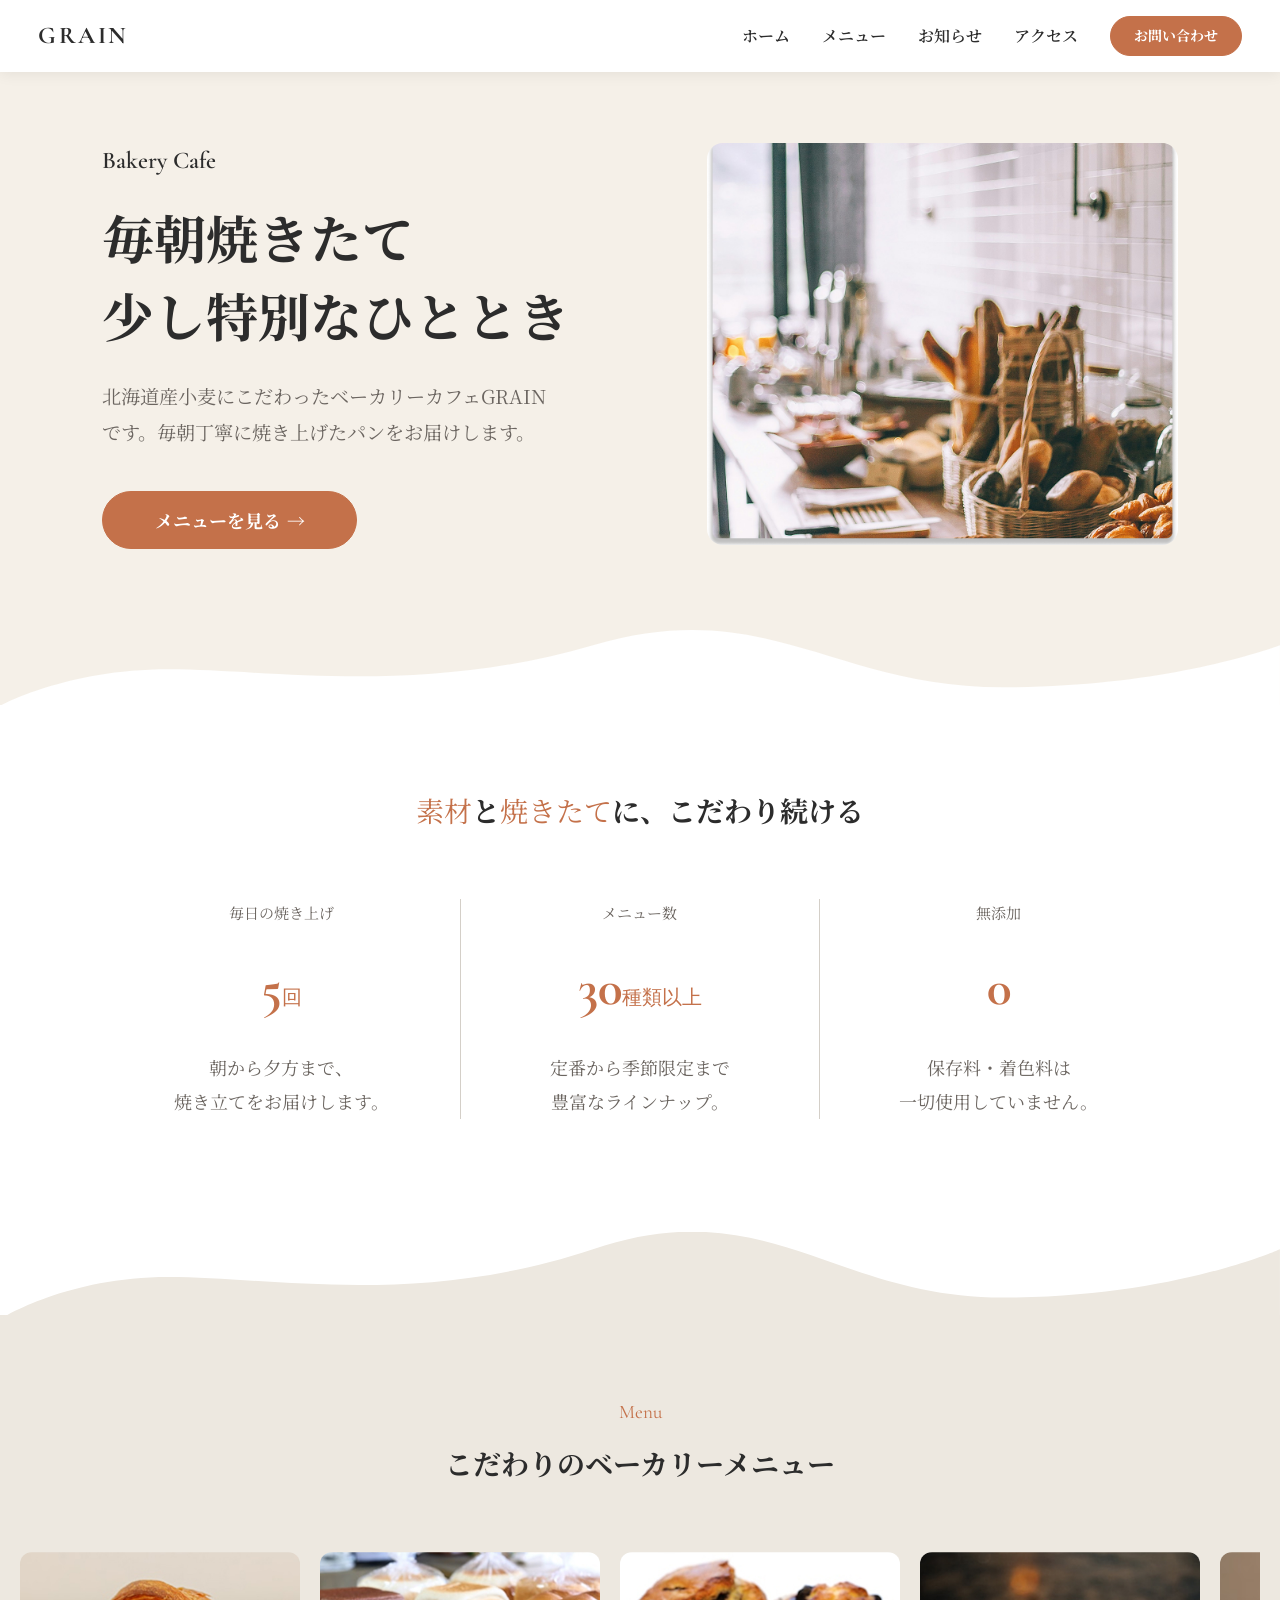
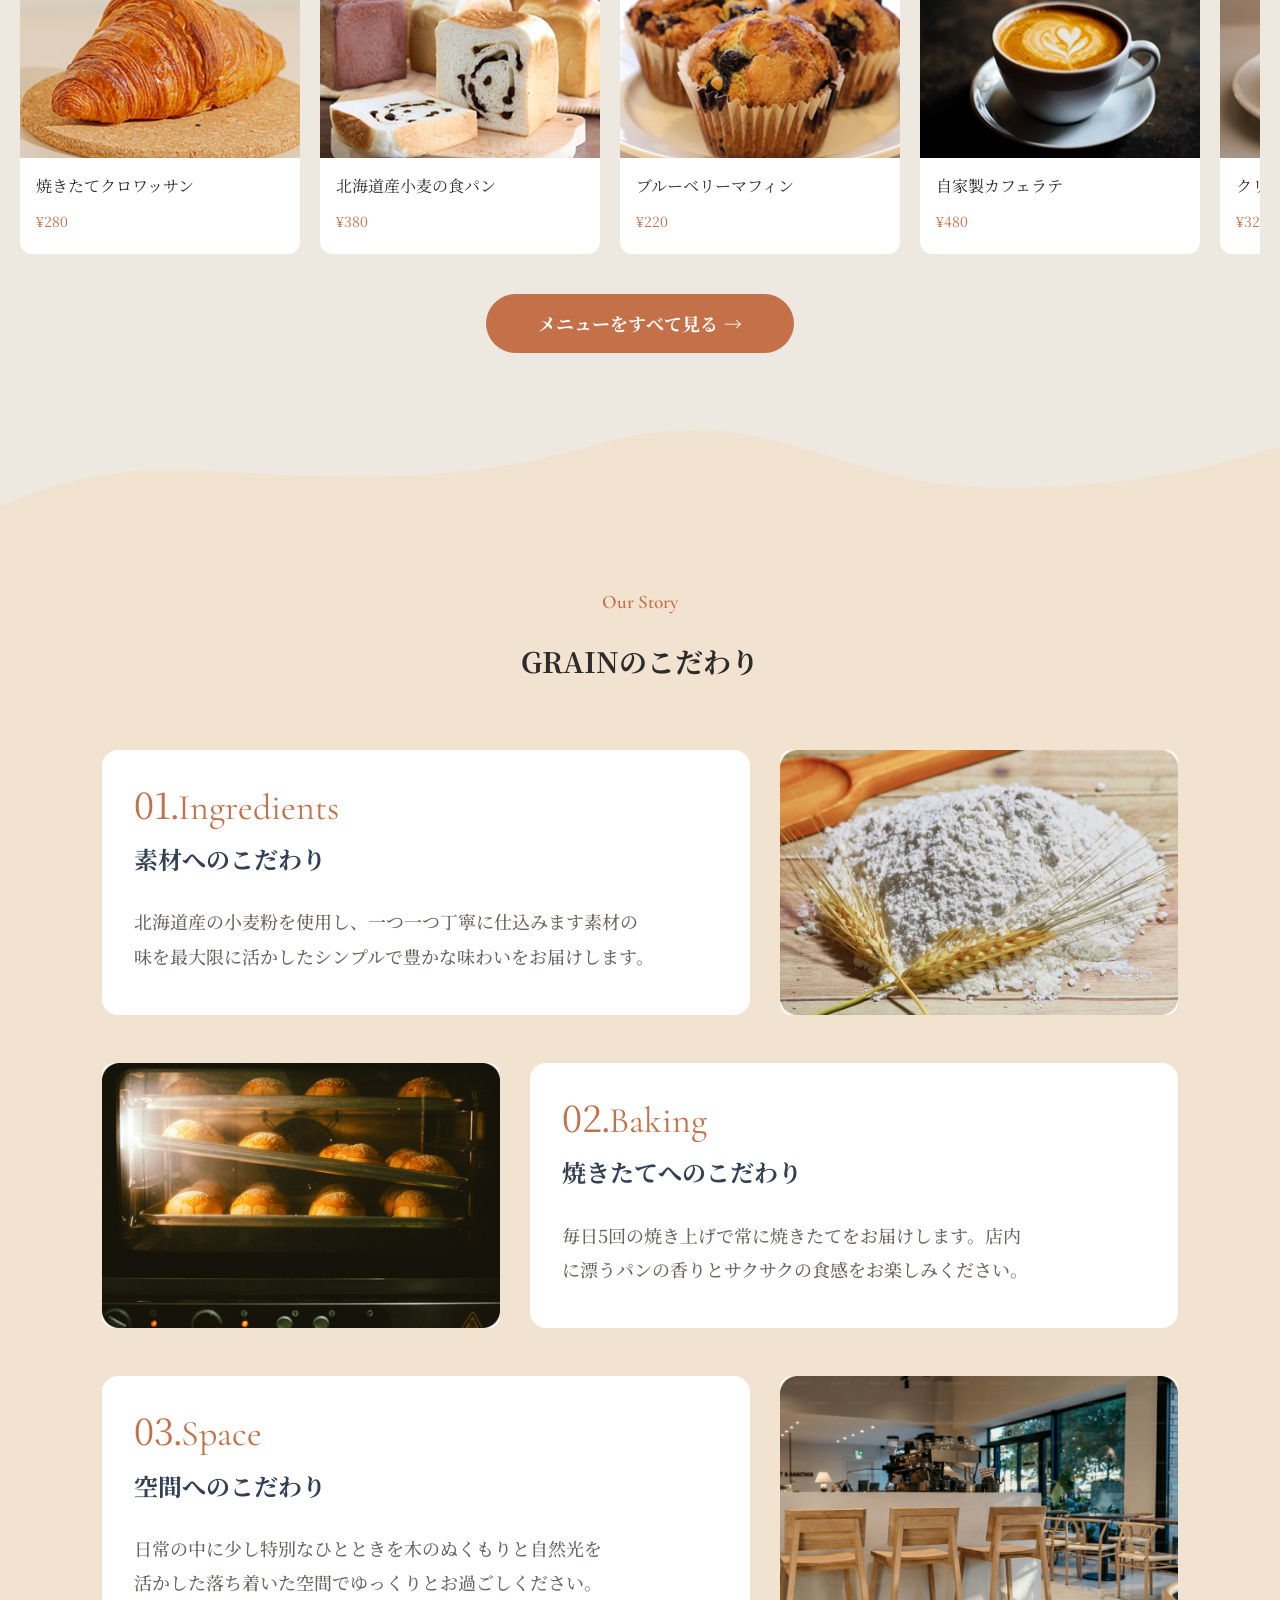
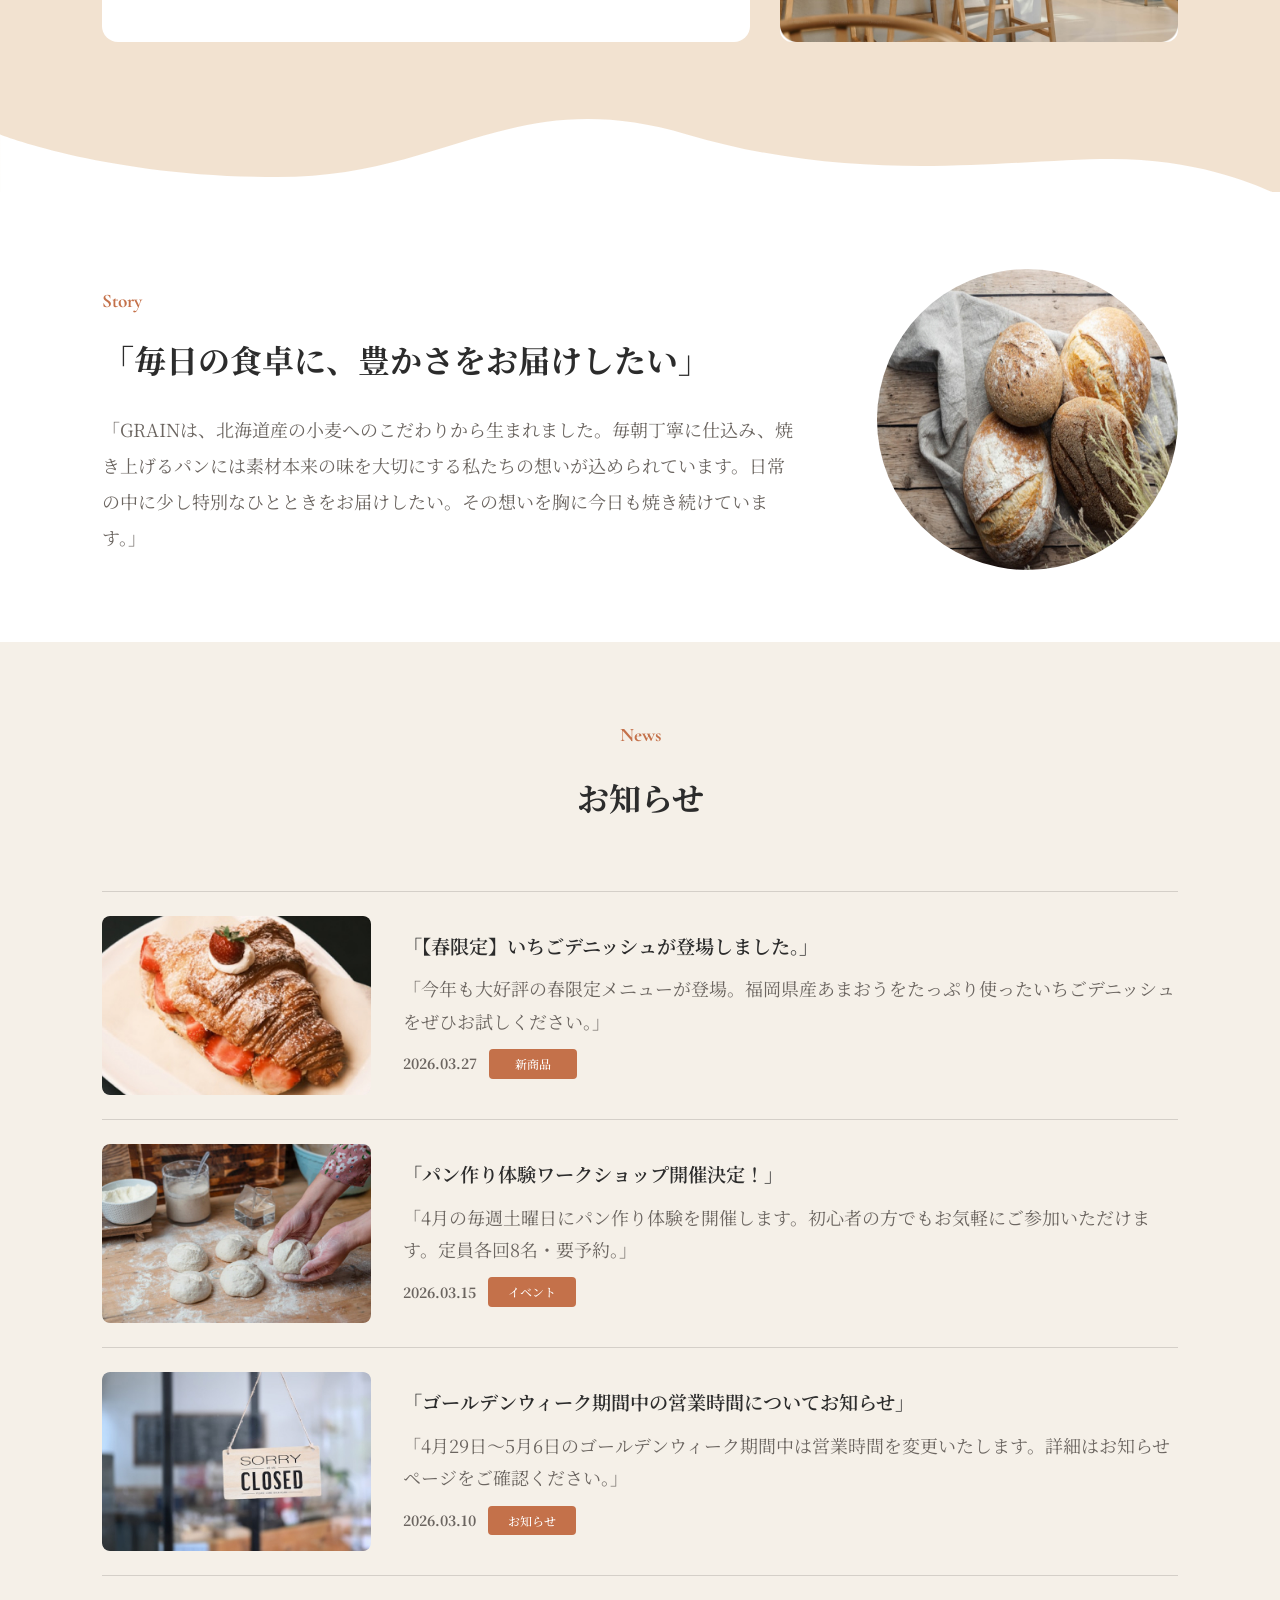
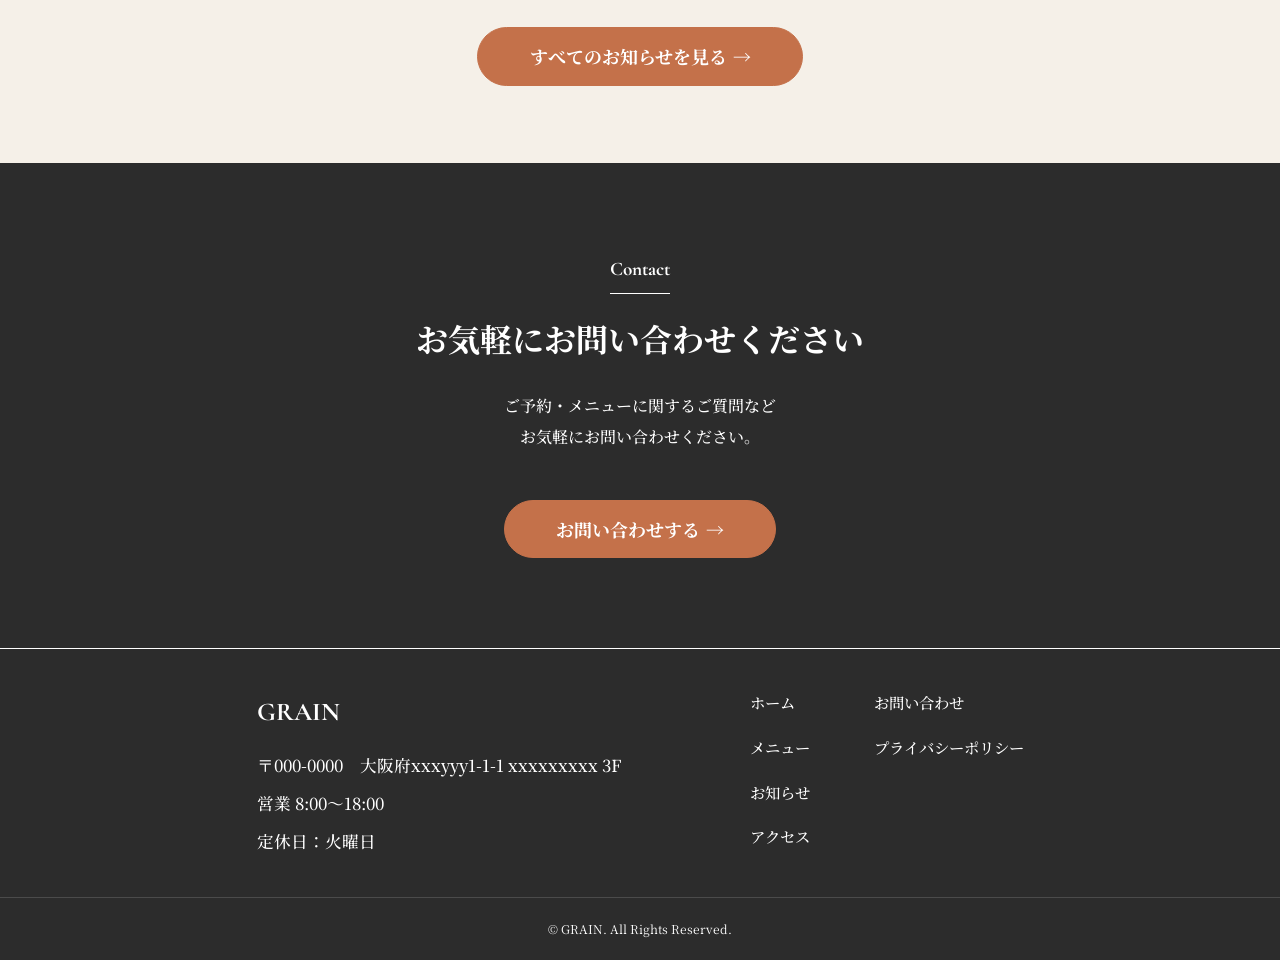
==== index.html @ 8650ebb6 "feat: SEO・パフォーマンス改善 - titleタグを「GRAIN | 北海道産小麦のベーカリーカフェ」に変更 - ファーストビュー以外の画像にloading=lazyを追加" ====
<!doctype html>
<html lang="ja">
  <head>
    <meta charset="UTF-8" />
    <meta name="viewport" content="width=device-width, initial-scale=1.0" />
    <link rel="preconnect" href="https://fonts.googleapis.com" />
    <link rel="preconnect" href="https://fonts.gstatic.com" crossorigin />
    <link href="https://fonts.googleapis.com/css2?family=Cormorant+Garamond:wght@400;600;700&family=Noto+Serif+JP:wght@400;500;700&display=swap" rel="stylesheet" />
    <link rel="stylesheet" href="reset.css" />
    <link rel="stylesheet" href="css/style.css" />
    <title>GRAIN | 北海道産小麦のベーカリーカフェ</title>
  </head>
  <body>
    <header class="header">
      <div class="header__inner">
        <h1 class="header__logo">GRAIN</h1>
        <!-- /.header__logo -->

        <nav class="header__nav">
          <ul class="header__nav-list">
            <li><a href="#">ホーム</a></li>
            <li><a href="#">メニュー</a></li>
            <li><a href="#">お知らせ</a></li>
            <li><a href="#">アクセス</a></li>
          </ul>
          <a href="#" class="btn btn--primary header__contact-btn">お問い合わせ</a>
        </nav>
        <!-- /.header__nav -->

        <!-- ハンバーガーボタン（SP用） -->
        <button class="header__hamburger" type="button" aria-label="メニューを開く" aria-expanded="false">
          <span class="header__hamburger-line"></span>
          <span class="header__hamburger-line"></span>
          <span class="header__hamburger-line"></span></button
        ><!-- /.header__hamburger -->
      </div>
      <!-- /.header__inner -->
    </header>

    <!-- ドロワーメニュー（SP用） -->
    <div class="drawer">
      <button class="drawer__close" type="button" aria-label="メニューを閉じる">×</button>
      <p class="drawer__logo">GRAIN</p>
      <nav class="drawer__nav">
        <ul class="drawer__nav-list">
          <li><a href="#" class="drawer__nav-item">ホーム</a></li>
          <li><a href="#" class="drawer__nav-item">メニュー</a></li>
          <li><a href="#" class="drawer__nav-item">お知らせ</a></li>
          <li><a href="#" class="drawer__nav-item">アクセス</a></li>
        </ul>
      </nav>
      <a href="#" class="drawer__contact-btn">お問い合わせ <span>→</span></a>
      <!-- /.drawer__nav -->
    </div>
    <!-- /.drawer -->

    <!-- オーバーレイ -->
    <div class="overlay"></div>

    <section class="hero">
      <div class="hero__inner">
        <div class="hero__content">
          <p class="hero__label">Bakery Cafe</p>
          <h2 class="hero__title">毎朝焼きたて<br />少し特別なひととき</h2>
          <!-- /.hero__title -->
          <p class="hero__desc">北海道産小麦にこだわったベーカリーカフェGRAINです。毎朝丁寧に焼き上げたパンをお届けします。</p>
          <!-- /.hero__desc -->
          <a href="#" class="btn btn--primary hero__btn">メニューを見る <span class="btn__arrow">→</span></a>
        </div>
        <!-- /.hero__content -->

        <div class="hero__image">
          <div class="hero__slide hero__slide--active">
            <img src="img/hero.jpg" alt="焼きたてのパンが並ぶベーカリーカフェの様子" />
          </div>
          <div class="hero__slide">
            <img src="img/hero2.jpg" alt="ベーカリーカフェの店内の様子" loading="lazy" />
          </div>
          <div class="hero__slide">
            <img src="img/hero3.jpg" alt="焼きたてのパン" loading="lazy" />
          </div>
        </div>
        <!-- /.hero__image -->
      </div>
      <!-- /.hero__inner -->
    </section>

    <div class="hero__wave">
      <img src="img/svg/Rectangle 2.svg" alt="" />
    </div>
    <!-- /.hero__wave -->

    <!-- こだわりセクション -->
    <section class="feature">
      <div class="feature__inner">
        <h2 class="feature__title"><span class="feature__title-accent">素材</span>と<span class="feature__title-accent">焼きたて</span>に、こだわり続ける</h2>
        <ul class="feature__list">
          <li class="feature__item">
            <p class="feature__item-label">毎日の焼き上げ</p>
            <p class="feature__item-num"><span class="feature__item-num-text">5</span>回</p>
            <p class="feature__item-desc">朝から夕方まで、<br />焼き立てをお届けします。</p>
          </li>
          <!-- /.feature__item -->
          <li class="feature__item">
            <p class="feature__item-label">メニュー数</p>
            <p class="feature__item-num"><span class="feature__item-num-text">30</span>種類以上</p>
            <p class="feature__item-desc">定番から季節限定まで<br />豊富なラインナップ。</p>
          </li>
          <!-- /.feature__item -->
          <li class="feature__item">
            <p class="feature__item-label">無添加</p>
            <p class="feature__item-num"><span class="feature__item-num-text">0</span></p>
            <p class="feature__item-desc">保存料・着色料は<br />一切使用していません。</p>
          </li>
          <!-- /.feature__item -->
        </ul>
        <!-- /.feature__list -->
      </div>
      <!-- /.feature__inner -->
    </section>

    <div class="menu__wave">
      <img src="img/svg/Rectangle 6.svg" alt="" />
    </div>

    <!-- メニューセクション -->
    <section class="menu">
      <div class="menu__inner">
        <p class="menu__label">Menu</p>
        <h2 class="menu__title">こだわりのベーカリーメニュー</h2>
        <div class="menu__slider">
          <ul class="menu__track">
            <li class="menu__item">
              <a href="#" class="menu__card">
                <div class="menu__card-img">
                  <img src="img/menu-croissant.jpg" alt="焼きたてクロワッサン" loading="lazy" />
                </div>
                <div class="menu__card-body">
                  <p class="menu__card-name">焼きたてクロワッサン</p>
                  <p class="menu__card-price">¥280</p>
                </div>
              </a>
            </li>
            <li class="menu__item">
              <a href="#" class="menu__card">
                <div class="menu__card-img">
                  <img src="img/menu-shokupan.jpg" alt="北海道産小麦の食パン" loading="lazy" />
                </div>
                <div class="menu__card-body">
                  <p class="menu__card-name">北海道産小麦の食パン</p>
                  <p class="menu__card-price">¥380</p>
                </div>
              </a>
            </li>
            <li class="menu__item">
              <a href="#" class="menu__card">
                <div class="menu__card-img">
                  <img src="img/menu-muffin.jpg" alt="ブルーベリーマフィン" loading="lazy" />
                </div>
                <div class="menu__card-body">
                  <p class="menu__card-name">ブルーベリーマフィン</p>
                  <p class="menu__card-price">¥220</p>
                </div>
              </a>
            </li>
            <li class="menu__item">
              <a href="#" class="menu__card">
                <div class="menu__card-img">
                  <img src="img/menu-latte.jpg" alt="自家製カフェラテ" loading="lazy" />
                </div>
                <div class="menu__card-body">
                  <p class="menu__card-name">自家製カフェラテ</p>
                  <p class="menu__card-price">¥480</p>
                </div>
              </a>
            </li>
            <li class="menu__item">
              <a href="#" class="menu__card">
                <div class="menu__card-img">
                  <img src="img/menu-creampan.jpg" alt="クリームパン" loading="lazy" />
                </div>
                <div class="menu__card-body">
                  <p class="menu__card-name">クリームパン</p>
                  <p class="menu__card-price">¥320</p>
                </div>
              </a>
            </li>
            <!-- 無限ループ用の複製 -->
            <li class="menu__item" aria-hidden="true">
              <a href="#" class="menu__card">
                <div class="menu__card-img">
                  <img src="img/menu-croissant.jpg" alt="" />
                </div>
                <div class="menu__card-body">
                  <p class="menu__card-name">焼きたてクロワッサン</p>
                  <p class="menu__card-price">¥280</p>
                </div>
              </a>
            </li>
            <li class="menu__item" aria-hidden="true">
              <a href="#" class="menu__card">
                <div class="menu__card-img">
                  <img src="img/menu-shokupan.jpg" alt="" />
                </div>
                <div class="menu__card-body">
                  <p class="menu__card-name">北海道産小麦の食パン</p>
                  <p class="menu__card-price">¥380</p>
                </div>
              </a>
            </li>
            <li class="menu__item" aria-hidden="true">
              <a href="#" class="menu__card">
                <div class="menu__card-img">
                  <img src="img/menu-muffin.jpg" alt="" />
                </div>
                <div class="menu__card-body">
                  <p class="menu__card-name">ブルーベリーマフィン</p>
                  <p class="menu__card-price">¥220</p>
                </div>
              </a>
            </li>
            <li class="menu__item" aria-hidden="true">
              <a href="#" class="menu__card">
                <div class="menu__card-img">
                  <img src="img/menu-latte.jpg" alt="" />
                </div>
                <div class="menu__card-body">
                  <p class="menu__card-name">自家製カフェラテ</p>
                  <p class="menu__card-price">¥480</p>
                </div>
              </a>
            </li>
            <li class="menu__item" aria-hidden="true">
              <a href="#" class="menu__card">
                <div class="menu__card-img">
                  <img src="img/menu-creampan.jpg" alt="" />
                </div>
                <div class="menu__card-body">
                  <p class="menu__card-name">クリームパン</p>
                  <p class="menu__card-price">¥320</p>
                </div>
              </a>
            </li>
          </ul>
        </div>
        <!-- /.menu__slider -->
        <div class="menu__btn-wrap">
          <a href="#" class="btn btn--primary">メニューをすべて見る <span class="btn__arrow">→</span></a>
        </div>
        <!-- /.menu__btn-wrap -->
      </div>
      <!-- /.menu__inner -->
    </section>

    <div class="story__wave">
      <img src="img/svg/wave-story.svg" alt="" />
    </div>

    <!-- ストーリーセクション -->
    <section class="story">
      <div class="story__inner">
        <p class="story__label">Our Story</p>
        <h2 class="story__title">GRAINのこだわり</h2>

        <ul class="story__list">

          <!-- 01 -->
          <li class="story__item">
            <div class="story__card">
              <p class="story__card-num"><span class="story__card-num-digit">01</span>.<span class="story__card-num-en">Ingredients</span></p>
              <h3 class="story__card-title">素材へのこだわり</h3>
              <p class="story__card-desc">北海道産の小麦粉を使用し、一つ一つ丁寧に仕込みます素材の味を最大限に活かしたシンプルで豊かな味わいをお届けします。</p>
            </div>
            <div class="story__img">
              <img src="img/story-1-ingredients.jpg" alt="小麦粉と麦の穂" loading="lazy" />
            </div>
          </li>
          <!-- /.story__item -->

          <!-- 02 -->
          <li class="story__item story__item--reverse">
            <div class="story__img">
              <img src="img/story-2-baking.jpg" alt="オーブンで焼かれるパン" loading="lazy" />
            </div>
            <div class="story__card">
              <p class="story__card-num"><span class="story__card-num-digit">02</span>.<span class="story__card-num-en">Baking</span></p>
              <h3 class="story__card-title">焼きたてへのこだわり</h3>
              <p class="story__card-desc">毎日5回の焼き上げで常に焼きたてをお届けします。店内に漂うパンの香りとサクサクの食感をお楽しみください。</p>
            </div>
          </li>
          <!-- /.story__item -->

          <!-- 03 -->
          <li class="story__item">
            <div class="story__card">
              <p class="story__card-num"><span class="story__card-num-digit">03</span>.<span class="story__card-num-en">Space</span></p>
              <h3 class="story__card-title">空間へのこだわり</h3>
              <p class="story__card-desc">日常の中に少し特別なひとときを木のぬくもりと自然光を活かした落ち着いた空間でゆっくりとお過ごしください。</p>
            </div>
            <div class="story__img">
              <img src="img/story-3-space.jpg" alt="カフェの内観" loading="lazy" />
            </div>
          </li>
          <!-- /.story__item -->

        </ul>
        <!-- /.story__list -->
      </div>
      <!-- /.story__inner -->
    </section>

    <div class="about__wave">
      <img src="img/svg/wave-about.svg" alt="" />
    </div>

    <!-- aboutセクション -->
    <section class="about">
      <div class="about__inner">
        <div class="about__content">
          <div class="about__heading">
            <p class="about__label">Story</p>
            <h2 class="about__title">「毎日の食卓に、豊かさをお届けしたい」</h2>
          </div>
          <p class="about__desc">「GRAINは、北海道産の小麦へのこだわりから生まれました。毎朝丁寧に仕込み、焼き上げるパンには素材本来の味を大切にする私たちの想いが込められています。日常の中に少し特別なひとときをお届けしたい。その想いを胸に今日も焼き続けています。」</p>
        </div>
        <div class="about__img">
          <img src="img/about.jpg" alt="GRAINのパン職人" loading="lazy" />
        </div>
      </div>
    </section>

    <div class="news__wave">
      <img src="img/svg/wave-news.svg" alt="" />
    </div>

    <!-- newsセクション -->
    <section class="news">
      <div class="news__inner">
        <div class="news__heading">
          <p class="news__label">News</p>
          <h2 class="news__title">お知らせ</h2>
        </div>

        <ul class="news__list">
          <li class="news__item">
            <a href="#" class="news__card">
              <div class="news__card-img">
                <img src="img/news-1.jpg" alt="春限定いちごデニッシュ" loading="lazy" />
              </div>
              <div class="news__card-body">
                <p class="news__card-title">「【春限定】いちごデニッシュが登場しました。」</p>
                <p class="news__card-desc">「今年も大好評の春限定メニューが登場。福岡県産あまおうをたっぷり使ったいちごデニッシュをぜひお試しください。」</p>
                <div class="news__card-meta">
                  <time class="news__card-date" datetime="2026-03-27">2026.03.27</time>
                  <ul class="news__card-tags">
                    <li class="news__card-tag news__card-tag--primary">新商品</li>
                  </ul>
                </div>
              </div>
            </a>
          </li>
          <li class="news__item">
            <a href="#" class="news__card">
              <div class="news__card-img">
                <img src="img/news-2.jpg" alt="パン作り体験ワークショップ" loading="lazy" />
              </div>
              <div class="news__card-body">
                <p class="news__card-title">「パン作り体験ワークショップ開催決定！」</p>
                <p class="news__card-desc">「4月の毎週土曜日にパン作り体験を開催します。初心者の方でもお気軽にご参加いただけます。定員各回8名・要予約。」</p>
                <div class="news__card-meta">
                  <time class="news__card-date" datetime="2026-03-15">2026.03.15</time>
                  <ul class="news__card-tags">
                    <li class="news__card-tag news__card-tag--primary">イベント</li>
                  </ul>
                </div>
              </div>
            </a>
          </li>
          <li class="news__item">
            <a href="#" class="news__card">
              <div class="news__card-img">
                <img src="img/news-3.jpg" alt="ゴールデンウィーク営業時間のお知らせ" loading="lazy" />
              </div>
              <div class="news__card-body">
                <p class="news__card-title">「ゴールデンウィーク期間中の営業時間についてお知らせ」</p>
                <p class="news__card-desc">「4月29日〜5月6日のゴールデンウィーク期間中は営業時間を変更いたします。詳細はお知らせページをご確認ください。」</p>
                <div class="news__card-meta">
                  <time class="news__card-date" datetime="2026-03-10">2026.03.10</time>
                  <ul class="news__card-tags">
                    <li class="news__card-tag news__card-tag--primary">お知らせ</li>
                  </ul>
                </div>
              </div>
            </a>
          </li>
        </ul>

        <div class="news__btn-wrap">
          <a href="#" class="btn btn--primary">すべてのお知らせを見る <span class="btn__arrow">→</span></a>
        </div>
      </div>
    </section>

    <!-- contactセクション -->
    <section class="contact">
      <div class="contact__inner">
        <p class="contact__label">Contact</p>
        <h2 class="contact__title">お気軽にお問い合わせください</h2>
        <p class="contact__desc">ご予約・メニューに関するご質問など<br />お気軽にお問い合わせください。</p>
        <a href="#" class="btn btn--primary">お問い合わせする <span class="btn__arrow">→</span></a>
      </div>
    </section>

    <!-- フッター -->
    <footer class="footer">
      <div class="footer__inner">
        <div class="footer__info">
          <p class="footer__logo">GRAIN</p>
          <p class="footer__address">〒000-0000　大阪府xxxyyy1-1-1 xxxxxxxxx 3F</p>
          <p class="footer__hours">営業 8:00〜18:00</p>
          <p class="footer__holiday">定休日：火曜日</p>
        </div>
        <nav class="footer__nav-wrap">
          <ul class="footer__nav-col">
            <li><a href="#" class="footer__nav-item">ホーム</a></li>
            <li><a href="#" class="footer__nav-item">メニュー</a></li>
            <li><a href="#" class="footer__nav-item">お知らせ</a></li>
            <li><a href="#" class="footer__nav-item">アクセス</a></li>
          </ul>
          <ul class="footer__nav-col">
            <li><a href="#" class="footer__nav-item">お問い合わせ</a></li>
            <li><a href="#" class="footer__nav-item">プライバシーポリシー</a></li>
          </ul>
        </nav>
      </div>
      <p class="footer__copyright">© GRAIN. All Rights Reserved.</p>
    </footer>

    <script src="https://cdnjs.cloudflare.com/ajax/libs/gsap/3.12.5/gsap.min.js"></script>
    <script src="https://cdnjs.cloudflare.com/ajax/libs/gsap/3.12.5/ScrollTrigger.min.js"></script>
    <script src="animation.js" defer></script>
    <script src="script.js" defer></script>
  </body>
</html>
---- css/style.css ----
html {
  background-color: #2C2C2C;
  overflow-x: hidden;
}

body {
  max-width: 1920px;
  margin: 0 auto;
  padding-top: 72px;
  font-family: "Noto Serif JP", serif;
  font-optical-sizing: auto;
  font-size: 16px;
  color: #2C2C2C;
  line-height: 1.8;
  overflow-x: hidden;
}

img {
  max-width: 100%;
  height: auto;
  display: block;
}

a {
  text-decoration: none;
  color: inherit;
}

.btn {
  display: inline-flex;
  align-items: center;
  justify-content: center;
  border-radius: 48px;
  white-space: nowrap;
  cursor: pointer;
  transition: background-color 0.3s ease, color 0.3s ease;
}
.btn__arrow {
  margin-left: 6px;
  font-weight: 700;
}
.btn--primary {
  padding: clamp(8px, 1vw, 12px) clamp(24px, 4vw, 56px);
  font-size: clamp(14px, 1.5vw, 18px);
  font-weight: 700;
  background-color: #C4714A;
  color: #ffffff;
  border: 1.5px solid #C4714A;
}
.btn--primary:hover {
  background-color: #ffffff;
  color: #C4714A;
}

.header {
  position: fixed;
  top: 0;
  left: 50%;
  transform: translateX(-50%);
  width: 100%;
  max-width: 1920px;
  z-index: 100;
  background-color: #ffffff;
  padding: 0 clamp(16px, 3vw, 40px);
  height: 72px;
  box-shadow: 0 2px 14px rgba(0, 0, 0, 0.07);
}
.header__inner {
  max-width: 1440px;
  height: 100%;
  margin: 0 auto;
  display: flex;
  align-items: center;
  justify-content: space-between;
}
.header__logo {
  font-family: "Cormorant Garamond", serif;
  font-size: 24px;
  font-weight: bold;
  letter-spacing: 0.1em;
}
.header__nav {
  display: flex;
  align-items: center;
  gap: clamp(16px, 2.5vw, 40px);
}
@media (max-width: 767px) {
  .header__nav {
    display: none;
  }
}
.header__nav-list {
  display: flex;
  align-items: center;
  gap: clamp(16px, 2.5vw, 40px);
  list-style: none;
}
.header__nav-list a {
  font-size: clamp(13px, 1.5vw, 16px);
  font-weight: 600;
  white-space: nowrap;
  transition: opacity 0.2s;
}
.header__nav-list a:hover {
  opacity: 0.6;
}
.header__contact-btn {
  white-space: nowrap;
  padding: 6px clamp(12px, 1.8vw, 24px);
  font-size: clamp(12px, 1.2vw, 14px);
}
.header__hamburger {
  display: none;
}
@media (max-width: 767px) {
  .header__hamburger {
    display: flex;
    flex-direction: column;
    justify-content: center;
    gap: 5px;
    width: 32px;
    height: 32px;
    background: none;
    border: none;
    cursor: pointer;
    padding: 0;
  }
}
@media (max-width: 767px) {
  .header__hamburger-line {
    display: block;
    width: 100%;
    height: 2px;
    background-color: #2C2C2C;
    border-radius: 2px;
    transition: transform 0.3s ease, opacity 0.3s ease;
  }
}

.hero {
  background-color: #F5F0E8;
  height: 680px;
}
@media (max-width: 767px) {
  .hero {
    height: 910px;
  }
}
.hero__inner {
  max-width: 1440px;
  min-height: 600px;
  margin: 0 auto;
  padding: 24px clamp(16px, 4vw, 40px) 80px;
  display: flex;
  align-items: center;
  justify-content: space-between;
  gap: clamp(23px, 2vw, 26px);
}
@media (min-width: 768px) {
  .hero__inner {
    padding: 24px 80px 80px;
  }
}
@media (min-width: 1024px) {
  .hero__inner {
    padding: 24px clamp(40px, 8vw, 120px) 80px;
    gap: 40px;
  }
}
@media (max-width: 767px) {
  .hero__inner {
    flex-direction: column-reverse;
    padding: 36px 25px 32px;
    height: auto;
  }
}
.hero__content {
  flex: 1.2;
}
@media (max-width: 767px) {
  .hero__content {
    width: 100%;
    text-align: center;
  }
}
.hero__label {
  font-family: "Cormorant Garamond", serif;
  font-size: clamp(14px, 2.5vw, 20px);
  font-weight: 600;
  color: #2C2C2C;
  margin-bottom: 16px;
}
@media (min-width: 1024px) {
  .hero__label {
    font-size: clamp(20px, 2vw, 24px);
  }
}
.hero__title {
  font-size: clamp(24px, 3vw, 36px);
  font-weight: 700;
  line-height: 1.5;
  margin-bottom: 24px;
}
@media (min-width: 1024px) {
  .hero__title {
    font-size: clamp(36px, 4.5vw, 52px);
  }
}
@media (max-width: 767px) {
  .hero__title {
    font-size: 32px;
  }
}
.hero__desc {
  font-size: clamp(14px, 1.5vw, 18px);
  color: #6B6560;
  line-height: 1.9;
  margin-bottom: 40px;
  text-wrap: balance;
}
@media (min-width: 1024px) {
  .hero__desc {
    font-size: clamp(16px, 1.5vw, 20px);
  }
}
@media (max-width: 767px) {
  .hero__desc {
    max-width: 360px;
    margin-left: auto;
    margin-right: auto;
  }
}
@media (max-width: 767px) {
  .hero__btn {
    display: inline-flex;
    justify-content: center;
  }
}
@media (max-width: 480px) {
  .hero__btn {
    justify-content: center;
  }
}
.hero__wave {
  width: 100%;
  margin-top: -122px;
  margin-bottom: -1px;
  line-height: 0;
}
@media (max-width: 767px) {
  .hero__wave {
    margin-top: -46px;
  }
}
.hero__wave img {
  width: 100%;
  display: block;
}
.hero__image {
  flex: 1;
  aspect-ratio: 680/580;
  border-radius: 16px;
  overflow: hidden;
  position: relative;
}
@media (max-width: 767px) {
  .hero__image {
    order: 1;
    width: 100%;
    max-width: 400px;
    aspect-ratio: 1/1;
    padding-top: 20px;
    border-radius: 12px;
    margin-bottom: 24px;
  }
}
@media (max-width: 480px) {
  .hero__image {
    order: 1;
    width: 100%;
    max-width: 316px;
    aspect-ratio: 1/1;
    padding-top: 20px;
    border-radius: 12px;
    margin-bottom: 24px;
  }
}
.hero__image img {
  width: 100%;
  height: 100%;
  object-fit: cover;
}
.hero__slide {
  position: absolute;
  inset: 0;
  opacity: 0;
}
.hero__slide--active {
  opacity: 1;
}
.hero__slide img {
  width: 100%;
  height: 100%;
  object-fit: cover;
}

.feature {
  padding: 80px 0;
  background-color: #ffffff;
  height: 660px;
}
@media (max-width: 767px) {
  .feature {
    height: 980px;
  }
}
.feature__inner {
  max-width: 1440px;
  margin: 0 auto;
  padding: 0 clamp(40px, 8vw, 120px);
}
.feature__title {
  text-align: center;
  font-size: clamp(20px, 2.5vw, 28px);
  font-weight: 700;
  margin-bottom: clamp(40px, 5vw, 70px);
}
@media (max-width: 767px) {
  .feature__title {
    margin-bottom: 35px;
  }
}
.feature__title-accent {
  color: #C4714A;
}
.feature__list {
  display: flex;
  list-style: none;
}
@media (max-width: 767px) {
  .feature__list {
    flex-direction: column;
    gap: 0;
  }
}
.feature__item {
  flex: 1;
  text-align: center;
  padding: 0 40px;
}
.feature__item + .feature__item {
  border-left: 1px solid #D4CFC8;
}
@media (max-width: 767px) {
  .feature__item {
    padding: 40px 0;
  }
  .feature__item + .feature__item {
    border-left: none;
    border-top: 1px solid #D4CFC8;
  }
}
.feature__item-label {
  font-size: clamp(13px, 1.2vw, 15px);
  color: #6B6560;
  margin-bottom: 16px;
}
.feature__item-num {
  font-family: "Cormorant Garamond", serif;
  font-size: clamp(14px, 1.6vw, 20px);
  color: #C4714A;
  margin-bottom: 16px;
}
.feature__item-num-text {
  font-size: clamp(32px, 4vw, 52px);
  font-weight: 700;
}
.feature__item-desc {
  font-size: clamp(14px, 1.5vw, 18px);
  color: #6B6560;
  line-height: 1.9;
  text-align: center;
  text-wrap: balance;
}

.menu {
  padding: 80px 0;
  background-color: #EDE8E0;
}
.menu__wave {
  width: 100%;
  margin-top: -65px;
  margin-bottom: -3px;
  line-height: 0;
}
@media (min-width: 1024px) {
  .menu__wave {
    margin-top: -122px;
  }
}
.menu__wave img {
  width: 100%;
  display: block;
  transform: scaleY(1.15);
  transform-origin: bottom;
}
.menu__inner {
  max-width: 1440px;
  margin: 0 auto;
  padding: 0 20px;
}
.menu__label {
  text-align: center;
  font-family: "Cormorant Garamond", serif;
  font-size: clamp(16px, 1.5vw, 20px);
  color: #C4714A;
  margin-bottom: 8px;
}
.menu__title {
  text-align: center;
  font-size: clamp(20px, 2.5vw, 28px);
  font-weight: 700;
  margin-bottom: clamp(40px, 5vw, 70px);
}
.menu__slider {
  clip-path: inset(0);
  margin-bottom: 40px;
}
.menu__track {
  display: flex;
  align-items: stretch;
  list-style: none;
  width: max-content;
}
.menu__item {
  width: 155px;
  flex-shrink: 0;
  display: flex;
  margin-right: 20px;
}
@media (min-width: 768px) {
  .menu__item {
    width: 200px;
  }
}
@media (min-width: 1024px) {
  .menu__item {
    width: 280px;
  }
}
.menu__card {
  display: flex;
  flex-direction: column;
  text-decoration: none;
  color: inherit;
  border-radius: 12px;
  overflow: hidden;
  height: 100%;
}
.menu__card-img {
  width: 100%;
  aspect-ratio: 4/3;
  overflow: hidden;
  margin-bottom: 20px;
}
.menu__card-img img {
  width: 100%;
  height: 100%;
  object-fit: cover;
  display: block;
}
.menu__card-body {
  background-color: #ffffff;
  box-shadow: 0 5px 15px -3px rgba(96, 90, 85, 0.2);
  padding: 14px 16px 20px;
  margin-top: -24px;
  flex: 1;
}
.menu__card-name {
  font-size: 16px;
  margin-bottom: 8px;
}
.menu__card-price {
  font-size: 14px;
  color: #C4714A;
}
.menu__btn-wrap {
  text-align: center;
}

.story {
  background-color: #F2E2D0;
}
.story__wave {
  width: 100%;
  margin-top: -3px;
  margin-bottom: -2px;
  line-height: 0;
  background-color: #EDE8E0;
}
.story__wave img {
  width: 100%;
  display: block;
}
@media (max-width: 767px) {
  .story__wave {
    overflow: visible;
  }
  .story__wave img {
    transform: scaleY(1.8);
    transform-origin: bottom;
  }
}
.story {
  padding: 80px 0;
}
@media (max-width: 767px) {
  .story {
    padding: 40px 0;
  }
}
.story__inner {
  max-width: 1440px;
  margin: 0 auto;
  padding: 0 clamp(40px, 8vw, 120px);
}
@media (max-width: 767px) {
  .story__inner {
    padding: 0;
  }
}
.story__label {
  text-align: center;
  font-family: "Cormorant Garamond", serif;
  font-size: clamp(16px, 1.5vw, 20px);
  font-weight: 600;
  color: #C4714A;
  margin-bottom: 16px;
}
@media (max-width: 767px) {
  .story__label {
    padding: 0 20px;
  }
}
.story__title {
  text-align: center;
  font-size: clamp(20px, 2.5vw, 28px);
  font-weight: 700;
  margin-bottom: clamp(40px, 5vw, 70px);
}
@media (max-width: 767px) {
  .story__title {
    padding: 0 20px;
    margin-bottom: 32px;
  }
}
.story__list {
  list-style: none;
  display: flex;
  flex-direction: column;
  gap: clamp(32px, 3.9vw, 48px);
}
@media (max-width: 767px) {
  .story__list {
    gap: 40px;
  }
}
.story__item {
  display: flex;
  align-items: stretch;
  gap: 30px;
}
@media (max-width: 767px) {
  .story__item {
    flex-direction: column;
    gap: 16px;
  }
  .story__item--reverse {
    flex-direction: column-reverse;
  }
}
.story__card {
  background-color: #ffffff;
  border-radius: 16px;
  padding: clamp(24px, 3.3vw, 32px);
  flex: 1;
  display: flex;
  flex-direction: column;
  position: relative;
  z-index: 1;
}
@media (max-width: 767px) {
  .story__card {
    width: 85%;
    margin: 0 auto;
    border-radius: 16px;
  }
}
.story__card-num {
  font-family: "Cormorant Garamond", serif;
  font-size: clamp(22px, 2.9vw, 36px);
  font-weight: 700;
  color: #C4714A;
  line-height: 1.2;
  margin-bottom: 8px;
}
@media (max-width: 767px) {
  .story__card-num {
    font-size: clamp(18px, 7.2vw, 30px);
  }
}
.story__card-num-digit {
  font-family: "Noto Serif JP", serif;
}
.story__card-num-en {
  font-size: inherit;
}
.story__card-title {
  font-size: clamp(18px, 2vw, 24px);
  font-weight: 700;
  color: #334155;
  margin-bottom: 24px;
}
@media (max-width: 767px) {
  .story__card-title {
    font-size: clamp(14px, 5.1vw, 22px);
    color: #334155;
  }
}
.story__card-desc {
  font-size: clamp(14px, 1.5vw, 18px);
  font-weight: 500;
  color: #6B6560;
  line-height: 1.9;
  text-wrap: balance;
}
@media (max-width: 767px) {
  .story__card-desc {
    font-size: clamp(13px, 4vw, 16px);
    color: #6B6560;
  }
}
.story__img {
  width: clamp(200px, 37%, 456px);
  flex-shrink: 0;
  border-radius: 12px;
  overflow: hidden;
}
.story__img img {
  width: 100%;
  height: 100%;
  object-fit: cover;
  display: block;
}
@media (max-width: 767px) {
  .story__img {
    width: 85%;
    margin: 0 auto;
    border-radius: 16px;
    aspect-ratio: 3/2;
  }
}

.about__wave {
  width: 100%;
  margin-top: -3px;
  margin-bottom: -4px;
  line-height: 0;
  background-color: #F2E2D0;
}
.about__wave img {
  width: 100%;
  display: block;
}
@media (max-width: 767px) {
  .about__wave {
    overflow: visible;
  }
  .about__wave img {
    transform: scaleY(1.8);
    transform-origin: bottom;
  }
}
.about {
  background-color: #ffffff;
  padding: clamp(40px, 6vw, 80px) 0;
}
.about__inner {
  max-width: 1440px;
  margin: 0 auto;
  padding: 0 clamp(40px, 8vw, 140px);
  display: flex;
  align-items: center;
  gap: clamp(40px, 6vw, 80px);
}
@media (max-width: 767px) {
  .about__inner {
    flex-direction: column;
    padding: 0 24px;
    gap: 28px;
  }
}
.about__content {
  flex: 1;
  display: flex;
  flex-direction: column;
  gap: 28px;
}
.about__heading {
  display: flex;
  flex-direction: column;
  gap: 16px;
}
.about__label {
  font-family: "Cormorant Garamond", serif;
  font-size: clamp(16px, 1.5vw, 20px);
  font-weight: 700;
  color: #C4714A;
}
.about__title {
  font-size: clamp(20px, 2.5vw, 32px);
  font-weight: 700;
  color: #2C2C2C;
  line-height: 1.5;
}
.about__desc {
  font-size: clamp(14px, 1.5vw, 18px);
  color: #6B6560;
  line-height: 2;
}
@media (max-width: 767px) {
  .about__desc {
    font-size: clamp(13px, 4vw, 16px);
  }
}
.about__img {
  width: clamp(200px, 28%, 388px);
  flex-shrink: 0;
  aspect-ratio: 1/1;
  border-radius: 50%;
  overflow: hidden;
}
.about__img img {
  width: 100%;
  height: 100%;
  object-fit: cover;
  display: block;
}
@media (max-width: 767px) {
  .about__img {
    width: 65%;
    margin: 0 auto;
  }
}

.news__wave {
  width: 100%;
  margin-top: -3px;
  margin-bottom: -2px;
  line-height: 0;
  background-color: #ffffff;
}
.news__wave img {
  width: 100%;
  display: block;
}
@media (max-width: 767px) {
  .news__wave {
    overflow: visible;
  }
  .news__wave img {
    transform: scaleY(1.8);
    transform-origin: bottom;
  }
}
.news {
  background-color: #F5F0E8;
  padding: clamp(40px, 6vw, 80px) 0;
}
.news__inner {
  max-width: 1440px;
  margin: 0 auto;
  padding: 0 clamp(40px, 8vw, 140px);
}
.news__heading {
  display: flex;
  flex-direction: column;
  align-items: center;
  gap: 16px;
  margin-bottom: clamp(40px, 5vw, 70px);
}
.news__label {
  font-family: "Cormorant Garamond", serif;
  font-size: clamp(16px, 1.5vw, 24px);
  font-weight: 700;
  color: #C4714A;
}
.news__title {
  font-size: clamp(20px, 2.5vw, 32px);
  font-weight: 700;
  color: #2C2C2C;
}
.news__list {
  list-style: none;
  display: flex;
  flex-direction: column;
  border-top: 1px solid #D4CFC8;
  margin-bottom: clamp(32px, 4vw, 56px);
}
.news__item {
  border-bottom: 1px solid #D4CFC8;
}
.news__card {
  display: flex;
  align-items: center;
  gap: 32px;
  padding: 24px 0;
  text-decoration: none;
  color: inherit;
  transition: opacity 0.2s ease;
}
.news__card:hover {
  opacity: 0.75;
}
@media (max-width: 767px) {
  .news__card {
    flex-direction: column;
    gap: 16px;
  }
}
.news__card-img {
  width: clamp(160px, 25%, 330px);
  flex-shrink: 0;
  aspect-ratio: 3/2;
  border-radius: 8px;
  overflow: hidden;
}
.news__card-img img {
  width: 100%;
  height: 100%;
  object-fit: cover;
  display: block;
}
@media (max-width: 767px) {
  .news__card-img {
    width: 100%;
    aspect-ratio: 16/9;
  }
}
.news__card-body {
  flex: 1;
  display: flex;
  flex-direction: column;
  gap: 12px;
}
.news__card-title {
  font-size: clamp(16px, 1.5vw, 20px);
  font-weight: 600;
  color: #2C2C2C;
  line-height: 1.5;
}
.news__card-desc {
  font-size: clamp(14px, 1.5vw, 18px);
  color: #6B6560;
  line-height: 1.8;
  display: -webkit-box;
  -webkit-line-clamp: 2;
  -webkit-box-orient: vertical;
  overflow: hidden;
}
.news__card-meta {
  display: flex;
  align-items: center;
  gap: 12px;
}
.news__card-date {
  font-size: 14px;
  font-weight: 700;
  color: #6B6560;
}
.news__card-tags {
  display: flex;
  flex-wrap: wrap;
  gap: 8px;
  list-style: none;
}
.news__card-tag {
  font-size: 12px;
  font-weight: 500;
  padding: 4px 0;
  min-width: 88px;
  text-align: center;
  border-radius: 4px;
}
.news__card-tag--primary {
  background-color: #C4714A;
  color: #ffffff;
}
.news__btn-wrap {
  text-align: center;
}

.contact {
  background-color: #2C2C2C;
  padding: clamp(48px, 7vw, 96px) 0;
  text-align: center;
}
.contact__inner {
  max-width: 1440px;
  margin: 0 auto;
  padding: 0 clamp(40px, 8vw, 140px);
}
.contact__label {
  font-family: "Cormorant Garamond", serif;
  font-size: clamp(16px, 1.5vw, 24px);
  font-weight: 700;
  color: #ffffff;
  margin-bottom: 16px;
  display: inline-flex;
  flex-direction: column;
  align-items: center;
  gap: 6px;
}
.contact__label::after {
  content: "";
  display: block;
  width: 100%;
  height: 1px;
  background-color: #ffffff;
}
.contact__title {
  font-size: clamp(20px, 2.5vw, 32px);
  font-weight: 700;
  color: #ffffff;
  margin-bottom: 24px;
}
.contact__desc {
  font-size: clamp(14px, 1.5vw, 16px);
  font-weight: 500;
  color: #ffffff;
  line-height: 1.9;
  margin-bottom: clamp(32px, 4vw, 48px);
  display: flex;
  justify-content: center;
}

.footer {
  background-color: #2C2C2C;
  padding: clamp(32px, 4vw, 40px) 0 clamp(16px, 2vw, 20px);
  border-top: solid 1px #ffffff;
}
.footer__inner {
  max-width: 1440px;
  margin: 0 auto;
  padding: 0 clamp(40px, 5vw, 72px);
  display: flex;
  justify-content: center;
  align-items: flex-start;
  gap: clamp(40px, 10vw, 200px);
  margin-bottom: clamp(24px, 4vw, 40px);
}
@media (max-width: 767px) {
  .footer__inner {
    flex-direction: column;
    align-items: center;
    text-align: center;
    gap: 32px;
  }
}
.footer__info {
  display: flex;
  flex-direction: column;
  gap: 8px;
}
.footer__logo {
  font-family: "Cormorant Garamond", serif;
  font-size: clamp(20px, 2vw, 28px);
  font-weight: 700;
  color: #ffffff;
  margin-bottom: 8px;
}
.footer__address, .footer__hours, .footer__holiday {
  font-size: clamp(14px, 1.3vw, 18px);
  font-weight: 500;
  color: #ffffff;
  line-height: 1.8;
}
.footer__nav-wrap {
  display: flex;
  gap: clamp(32px, 5vw, 76px);
  flex-shrink: 0;
}
@media (max-width: 767px) {
  .footer__nav-wrap {
    gap: 32px;
    text-align: left;
  }
}
.footer__nav-col {
  display: flex;
  flex-direction: column;
  gap: 16px;
  list-style: none;
}
.footer__nav-item {
  font-size: clamp(13px, 1.2vw, 16px);
  font-weight: 500;
  color: #ffffff;
  text-decoration: none;
  transition: opacity 0.2s ease;
  white-space: nowrap;
}
.footer__nav-item:hover {
  opacity: 0.7;
}
@media (max-width: 767px) {
  .footer__nav-item {
    font-size: clamp(12px, 3.5vw, 15px);
  }
}
.footer__copyright {
  max-width: 1440px;
  margin: 0 auto;
  padding: clamp(16px, 2vw, 20px) clamp(40px, 5vw, 72px) 0;
  border-top: 1px solid rgba(255, 255, 255, 0.15);
  text-align: center;
  font-size: 12px;
  font-weight: 400;
  color: #ffffff;
}

.drawer {
  position: fixed;
  inset: 0;
  background-color: #F5F0E8;
  z-index: 200;
  display: flex;
  flex-direction: column;
  align-items: center;
  justify-content: center;
  visibility: hidden;
  opacity: 0;
  transition: opacity 0.3s ease, visibility 0.3s ease;
}
.drawer.is-open {
  visibility: visible;
  opacity: 1;
}
.drawer__close {
  position: absolute;
  top: 24px;
  right: 24px;
  width: 40px;
  height: 40px;
  background: none;
  border: none;
  font-size: 54px;
  font-weight: 400;
  color: #2C2C2C;
  cursor: pointer;
  display: flex;
  align-items: center;
  justify-content: center;
  line-height: 1;
}
.drawer__logo {
  font-family: "Cormorant Garamond", serif;
  font-size: 24px;
  font-weight: bold;
  letter-spacing: 0.1em;
  margin-bottom: 80px;
}
.drawer__nav-list {
  list-style: none;
  text-align: center;
  margin-bottom: 40px;
}
.drawer__nav-item {
  display: block;
  font-size: 18px;
  font-weight: 600;
  padding: 24px 80px;
  border-bottom: 1px solid #D4CFC8;
  transition: opacity 0.2s;
}
.drawer__nav-item:first-child {
  border-top: 1px solid #D4CFC8;
}
.drawer__nav-item:hover {
  opacity: 0.6;
}
.drawer__contact-btn {
  display: inline-flex;
  align-items: center;
  gap: 8px;
  margin-bottom: 80px;
  padding: 12px 32px;
  background-color: #C4714A;
  color: #ffffff;
  border-radius: 28px;
  font-size: 16px;
  font-weight: 600;
  border: 1.5px solid #C4714A;
  transition: background-color 0.3s ease, color 0.3s ease;
}
.drawer__contact-btn:hover {
  background-color: transparent;
  color: #C4714A;
}

.overlay {
  position: fixed;
  inset: 0;
  background-color: rgba(0, 0, 0, 0.4);
  z-index: 199;
  visibility: hidden;
  opacity: 0;
  transition: opacity 0.3s ease, visibility 0.3s ease;
}
.overlay.is-active {
  visibility: visible;
  opacity: 1;
}

/*# sourceMappingURL=style.css.map */
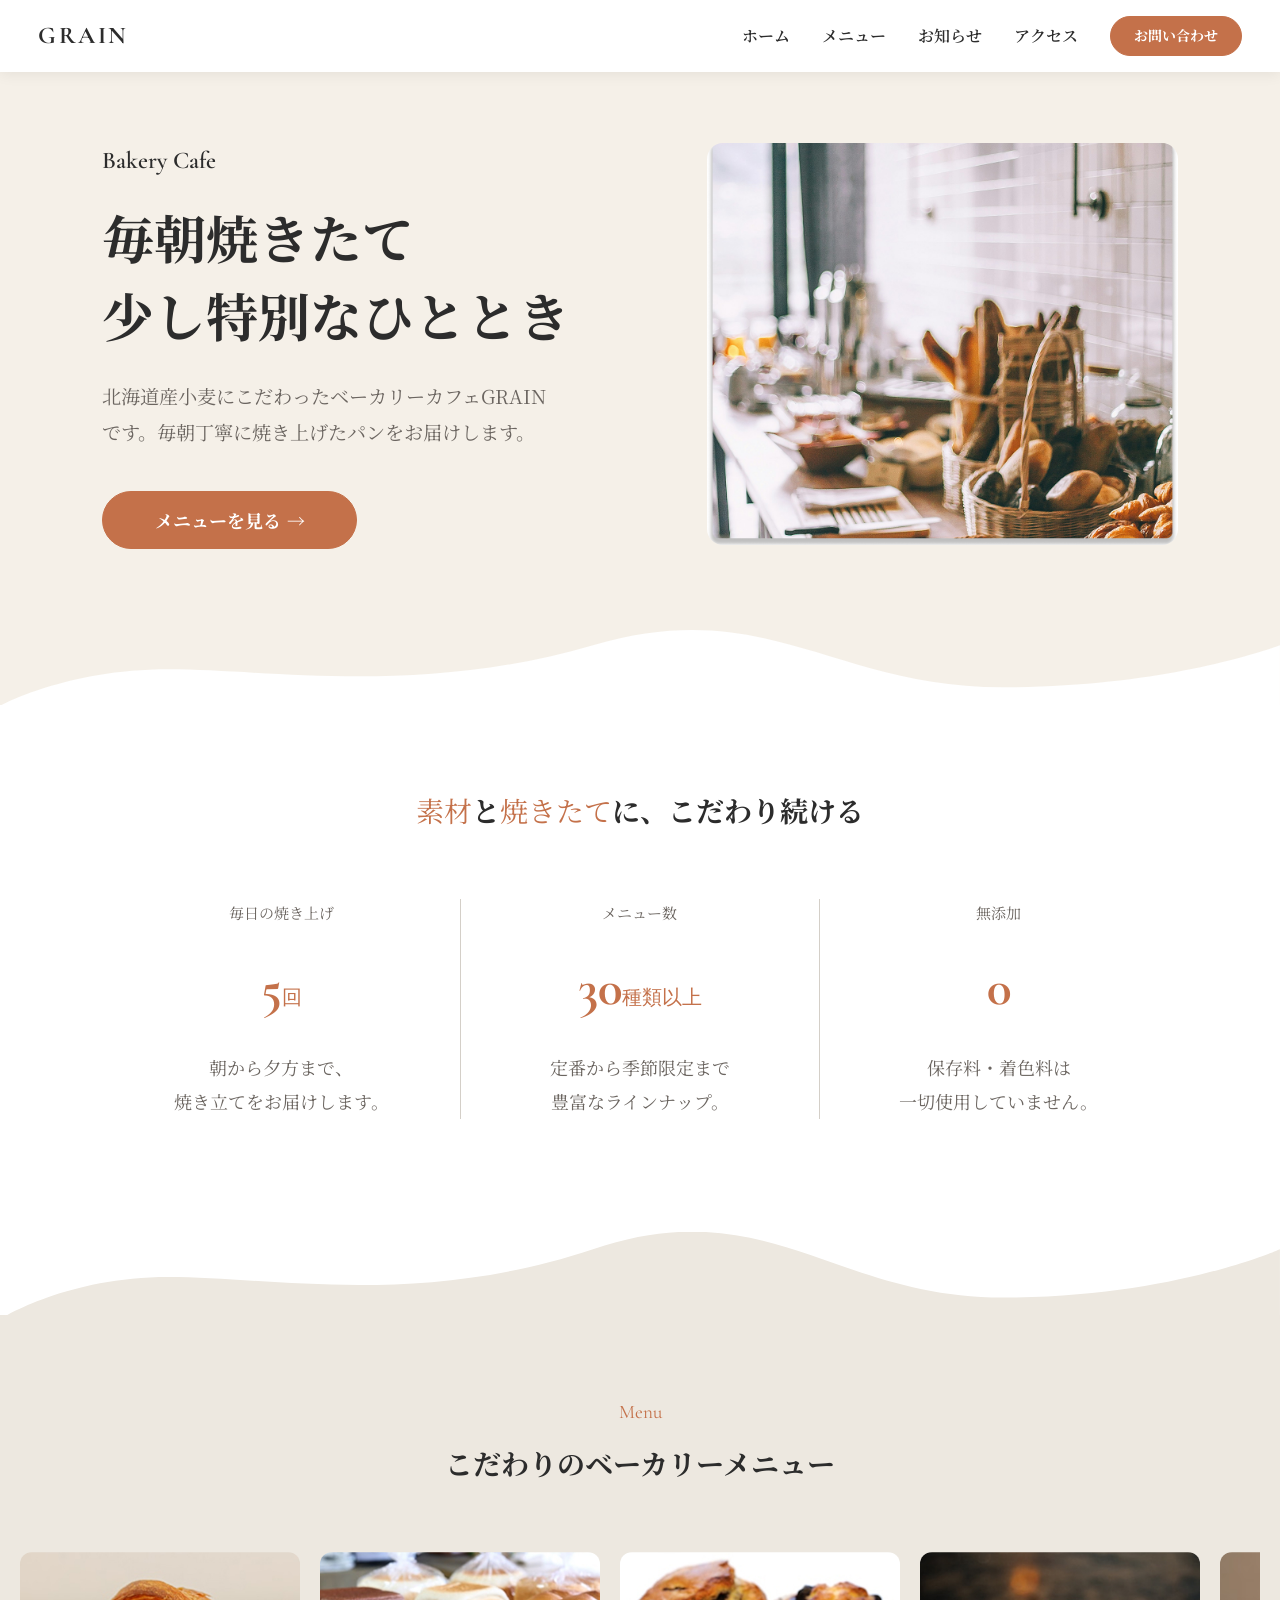
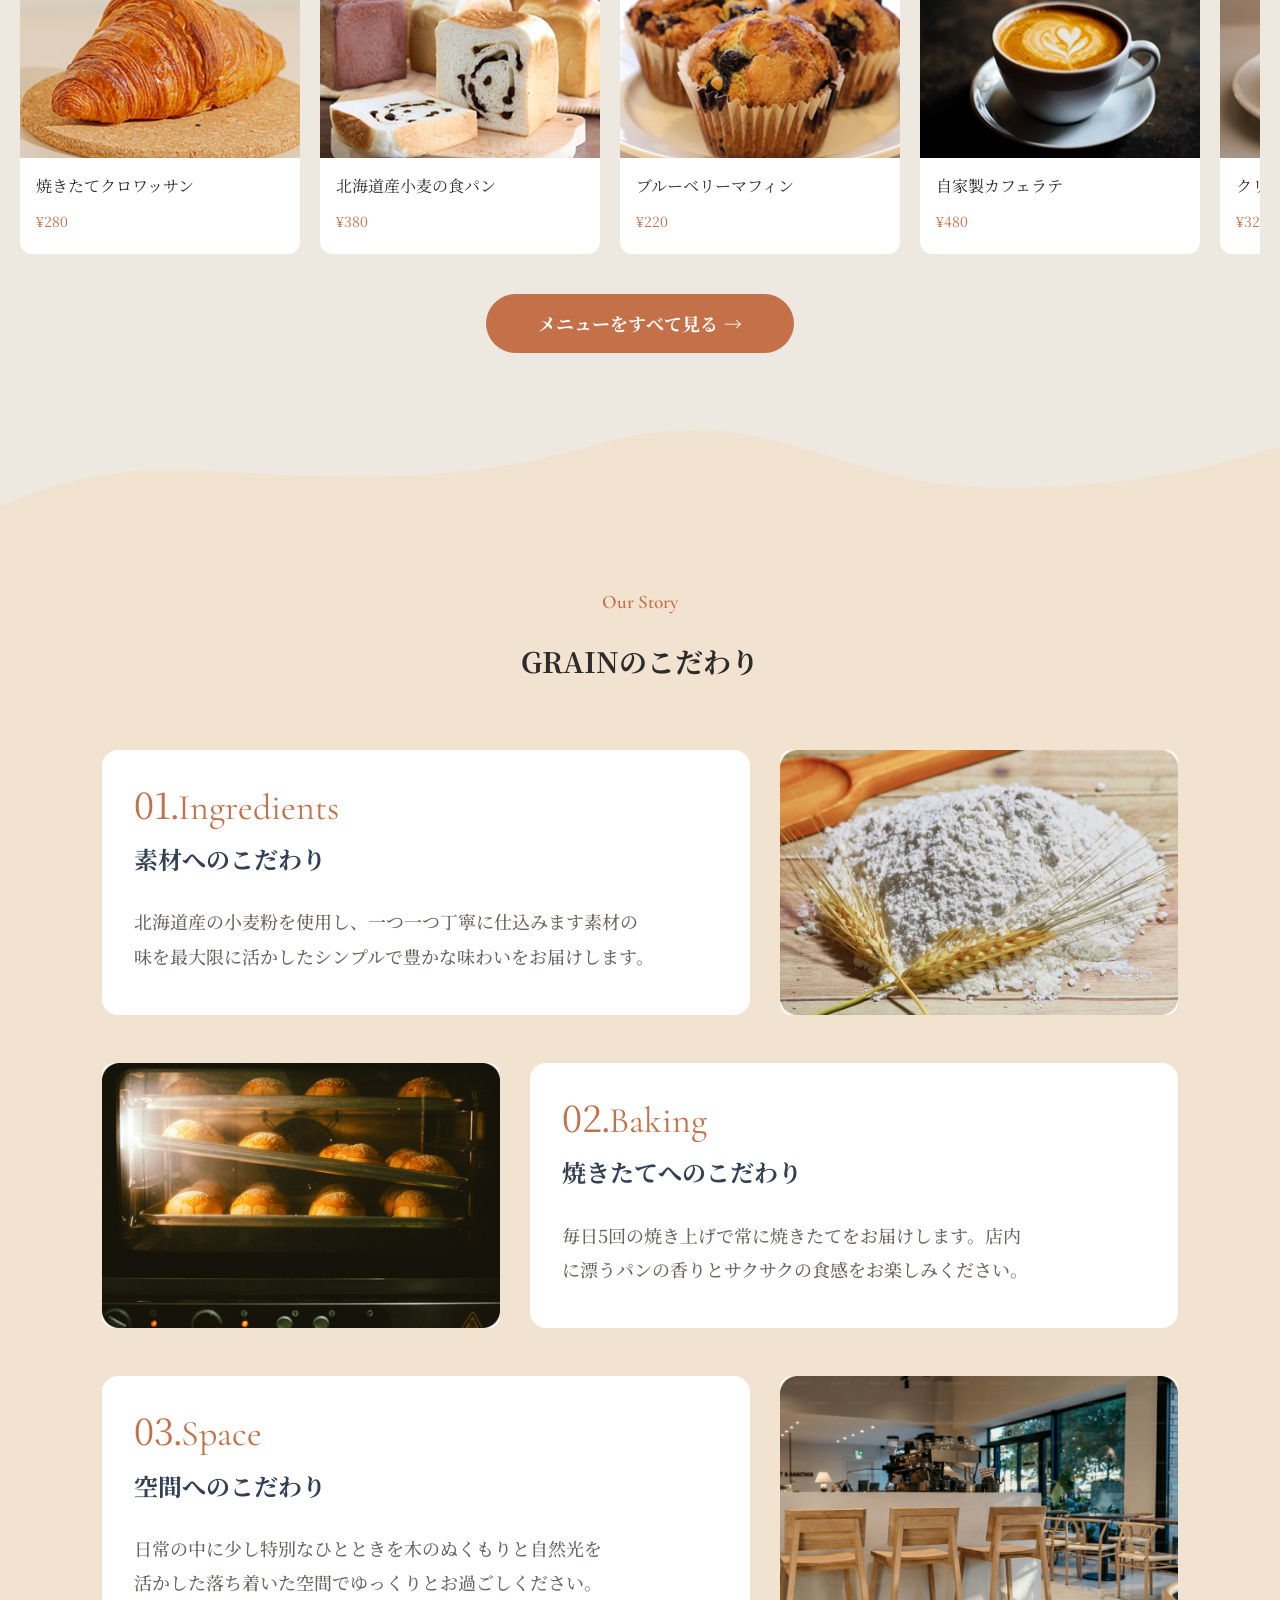
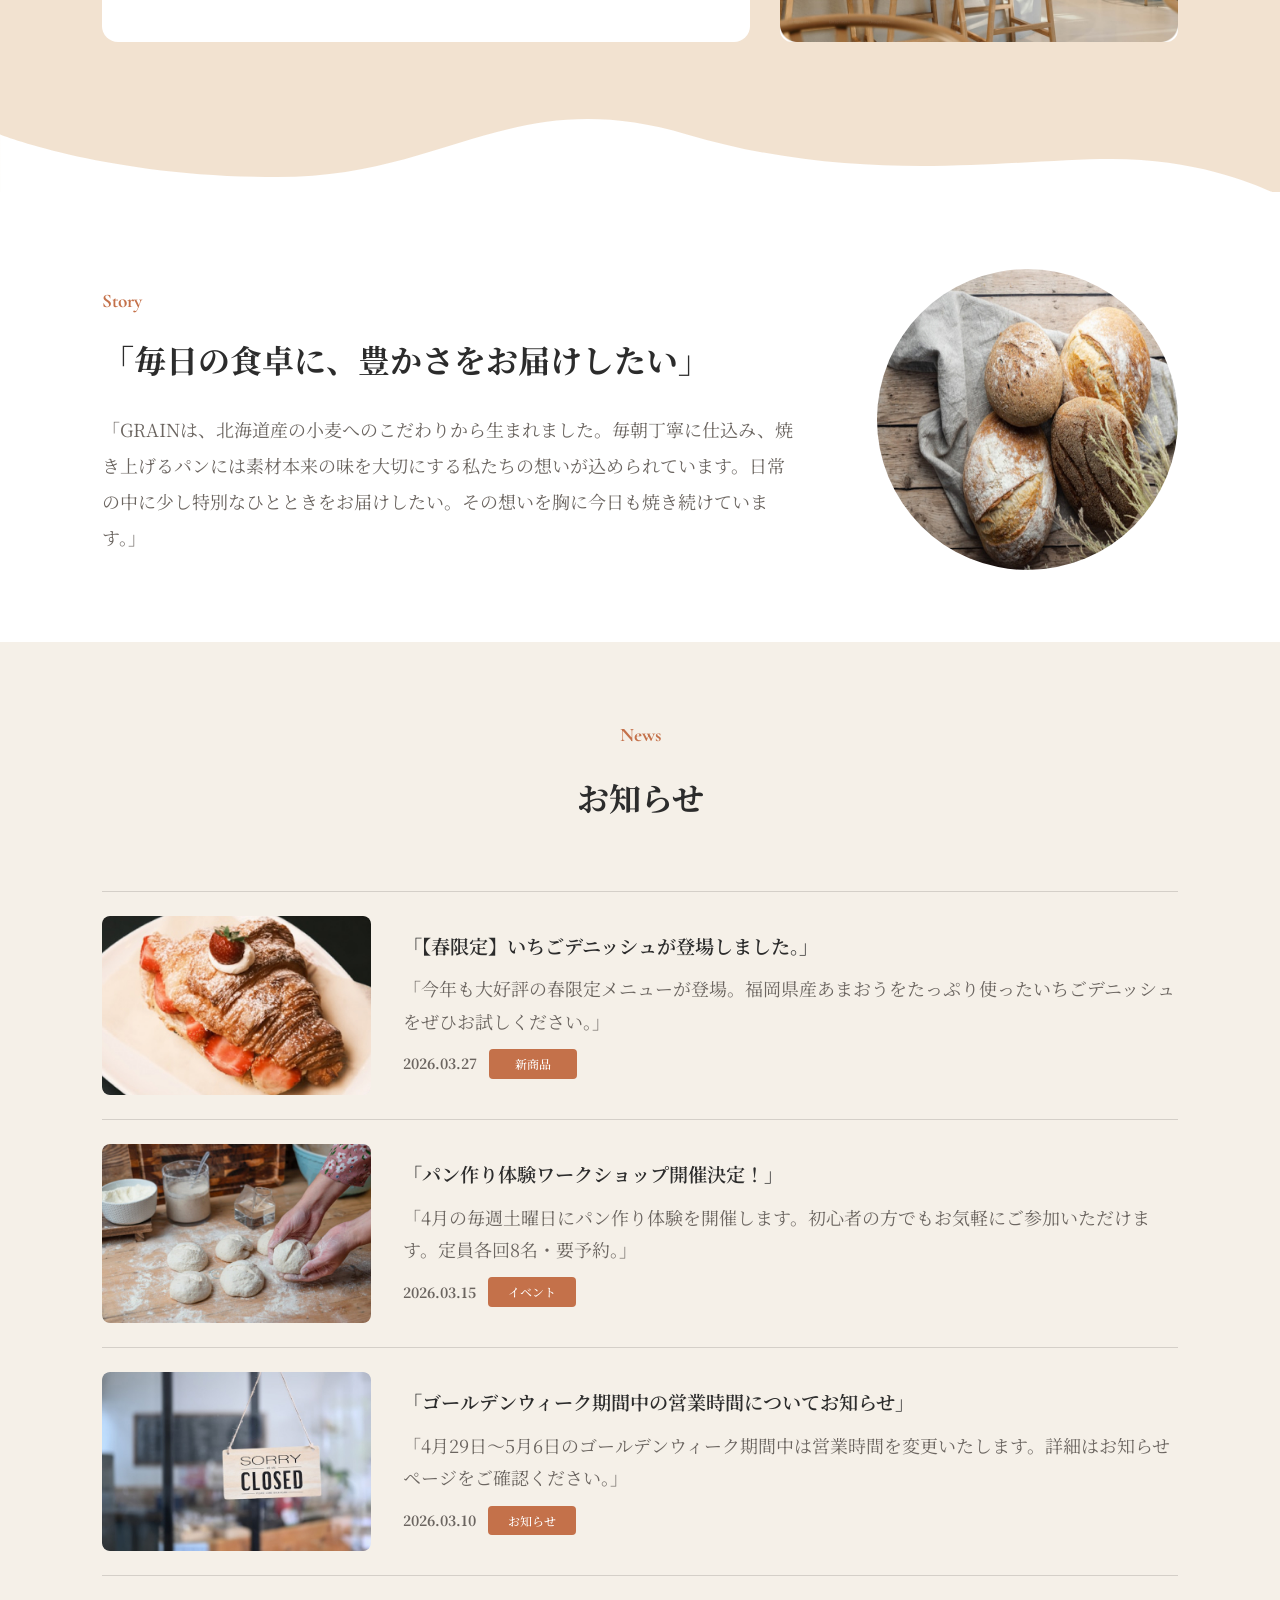
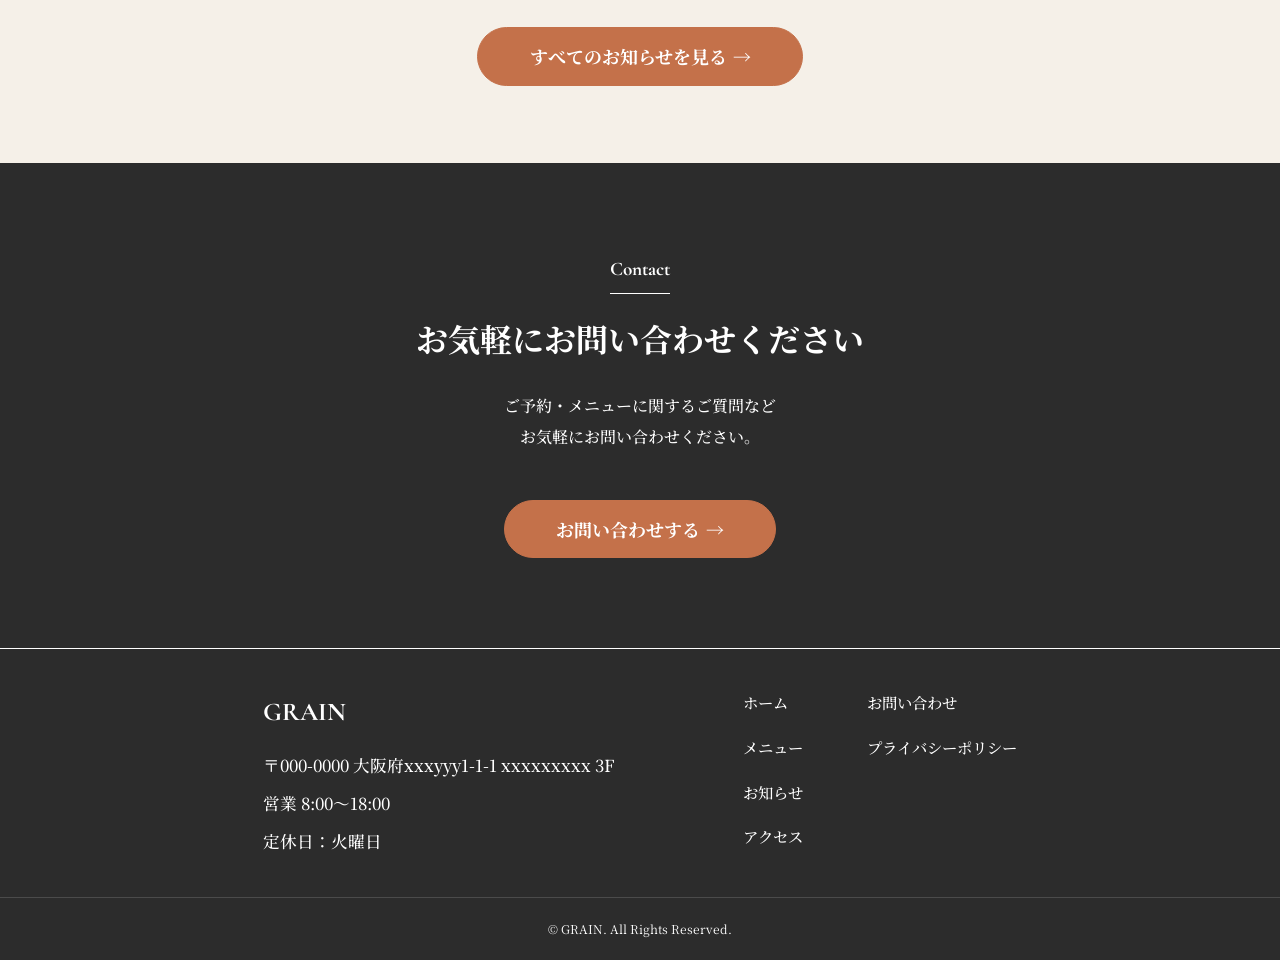
==== commit 5ab37760: "class=footer__address追加" ====
--- a/index.html
+++ b/index.html
@@ -8,6 +8,7 @@
     <link href="https://fonts.googleapis.com/css2?family=Cormorant+Garamond:wght@400;600;700&family=Noto+Serif+JP:wght@400;500;700&display=swap" rel="stylesheet" />
     <link rel="stylesheet" href="reset.css" />
     <link rel="stylesheet" href="css/style.css" />
+    <meta name="description" content="北海道産小麦にこだわったベーカリーカフェGRAIN。毎朝5回焼き上げる焼きたてのパンと、木のぬくもりある落ち着いた空間でゆっくりとした時間をお過ごしください。大阪府内で営業中。" />
     <title>GRAIN | 北海道産小麦のベーカリーカフェ</title>
   </head>
   <body>
@@ -416,7 +417,7 @@
       <div class="footer__inner">
         <div class="footer__info">
           <p class="footer__logo">GRAIN</p>
-          <p class="footer__address">〒000-0000　大阪府xxxyyy1-1-1 xxxxxxxxx 3F</p>
+          <p class="footer__address">〒000-0000 大阪府xxxyyy1-1-1 xxxxxxxxx 3F</p>
           <p class="footer__hours">営業 8:00〜18:00</p>
           <p class="footer__holiday">定休日：火曜日</p>
         </div>
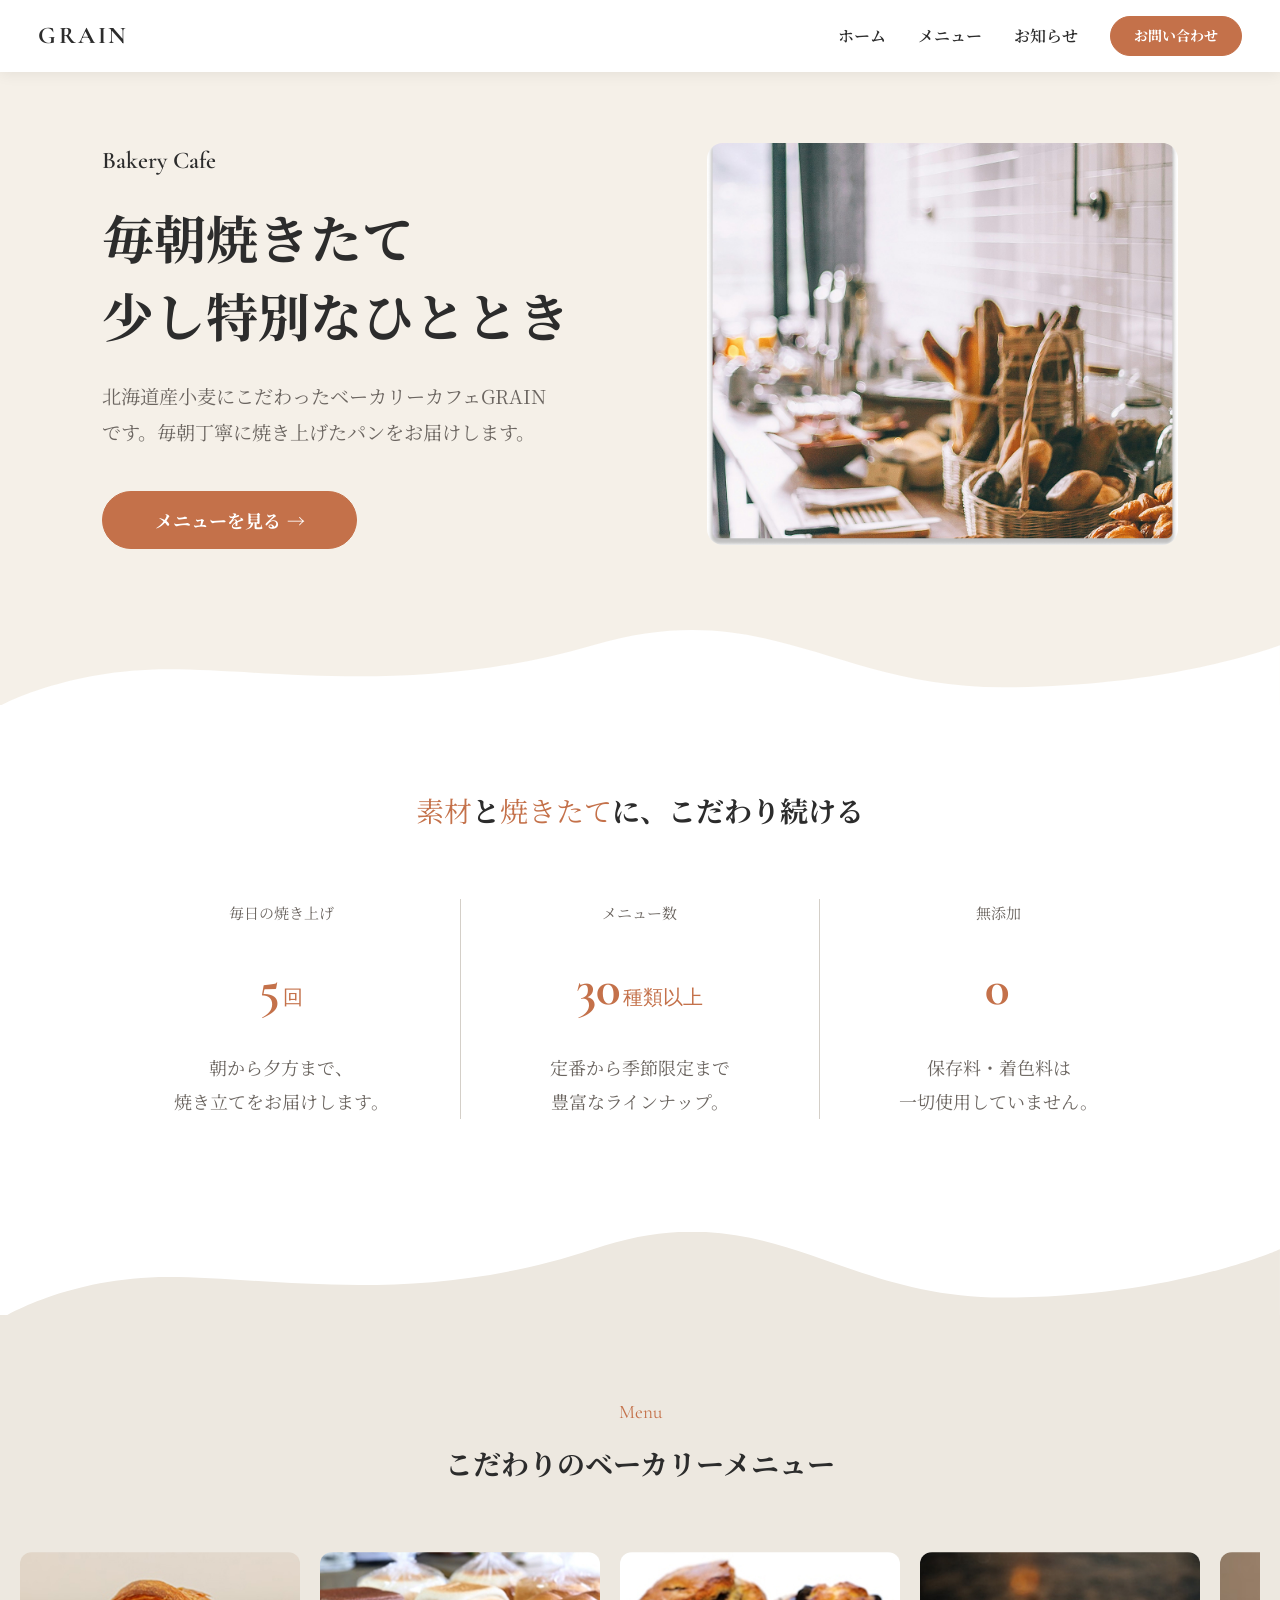
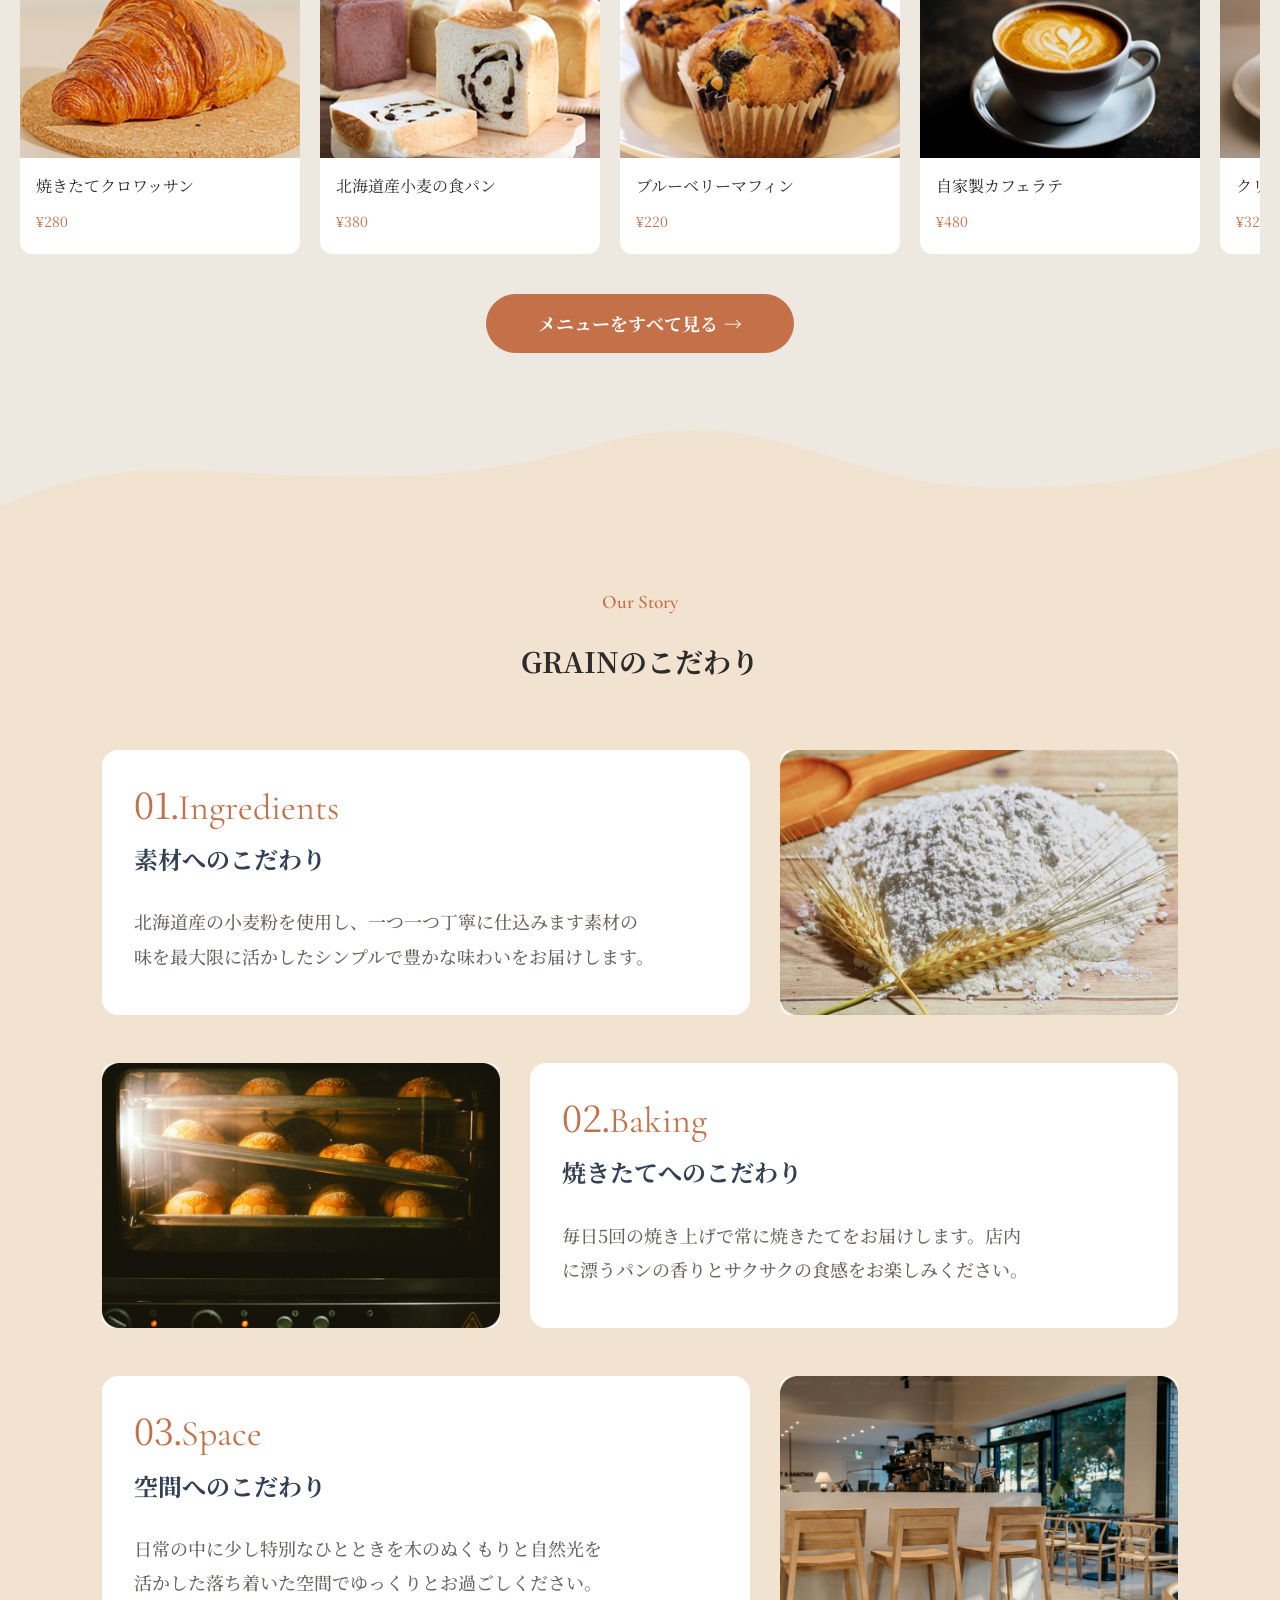
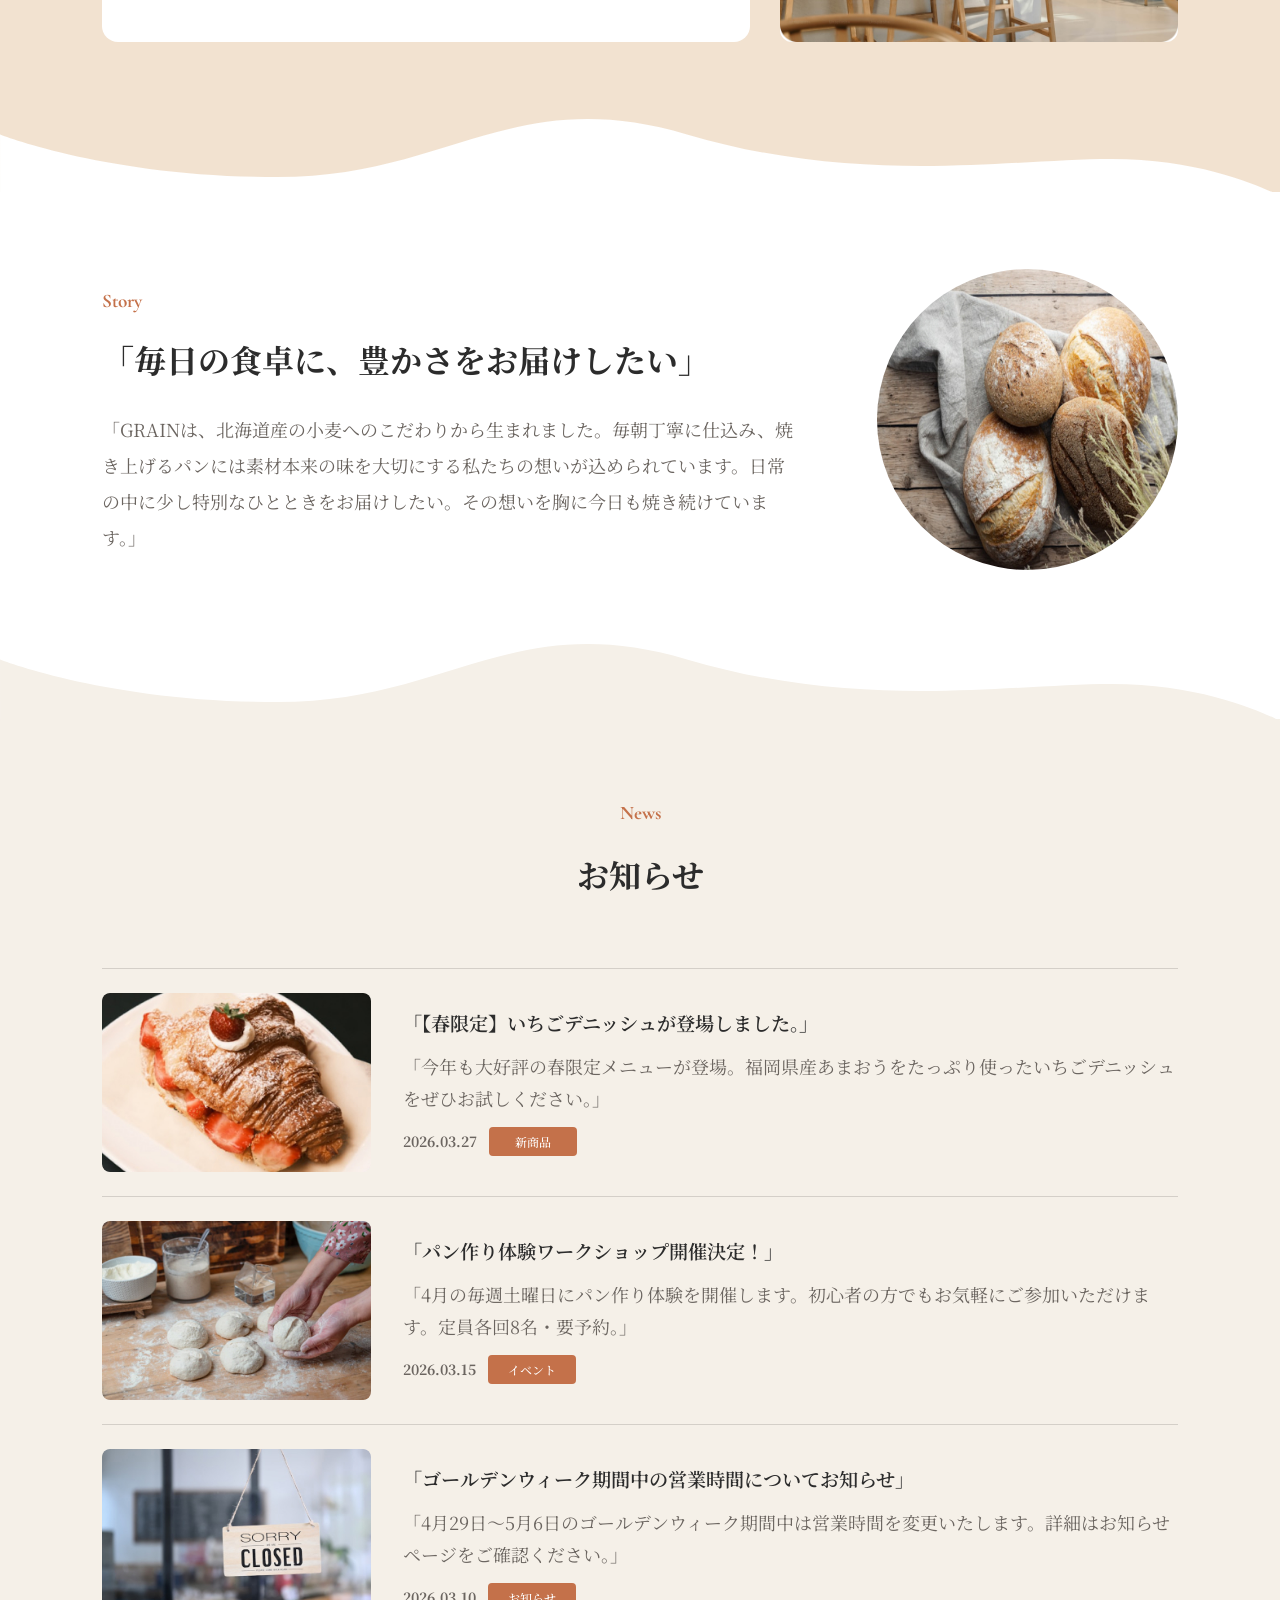
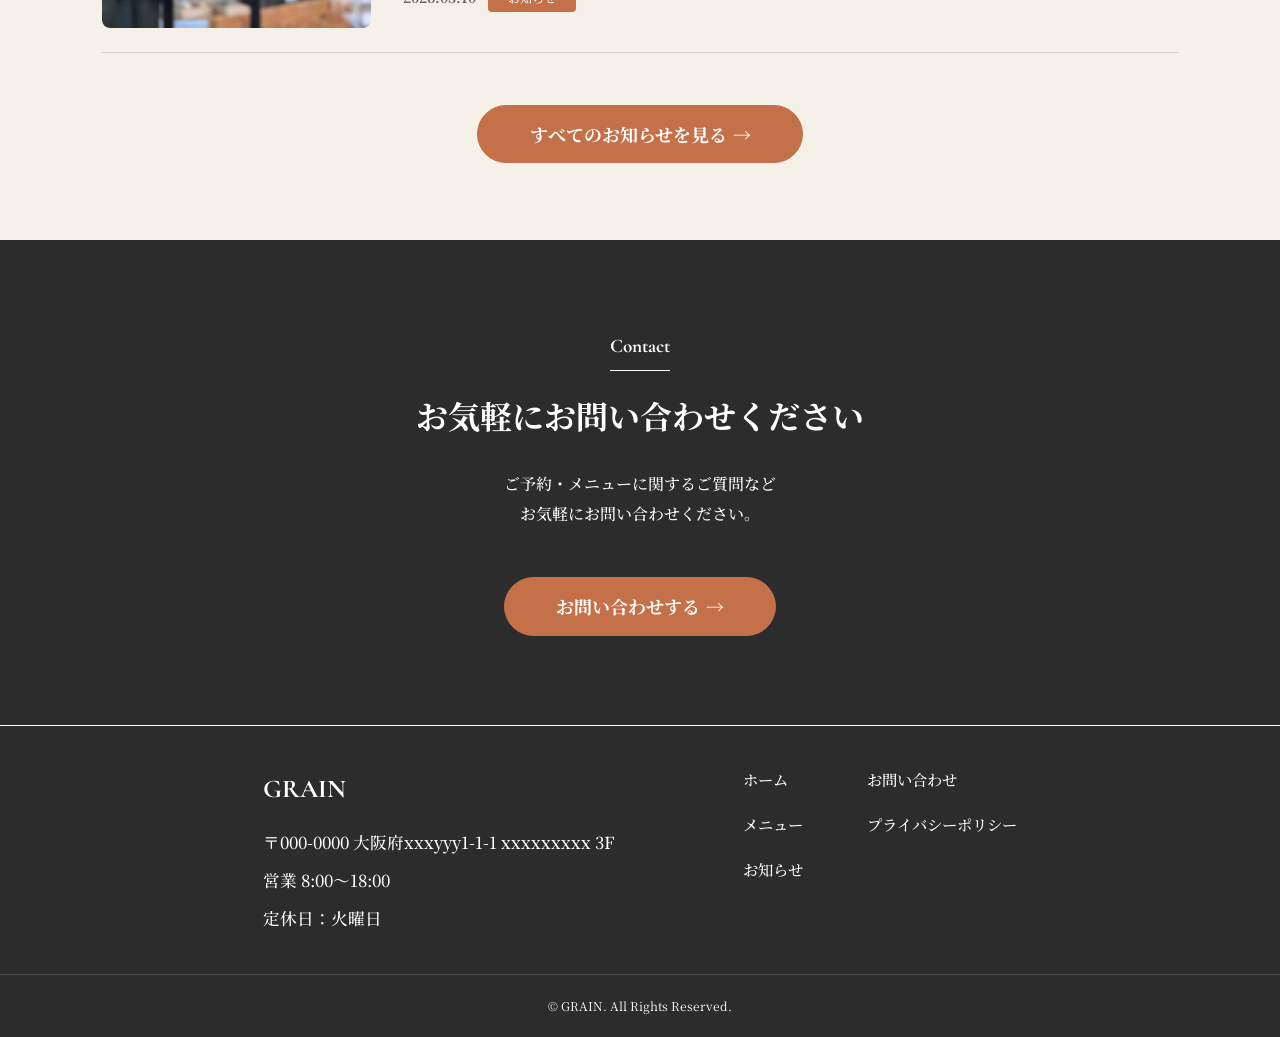
==== commit 7f7104ea: "news・menu・contact・thanks・privacyページを追加 - news.html / news-post.html を新規作成 - menu.html にカテゴリーフィルター・スラ" ====
--- a/index.html
+++ b/index.html
@@ -19,12 +19,11 @@
 
         <nav class="header__nav">
           <ul class="header__nav-list">
-            <li><a href="#">ホーム</a></li>
-            <li><a href="#">メニュー</a></li>
-            <li><a href="#">お知らせ</a></li>
-            <li><a href="#">アクセス</a></li>
+            <li><a href="index.html">ホーム</a></li>
+            <li><a href="menu.html">メニュー</a></li>
+            <li><a href="news.html">お知らせ</a></li>
           </ul>
-          <a href="#" class="btn btn--primary header__contact-btn">お問い合わせ</a>
+          <a href="contact.html" class="btn btn--primary header__contact-btn">お問い合わせ</a>
         </nav>
         <!-- /.header__nav -->
 
@@ -44,13 +43,12 @@
       <p class="drawer__logo">GRAIN</p>
       <nav class="drawer__nav">
         <ul class="drawer__nav-list">
-          <li><a href="#" class="drawer__nav-item">ホーム</a></li>
-          <li><a href="#" class="drawer__nav-item">メニュー</a></li>
-          <li><a href="#" class="drawer__nav-item">お知らせ</a></li>
-          <li><a href="#" class="drawer__nav-item">アクセス</a></li>
+          <li><a href="index.html" class="drawer__nav-item">ホーム</a></li>
+          <li><a href="menu.html" class="drawer__nav-item">メニュー</a></li>
+          <li><a href="news.html" class="drawer__nav-item">お知らせ</a></li>
         </ul>
       </nav>
-      <a href="#" class="drawer__contact-btn">お問い合わせ <span>→</span></a>
+      <a href="contact.html" class="drawer__contact-btn">お問い合わせ <span>→</span></a>
       <!-- /.drawer__nav -->
     </div>
     <!-- /.drawer -->
@@ -66,7 +64,7 @@
           <!-- /.hero__title -->
           <p class="hero__desc">北海道産小麦にこだわったベーカリーカフェGRAINです。毎朝丁寧に焼き上げたパンをお届けします。</p>
           <!-- /.hero__desc -->
-          <a href="#" class="btn btn--primary hero__btn">メニューを見る <span class="btn__arrow">→</span></a>
+          <a href="menu.html" class="btn btn--primary hero__btn">メニューを見る <span class="btn__arrow">→</span></a>
         </div>
         <!-- /.hero__content -->
 
@@ -132,7 +130,7 @@
         <div class="menu__slider">
           <ul class="menu__track">
             <li class="menu__item">
-              <a href="#" class="menu__card">
+              <a href="menu.html" class="menu__card">
                 <div class="menu__card-img">
                   <img src="img/menu-croissant.jpg" alt="焼きたてクロワッサン" loading="lazy" />
                 </div>
@@ -143,7 +141,7 @@
               </a>
             </li>
             <li class="menu__item">
-              <a href="#" class="menu__card">
+              <a href="menu.html" class="menu__card">
                 <div class="menu__card-img">
                   <img src="img/menu-shokupan.jpg" alt="北海道産小麦の食パン" loading="lazy" />
                 </div>
@@ -154,7 +152,7 @@
               </a>
             </li>
             <li class="menu__item">
-              <a href="#" class="menu__card">
+              <a href="menu.html" class="menu__card">
                 <div class="menu__card-img">
                   <img src="img/menu-muffin.jpg" alt="ブルーベリーマフィン" loading="lazy" />
                 </div>
@@ -165,7 +163,7 @@
               </a>
             </li>
             <li class="menu__item">
-              <a href="#" class="menu__card">
+              <a href="menu.html" class="menu__card">
                 <div class="menu__card-img">
                   <img src="img/menu-latte.jpg" alt="自家製カフェラテ" loading="lazy" />
                 </div>
@@ -176,7 +174,7 @@
               </a>
             </li>
             <li class="menu__item">
-              <a href="#" class="menu__card">
+              <a href="menu.html" class="menu__card">
                 <div class="menu__card-img">
                   <img src="img/menu-creampan.jpg" alt="クリームパン" loading="lazy" />
                 </div>
@@ -188,7 +186,7 @@
             </li>
             <!-- 無限ループ用の複製 -->
             <li class="menu__item" aria-hidden="true">
-              <a href="#" class="menu__card">
+              <a href="menu.html" class="menu__card">
                 <div class="menu__card-img">
                   <img src="img/menu-croissant.jpg" alt="" />
                 </div>
@@ -199,7 +197,7 @@
               </a>
             </li>
             <li class="menu__item" aria-hidden="true">
-              <a href="#" class="menu__card">
+              <a href="menu.html" class="menu__card">
                 <div class="menu__card-img">
                   <img src="img/menu-shokupan.jpg" alt="" />
                 </div>
@@ -210,7 +208,7 @@
               </a>
             </li>
             <li class="menu__item" aria-hidden="true">
-              <a href="#" class="menu__card">
+              <a href="menu.html" class="menu__card">
                 <div class="menu__card-img">
                   <img src="img/menu-muffin.jpg" alt="" />
                 </div>
@@ -221,7 +219,7 @@
               </a>
             </li>
             <li class="menu__item" aria-hidden="true">
-              <a href="#" class="menu__card">
+              <a href="menu.html" class="menu__card">
                 <div class="menu__card-img">
                   <img src="img/menu-latte.jpg" alt="" />
                 </div>
@@ -232,7 +230,7 @@
               </a>
             </li>
             <li class="menu__item" aria-hidden="true">
-              <a href="#" class="menu__card">
+              <a href="menu.html" class="menu__card">
                 <div class="menu__card-img">
                   <img src="img/menu-creampan.jpg" alt="" />
                 </div>
@@ -246,7 +244,7 @@
         </div>
         <!-- /.menu__slider -->
         <div class="menu__btn-wrap">
-          <a href="#" class="btn btn--primary">メニューをすべて見る <span class="btn__arrow">→</span></a>
+          <a href="menu.html" class="btn btn--primary">メニューをすべて見る <span class="btn__arrow">→</span></a>
         </div>
         <!-- /.menu__btn-wrap -->
       </div>
@@ -344,9 +342,9 @@
 
         <ul class="news__list">
           <li class="news__item">
-            <a href="#" class="news__card">
+            <a href="news-post.html" class="news__card">
               <div class="news__card-img">
-                <img src="img/news-1.jpg" alt="春限定いちごデニッシュ" loading="lazy" />
+                <img src="img/news-strawberry-croissant.jpg" alt="春限定いちごデニッシュ" loading="lazy" />
               </div>
               <div class="news__card-body">
                 <p class="news__card-title">「【春限定】いちごデニッシュが登場しました。」</p>
@@ -361,9 +359,9 @@
             </a>
           </li>
           <li class="news__item">
-            <a href="#" class="news__card">
+            <a href="news-post.html" class="news__card">
               <div class="news__card-img">
-                <img src="img/news-2.jpg" alt="パン作り体験ワークショップ" loading="lazy" />
+                <img src="img/news-bread-making.jpg" alt="パン作り体験ワークショップ" loading="lazy" />
               </div>
               <div class="news__card-body">
                 <p class="news__card-title">「パン作り体験ワークショップ開催決定！」</p>
@@ -378,9 +376,9 @@
             </a>
           </li>
           <li class="news__item">
-            <a href="#" class="news__card">
+            <a href="news-post.html" class="news__card">
               <div class="news__card-img">
-                <img src="img/news-3.jpg" alt="ゴールデンウィーク営業時間のお知らせ" loading="lazy" />
+                <img src="img/news-store-closed.jpg" alt="ゴールデンウィーク営業時間のお知らせ" loading="lazy" />
               </div>
               <div class="news__card-body">
                 <p class="news__card-title">「ゴールデンウィーク期間中の営業時間についてお知らせ」</p>
@@ -397,7 +395,7 @@
         </ul>
 
         <div class="news__btn-wrap">
-          <a href="#" class="btn btn--primary">すべてのお知らせを見る <span class="btn__arrow">→</span></a>
+          <a href="news.html" class="btn btn--primary">すべてのお知らせを見る <span class="btn__arrow">→</span></a>
         </div>
       </div>
     </section>
@@ -408,7 +406,7 @@
         <p class="contact__label">Contact</p>
         <h2 class="contact__title">お気軽にお問い合わせください</h2>
         <p class="contact__desc">ご予約・メニューに関するご質問など<br />お気軽にお問い合わせください。</p>
-        <a href="#" class="btn btn--primary">お問い合わせする <span class="btn__arrow">→</span></a>
+        <a href="contact.html" class="btn btn--primary">お問い合わせする <span class="btn__arrow">→</span></a>
       </div>
     </section>
 
@@ -423,14 +421,13 @@
         </div>
         <nav class="footer__nav-wrap">
           <ul class="footer__nav-col">
-            <li><a href="#" class="footer__nav-item">ホーム</a></li>
-            <li><a href="#" class="footer__nav-item">メニュー</a></li>
-            <li><a href="#" class="footer__nav-item">お知らせ</a></li>
-            <li><a href="#" class="footer__nav-item">アクセス</a></li>
+            <li><a href="index.html" class="footer__nav-item">ホーム</a></li>
+            <li><a href="menu.html" class="footer__nav-item">メニュー</a></li>
+            <li><a href="news.html" class="footer__nav-item">お知らせ</a></li>
           </ul>
           <ul class="footer__nav-col">
-            <li><a href="#" class="footer__nav-item">お問い合わせ</a></li>
-            <li><a href="#" class="footer__nav-item">プライバシーポリシー</a></li>
+            <li><a href="contact.html" class="footer__nav-item">お問い合わせ</a></li>
+            <li><a href="privacy.html" class="footer__nav-item">プライバシーポリシー</a></li>
           </ul>
         </nav>
       </div>
--- a/css/style.css
+++ b/css/style.css
@@ -27,12 +27,19 @@
 }
 
 .btn {
+  display: -webkit-inline-box;
+  display: -ms-inline-flexbox;
   display: inline-flex;
-  align-items: center;
-  justify-content: center;
+  -webkit-box-align: center;
+      -ms-flex-align: center;
+          align-items: center;
+  -webkit-box-pack: center;
+      -ms-flex-pack: center;
+          justify-content: center;
   border-radius: 48px;
   white-space: nowrap;
   cursor: pointer;
+  -webkit-transition: background-color 0.3s ease, color 0.3s ease;
   transition: background-color 0.3s ease, color 0.3s ease;
 }
 .btn__arrow {
@@ -56,22 +63,30 @@
   position: fixed;
   top: 0;
   left: 50%;
-  transform: translateX(-50%);
+  -webkit-transform: translateX(-50%);
+          transform: translateX(-50%);
   width: 100%;
   max-width: 1920px;
   z-index: 100;
   background-color: #ffffff;
   padding: 0 clamp(16px, 3vw, 40px);
   height: 72px;
-  box-shadow: 0 2px 14px rgba(0, 0, 0, 0.07);
+  -webkit-box-shadow: 0 2px 14px rgba(0, 0, 0, 0.07);
+          box-shadow: 0 2px 14px rgba(0, 0, 0, 0.07);
 }
 .header__inner {
   max-width: 1440px;
   height: 100%;
   margin: 0 auto;
-  display: flex;
-  align-items: center;
-  justify-content: space-between;
+  display: -webkit-box;
+  display: -ms-flexbox;
+  display: flex;
+  -webkit-box-align: center;
+      -ms-flex-align: center;
+          align-items: center;
+  -webkit-box-pack: justify;
+      -ms-flex-pack: justify;
+          justify-content: space-between;
 }
 .header__logo {
   font-family: "Cormorant Garamond", serif;
@@ -80,8 +95,12 @@
   letter-spacing: 0.1em;
 }
 .header__nav {
-  display: flex;
-  align-items: center;
+  display: -webkit-box;
+  display: -ms-flexbox;
+  display: flex;
+  -webkit-box-align: center;
+      -ms-flex-align: center;
+          align-items: center;
   gap: clamp(16px, 2.5vw, 40px);
 }
 @media (max-width: 767px) {
@@ -90,8 +109,12 @@
   }
 }
 .header__nav-list {
-  display: flex;
-  align-items: center;
+  display: -webkit-box;
+  display: -ms-flexbox;
+  display: flex;
+  -webkit-box-align: center;
+      -ms-flex-align: center;
+          align-items: center;
   gap: clamp(16px, 2.5vw, 40px);
   list-style: none;
 }
@@ -99,6 +122,7 @@
   font-size: clamp(13px, 1.5vw, 16px);
   font-weight: 600;
   white-space: nowrap;
+  -webkit-transition: opacity 0.2s;
   transition: opacity 0.2s;
 }
 .header__nav-list a:hover {
@@ -114,9 +138,16 @@
 }
 @media (max-width: 767px) {
   .header__hamburger {
+    display: -webkit-box;
+    display: -ms-flexbox;
     display: flex;
-    flex-direction: column;
-    justify-content: center;
+    -webkit-box-orient: vertical;
+    -webkit-box-direction: normal;
+        -ms-flex-direction: column;
+            flex-direction: column;
+    -webkit-box-pack: center;
+        -ms-flex-pack: center;
+            justify-content: center;
     gap: 5px;
     width: 32px;
     height: 32px;
@@ -133,7 +164,10 @@
     height: 2px;
     background-color: #2C2C2C;
     border-radius: 2px;
+    -webkit-transition: opacity 0.3s ease, -webkit-transform 0.3s ease;
+    transition: opacity 0.3s ease, -webkit-transform 0.3s ease;
     transition: transform 0.3s ease, opacity 0.3s ease;
+    transition: transform 0.3s ease, opacity 0.3s ease, -webkit-transform 0.3s ease;
   }
 }
 
@@ -151,9 +185,15 @@
   min-height: 600px;
   margin: 0 auto;
   padding: 24px clamp(16px, 4vw, 40px) 80px;
-  display: flex;
-  align-items: center;
-  justify-content: space-between;
+  display: -webkit-box;
+  display: -ms-flexbox;
+  display: flex;
+  -webkit-box-align: center;
+      -ms-flex-align: center;
+          align-items: center;
+  -webkit-box-pack: justify;
+      -ms-flex-pack: justify;
+          justify-content: space-between;
   gap: clamp(23px, 2vw, 26px);
 }
 @media (min-width: 768px) {
@@ -169,13 +209,18 @@
 }
 @media (max-width: 767px) {
   .hero__inner {
-    flex-direction: column-reverse;
+    -webkit-box-orient: vertical;
+    -webkit-box-direction: reverse;
+        -ms-flex-direction: column-reverse;
+            flex-direction: column-reverse;
     padding: 36px 25px 32px;
     height: auto;
   }
 }
 .hero__content {
-  flex: 1.2;
+  -webkit-box-flex: 1.2;
+      -ms-flex: 1.2;
+          flex: 1.2;
 }
 @media (max-width: 767px) {
   .hero__content {
@@ -232,13 +277,19 @@
 }
 @media (max-width: 767px) {
   .hero__btn {
+    display: -webkit-inline-box;
+    display: -ms-inline-flexbox;
     display: inline-flex;
-    justify-content: center;
+    -webkit-box-pack: center;
+        -ms-flex-pack: center;
+            justify-content: center;
   }
 }
 @media (max-width: 480px) {
   .hero__btn {
-    justify-content: center;
+    -webkit-box-pack: center;
+        -ms-flex-pack: center;
+            justify-content: center;
   }
 }
 .hero__wave {
@@ -257,7 +308,9 @@
   display: block;
 }
 .hero__image {
-  flex: 1;
+  -webkit-box-flex: 1;
+      -ms-flex: 1;
+          flex: 1;
   aspect-ratio: 680/580;
   border-radius: 16px;
   overflow: hidden;
@@ -265,7 +318,9 @@
 }
 @media (max-width: 767px) {
   .hero__image {
-    order: 1;
+    -webkit-box-ordinal-group: 2;
+        -ms-flex-order: 1;
+            order: 1;
     width: 100%;
     max-width: 400px;
     aspect-ratio: 1/1;
@@ -276,7 +331,9 @@
 }
 @media (max-width: 480px) {
   .hero__image {
-    order: 1;
+    -webkit-box-ordinal-group: 2;
+        -ms-flex-order: 1;
+            order: 1;
     width: 100%;
     max-width: 316px;
     aspect-ratio: 1/1;
@@ -288,7 +345,8 @@
 .hero__image img {
   width: 100%;
   height: 100%;
-  object-fit: cover;
+  -o-object-fit: cover;
+     object-fit: cover;
 }
 .hero__slide {
   position: absolute;
@@ -301,7 +359,8 @@
 .hero__slide img {
   width: 100%;
   height: 100%;
-  object-fit: cover;
+  -o-object-fit: cover;
+     object-fit: cover;
 }
 
 .feature {
@@ -334,17 +393,24 @@
   color: #C4714A;
 }
 .feature__list {
+  display: -webkit-box;
+  display: -ms-flexbox;
   display: flex;
   list-style: none;
 }
 @media (max-width: 767px) {
   .feature__list {
-    flex-direction: column;
+    -webkit-box-orient: vertical;
+    -webkit-box-direction: normal;
+        -ms-flex-direction: column;
+            flex-direction: column;
     gap: 0;
   }
 }
 .feature__item {
-  flex: 1;
+  -webkit-box-flex: 1;
+      -ms-flex: 1;
+          flex: 1;
   text-align: center;
   padding: 0 40px;
 }
@@ -374,6 +440,7 @@
 .feature__item-num-text {
   font-size: clamp(32px, 4vw, 52px);
   font-weight: 700;
+  padding-right: 3px;
 }
 .feature__item-desc {
   font-size: clamp(14px, 1.5vw, 18px);
@@ -401,8 +468,10 @@
 .menu__wave img {
   width: 100%;
   display: block;
-  transform: scaleY(1.15);
-  transform-origin: bottom;
+  -webkit-transform: scaleY(1.15);
+          transform: scaleY(1.15);
+  -webkit-transform-origin: bottom;
+          transform-origin: bottom;
 }
 .menu__inner {
   max-width: 1440px;
@@ -427,14 +496,23 @@
   margin-bottom: 40px;
 }
 .menu__track {
-  display: flex;
-  align-items: stretch;
+  display: -webkit-box;
+  display: -ms-flexbox;
+  display: flex;
+  -webkit-box-align: stretch;
+      -ms-flex-align: stretch;
+          align-items: stretch;
   list-style: none;
+  width: -webkit-max-content;
+  width: -moz-max-content;
   width: max-content;
 }
 .menu__item {
   width: 155px;
-  flex-shrink: 0;
+  -ms-flex-negative: 0;
+      flex-shrink: 0;
+  display: -webkit-box;
+  display: -ms-flexbox;
   display: flex;
   margin-right: 20px;
 }
@@ -449,8 +527,13 @@
   }
 }
 .menu__card {
-  display: flex;
-  flex-direction: column;
+  display: -webkit-box;
+  display: -ms-flexbox;
+  display: flex;
+  -webkit-box-orient: vertical;
+  -webkit-box-direction: normal;
+      -ms-flex-direction: column;
+          flex-direction: column;
   text-decoration: none;
   color: inherit;
   border-radius: 12px;
@@ -466,15 +549,19 @@
 .menu__card-img img {
   width: 100%;
   height: 100%;
-  object-fit: cover;
+  -o-object-fit: cover;
+     object-fit: cover;
   display: block;
 }
 .menu__card-body {
   background-color: #ffffff;
-  box-shadow: 0 5px 15px -3px rgba(96, 90, 85, 0.2);
+  -webkit-box-shadow: 0 5px 15px -3px rgba(96, 90, 85, 0.2);
+          box-shadow: 0 5px 15px -3px rgba(96, 90, 85, 0.2);
   padding: 14px 16px 20px;
   margin-top: -24px;
-  flex: 1;
+  -webkit-box-flex: 1;
+      -ms-flex: 1;
+          flex: 1;
 }
 .menu__card-name {
   font-size: 16px;
@@ -507,8 +594,10 @@
     overflow: visible;
   }
   .story__wave img {
-    transform: scaleY(1.8);
-    transform-origin: bottom;
+    -webkit-transform: scaleY(1.8);
+            transform: scaleY(1.8);
+    -webkit-transform-origin: bottom;
+            transform-origin: bottom;
   }
 }
 .story {
@@ -556,8 +645,13 @@
 }
 .story__list {
   list-style: none;
-  display: flex;
-  flex-direction: column;
+  display: -webkit-box;
+  display: -ms-flexbox;
+  display: flex;
+  -webkit-box-orient: vertical;
+  -webkit-box-direction: normal;
+      -ms-flex-direction: column;
+          flex-direction: column;
   gap: clamp(32px, 3.9vw, 48px);
 }
 @media (max-width: 767px) {
@@ -566,26 +660,43 @@
   }
 }
 .story__item {
-  display: flex;
-  align-items: stretch;
+  display: -webkit-box;
+  display: -ms-flexbox;
+  display: flex;
+  -webkit-box-align: stretch;
+      -ms-flex-align: stretch;
+          align-items: stretch;
   gap: 30px;
 }
 @media (max-width: 767px) {
   .story__item {
-    flex-direction: column;
+    -webkit-box-orient: vertical;
+    -webkit-box-direction: normal;
+        -ms-flex-direction: column;
+            flex-direction: column;
     gap: 16px;
   }
   .story__item--reverse {
-    flex-direction: column-reverse;
+    -webkit-box-orient: vertical;
+    -webkit-box-direction: reverse;
+        -ms-flex-direction: column-reverse;
+            flex-direction: column-reverse;
   }
 }
 .story__card {
   background-color: #ffffff;
   border-radius: 16px;
   padding: clamp(24px, 3.3vw, 32px);
-  flex: 1;
-  display: flex;
-  flex-direction: column;
+  -webkit-box-flex: 1;
+      -ms-flex: 1;
+          flex: 1;
+  display: -webkit-box;
+  display: -ms-flexbox;
+  display: flex;
+  -webkit-box-orient: vertical;
+  -webkit-box-direction: normal;
+      -ms-flex-direction: column;
+          flex-direction: column;
   position: relative;
   z-index: 1;
 }
@@ -642,14 +753,16 @@
 }
 .story__img {
   width: clamp(200px, 37%, 456px);
-  flex-shrink: 0;
+  -ms-flex-negative: 0;
+      flex-shrink: 0;
   border-radius: 12px;
   overflow: hidden;
 }
 .story__img img {
   width: 100%;
   height: 100%;
-  object-fit: cover;
+  -o-object-fit: cover;
+     object-fit: cover;
   display: block;
 }
 @media (max-width: 767px) {
@@ -677,8 +790,10 @@
     overflow: visible;
   }
   .about__wave img {
-    transform: scaleY(1.8);
-    transform-origin: bottom;
+    -webkit-transform: scaleY(1.8);
+            transform: scaleY(1.8);
+    -webkit-transform-origin: bottom;
+            transform-origin: bottom;
   }
 }
 .about {
@@ -689,26 +804,45 @@
   max-width: 1440px;
   margin: 0 auto;
   padding: 0 clamp(40px, 8vw, 140px);
-  display: flex;
-  align-items: center;
+  display: -webkit-box;
+  display: -ms-flexbox;
+  display: flex;
+  -webkit-box-align: center;
+      -ms-flex-align: center;
+          align-items: center;
   gap: clamp(40px, 6vw, 80px);
 }
 @media (max-width: 767px) {
   .about__inner {
-    flex-direction: column;
+    -webkit-box-orient: vertical;
+    -webkit-box-direction: normal;
+        -ms-flex-direction: column;
+            flex-direction: column;
     padding: 0 24px;
     gap: 28px;
   }
 }
 .about__content {
-  flex: 1;
-  display: flex;
-  flex-direction: column;
+  -webkit-box-flex: 1;
+      -ms-flex: 1;
+          flex: 1;
+  display: -webkit-box;
+  display: -ms-flexbox;
+  display: flex;
+  -webkit-box-orient: vertical;
+  -webkit-box-direction: normal;
+      -ms-flex-direction: column;
+          flex-direction: column;
   gap: 28px;
 }
 .about__heading {
-  display: flex;
-  flex-direction: column;
+  display: -webkit-box;
+  display: -ms-flexbox;
+  display: flex;
+  -webkit-box-orient: vertical;
+  -webkit-box-direction: normal;
+      -ms-flex-direction: column;
+          flex-direction: column;
   gap: 16px;
 }
 .about__label {
@@ -735,7 +869,8 @@
 }
 .about__img {
   width: clamp(200px, 28%, 388px);
-  flex-shrink: 0;
+  -ms-flex-negative: 0;
+      flex-shrink: 0;
   aspect-ratio: 1/1;
   border-radius: 50%;
   overflow: hidden;
@@ -743,7 +878,8 @@
 .about__img img {
   width: 100%;
   height: 100%;
-  object-fit: cover;
+  -o-object-fit: cover;
+     object-fit: cover;
   display: block;
 }
 @media (max-width: 767px) {
@@ -769,8 +905,10 @@
     overflow: visible;
   }
   .news__wave img {
-    transform: scaleY(1.8);
-    transform-origin: bottom;
+    -webkit-transform: scaleY(1.8);
+            transform: scaleY(1.8);
+    -webkit-transform-origin: bottom;
+            transform-origin: bottom;
   }
 }
 .news {
@@ -783,9 +921,16 @@
   padding: 0 clamp(40px, 8vw, 140px);
 }
 .news__heading {
-  display: flex;
-  flex-direction: column;
-  align-items: center;
+  display: -webkit-box;
+  display: -ms-flexbox;
+  display: flex;
+  -webkit-box-orient: vertical;
+  -webkit-box-direction: normal;
+      -ms-flex-direction: column;
+          flex-direction: column;
+  -webkit-box-align: center;
+      -ms-flex-align: center;
+          align-items: center;
   gap: 16px;
   margin-bottom: clamp(40px, 5vw, 70px);
 }
@@ -802,8 +947,13 @@
 }
 .news__list {
   list-style: none;
-  display: flex;
-  flex-direction: column;
+  display: -webkit-box;
+  display: -ms-flexbox;
+  display: flex;
+  -webkit-box-orient: vertical;
+  -webkit-box-direction: normal;
+      -ms-flex-direction: column;
+          flex-direction: column;
   border-top: 1px solid #D4CFC8;
   margin-bottom: clamp(32px, 4vw, 56px);
 }
@@ -811,12 +961,17 @@
   border-bottom: 1px solid #D4CFC8;
 }
 .news__card {
-  display: flex;
-  align-items: center;
+  display: -webkit-box;
+  display: -ms-flexbox;
+  display: flex;
+  -webkit-box-align: center;
+      -ms-flex-align: center;
+          align-items: center;
   gap: 32px;
   padding: 24px 0;
   text-decoration: none;
   color: inherit;
+  -webkit-transition: opacity 0.2s ease;
   transition: opacity 0.2s ease;
 }
 .news__card:hover {
@@ -824,13 +979,17 @@
 }
 @media (max-width: 767px) {
   .news__card {
-    flex-direction: column;
+    -webkit-box-orient: vertical;
+    -webkit-box-direction: normal;
+        -ms-flex-direction: column;
+            flex-direction: column;
     gap: 16px;
   }
 }
 .news__card-img {
   width: clamp(160px, 25%, 330px);
-  flex-shrink: 0;
+  -ms-flex-negative: 0;
+      flex-shrink: 0;
   aspect-ratio: 3/2;
   border-radius: 8px;
   overflow: hidden;
@@ -838,7 +997,8 @@
 .news__card-img img {
   width: 100%;
   height: 100%;
-  object-fit: cover;
+  -o-object-fit: cover;
+     object-fit: cover;
   display: block;
 }
 @media (max-width: 767px) {
@@ -848,9 +1008,16 @@
   }
 }
 .news__card-body {
-  flex: 1;
-  display: flex;
-  flex-direction: column;
+  -webkit-box-flex: 1;
+      -ms-flex: 1;
+          flex: 1;
+  display: -webkit-box;
+  display: -ms-flexbox;
+  display: flex;
+  -webkit-box-orient: vertical;
+  -webkit-box-direction: normal;
+      -ms-flex-direction: column;
+          flex-direction: column;
   gap: 12px;
 }
 .news__card-title {
@@ -865,12 +1032,17 @@
   line-height: 1.8;
   display: -webkit-box;
   -webkit-line-clamp: 2;
+  line-clamp: 2;
   -webkit-box-orient: vertical;
   overflow: hidden;
 }
 .news__card-meta {
-  display: flex;
-  align-items: center;
+  display: -webkit-box;
+  display: -ms-flexbox;
+  display: flex;
+  -webkit-box-align: center;
+      -ms-flex-align: center;
+          align-items: center;
   gap: 12px;
 }
 .news__card-date {
@@ -879,8 +1051,11 @@
   color: #6B6560;
 }
 .news__card-tags {
-  display: flex;
-  flex-wrap: wrap;
+  display: -webkit-box;
+  display: -ms-flexbox;
+  display: flex;
+  -ms-flex-wrap: wrap;
+      flex-wrap: wrap;
   gap: 8px;
   list-style: none;
 }
@@ -916,9 +1091,16 @@
   font-weight: 700;
   color: #ffffff;
   margin-bottom: 16px;
+  display: -webkit-inline-box;
+  display: -ms-inline-flexbox;
   display: inline-flex;
-  flex-direction: column;
-  align-items: center;
+  -webkit-box-orient: vertical;
+  -webkit-box-direction: normal;
+      -ms-flex-direction: column;
+          flex-direction: column;
+  -webkit-box-align: center;
+      -ms-flex-align: center;
+          align-items: center;
   gap: 6px;
 }
 .contact__label::after {
@@ -940,8 +1122,12 @@
   color: #ffffff;
   line-height: 1.9;
   margin-bottom: clamp(32px, 4vw, 48px);
-  display: flex;
-  justify-content: center;
+  display: -webkit-box;
+  display: -ms-flexbox;
+  display: flex;
+  -webkit-box-pack: center;
+      -ms-flex-pack: center;
+          justify-content: center;
 }
 
 .footer {
@@ -953,23 +1139,39 @@
   max-width: 1440px;
   margin: 0 auto;
   padding: 0 clamp(40px, 5vw, 72px);
-  display: flex;
-  justify-content: center;
-  align-items: flex-start;
+  display: -webkit-box;
+  display: -ms-flexbox;
+  display: flex;
+  -webkit-box-pack: center;
+      -ms-flex-pack: center;
+          justify-content: center;
+  -webkit-box-align: start;
+      -ms-flex-align: start;
+          align-items: flex-start;
   gap: clamp(40px, 10vw, 200px);
   margin-bottom: clamp(24px, 4vw, 40px);
 }
 @media (max-width: 767px) {
   .footer__inner {
-    flex-direction: column;
-    align-items: center;
+    -webkit-box-orient: vertical;
+    -webkit-box-direction: normal;
+        -ms-flex-direction: column;
+            flex-direction: column;
+    -webkit-box-align: center;
+        -ms-flex-align: center;
+            align-items: center;
     text-align: center;
     gap: 32px;
   }
 }
 .footer__info {
-  display: flex;
-  flex-direction: column;
+  display: -webkit-box;
+  display: -ms-flexbox;
+  display: flex;
+  -webkit-box-orient: vertical;
+  -webkit-box-direction: normal;
+      -ms-flex-direction: column;
+          flex-direction: column;
   gap: 8px;
 }
 .footer__logo {
@@ -986,9 +1188,12 @@
   line-height: 1.8;
 }
 .footer__nav-wrap {
+  display: -webkit-box;
+  display: -ms-flexbox;
   display: flex;
   gap: clamp(32px, 5vw, 76px);
-  flex-shrink: 0;
+  -ms-flex-negative: 0;
+      flex-shrink: 0;
 }
 @media (max-width: 767px) {
   .footer__nav-wrap {
@@ -997,8 +1202,13 @@
   }
 }
 .footer__nav-col {
-  display: flex;
-  flex-direction: column;
+  display: -webkit-box;
+  display: -ms-flexbox;
+  display: flex;
+  -webkit-box-orient: vertical;
+  -webkit-box-direction: normal;
+      -ms-flex-direction: column;
+          flex-direction: column;
   gap: 16px;
   list-style: none;
 }
@@ -1007,6 +1217,7 @@
   font-weight: 500;
   color: #ffffff;
   text-decoration: none;
+  -webkit-transition: opacity 0.2s ease;
   transition: opacity 0.2s ease;
   white-space: nowrap;
 }
@@ -1034,12 +1245,22 @@
   inset: 0;
   background-color: #F5F0E8;
   z-index: 200;
-  display: flex;
-  flex-direction: column;
-  align-items: center;
-  justify-content: center;
+  display: -webkit-box;
+  display: -ms-flexbox;
+  display: flex;
+  -webkit-box-orient: vertical;
+  -webkit-box-direction: normal;
+      -ms-flex-direction: column;
+          flex-direction: column;
+  -webkit-box-align: center;
+      -ms-flex-align: center;
+          align-items: center;
+  -webkit-box-pack: center;
+      -ms-flex-pack: center;
+          justify-content: center;
   visibility: hidden;
   opacity: 0;
+  -webkit-transition: opacity 0.3s ease, visibility 0.3s ease;
   transition: opacity 0.3s ease, visibility 0.3s ease;
 }
 .drawer.is-open {
@@ -1058,9 +1279,15 @@
   font-weight: 400;
   color: #2C2C2C;
   cursor: pointer;
-  display: flex;
-  align-items: center;
-  justify-content: center;
+  display: -webkit-box;
+  display: -ms-flexbox;
+  display: flex;
+  -webkit-box-align: center;
+      -ms-flex-align: center;
+          align-items: center;
+  -webkit-box-pack: center;
+      -ms-flex-pack: center;
+          justify-content: center;
   line-height: 1;
 }
 .drawer__logo {
@@ -1068,30 +1295,38 @@
   font-size: 24px;
   font-weight: bold;
   letter-spacing: 0.1em;
-  margin-bottom: 80px;
+  margin-bottom: 56px;
 }
 .drawer__nav-list {
   list-style: none;
   text-align: center;
-  margin-bottom: 40px;
+  margin-bottom: 56px;
+  width: 200px;
 }
 .drawer__nav-item {
   display: block;
   font-size: 18px;
   font-weight: 600;
-  padding: 24px 80px;
+  padding: 20px 0;
   border-bottom: 1px solid #D4CFC8;
+  -webkit-transition: opacity 0.2s;
   transition: opacity 0.2s;
+  text-decoration: none;
+  color: #2C2C2C;
 }
 .drawer__nav-item:first-child {
-  border-top: 1px solid #D4CFC8;
+  border-top: none;
 }
 .drawer__nav-item:hover {
   opacity: 0.6;
 }
 .drawer__contact-btn {
+  display: -webkit-inline-box;
+  display: -ms-inline-flexbox;
   display: inline-flex;
-  align-items: center;
+  -webkit-box-align: center;
+      -ms-flex-align: center;
+          align-items: center;
   gap: 8px;
   margin-bottom: 80px;
   padding: 12px 32px;
@@ -1101,6 +1336,7 @@
   font-size: 16px;
   font-weight: 600;
   border: 1.5px solid #C4714A;
+  -webkit-transition: background-color 0.3s ease, color 0.3s ease;
   transition: background-color 0.3s ease, color 0.3s ease;
 }
 .drawer__contact-btn:hover {
@@ -1115,6 +1351,7 @@
   z-index: 199;
   visibility: hidden;
   opacity: 0;
+  -webkit-transition: opacity 0.3s ease, visibility 0.3s ease;
   transition: opacity 0.3s ease, visibility 0.3s ease;
 }
 .overlay.is-active {
@@ -1122,4 +1359,1586 @@
   opacity: 1;
 }
 
-/*# sourceMappingURL=style.css.map */
+.menu-fv {
+  position: relative;
+  overflow: hidden;
+  background-color: #3d2b1f;
+  padding: clamp(120px, 18vw, 240px) 0 clamp(80px, 14vw, 180px);
+  text-align: center;
+}
+.menu-fv__slides {
+  position: absolute;
+  inset: 0;
+  z-index: 0;
+}
+.menu-fv__slide {
+  position: absolute;
+  inset: 0;
+  opacity: 0;
+}
+.menu-fv__slide img {
+  width: 100%;
+  height: 100%;
+  -o-object-fit: cover;
+     object-fit: cover;
+  display: block;
+}
+.menu-fv__slide--active {
+  opacity: 1;
+}
+.menu-fv__overlay {
+  position: absolute;
+  inset: 0;
+  background-color: rgba(61, 43, 31, 0.55);
+  z-index: 1;
+}
+.menu-fv__inner {
+  max-width: 1440px;
+  margin: 0 auto;
+  padding: 0 clamp(40px, 5vw, 72px);
+  display: -webkit-box;
+  display: -ms-flexbox;
+  display: flex;
+  -webkit-box-orient: vertical;
+  -webkit-box-direction: normal;
+      -ms-flex-direction: column;
+          flex-direction: column;
+  -webkit-box-align: center;
+      -ms-flex-align: center;
+          align-items: center;
+  gap: 16px;
+  position: relative;
+  z-index: 2;
+}
+.menu-fv__label {
+  font-family: "Cormorant Garamond", serif;
+  font-size: clamp(16px, 1.5vw, 24px);
+  font-weight: 700;
+  color: #C4714A;
+  display: -webkit-inline-box;
+  display: -ms-inline-flexbox;
+  display: inline-flex;
+  -webkit-box-orient: vertical;
+  -webkit-box-direction: normal;
+      -ms-flex-direction: column;
+          flex-direction: column;
+  -webkit-box-align: center;
+      -ms-flex-align: center;
+          align-items: center;
+  gap: 6px;
+}
+.menu-fv__label::after {
+  content: "";
+  display: block;
+  width: 100%;
+  height: 1px;
+  background-color: #C4714A;
+}
+.menu-fv__title {
+  font-size: clamp(24px, 3vw, 40px);
+  font-weight: 700;
+  color: #ffffff;
+}
+
+.menu-catalog__inner {
+  max-width: 1440px;
+  margin: 0 auto;
+  padding: 0 clamp(40px, 8vw, 140px);
+}
+.menu-catalog__top {
+  background-color: #F5F0E8;
+  padding: clamp(24px, 3vw, 40px) 0 clamp(32px, 4vw, 48px);
+}
+.menu-catalog__wave {
+  width: 100%;
+  margin-top: -3px;
+  margin-bottom: -2px;
+  line-height: 0;
+  background-color: #F5F0E8;
+}
+.menu-catalog__wave img {
+  width: 100%;
+  display: block;
+}
+@media (max-width: 767px) {
+  .menu-catalog__wave img {
+    -webkit-transform: scaleY(1.8);
+            transform: scaleY(1.8);
+    -webkit-transform-origin: bottom;
+            transform-origin: bottom;
+  }
+}
+.menu-catalog__bottom {
+  background-color: #F2E2D0;
+  padding: clamp(40px, 5vw, 64px) 0 clamp(48px, 7vw, 96px);
+}
+.menu-catalog__breadcrumb {
+  margin-bottom: clamp(24px, 3vw, 40px);
+}
+.menu-catalog__breadcrumb-list {
+  display: -webkit-box;
+  display: -ms-flexbox;
+  display: flex;
+  -webkit-box-align: center;
+      -ms-flex-align: center;
+          align-items: center;
+  gap: 8px;
+  list-style: none;
+  font-size: 13px;
+  color: #6B6560;
+}
+.menu-catalog__breadcrumb-item {
+  display: -webkit-box;
+  display: -ms-flexbox;
+  display: flex;
+  -webkit-box-align: center;
+      -ms-flex-align: center;
+          align-items: center;
+  gap: 8px;
+}
+.menu-catalog__breadcrumb-item::before {
+  content: ">";
+  display: none;
+}
+.menu-catalog__breadcrumb-item + .menu-catalog__breadcrumb-item::before {
+  display: inline;
+}
+.menu-catalog__breadcrumb-item--current {
+  color: #2C2C2C;
+  font-weight: 500;
+}
+.menu-catalog__breadcrumb-link {
+  color: #6B6560;
+  text-decoration: none;
+  -webkit-transition: color 0.2s ease;
+  transition: color 0.2s ease;
+}
+.menu-catalog__breadcrumb-link:hover {
+  color: #C4714A;
+}
+.menu-catalog__tabs {
+  display: -webkit-box;
+  display: -ms-flexbox;
+  display: flex;
+  -ms-flex-wrap: wrap;
+      flex-wrap: wrap;
+  gap: 12px;
+  margin-bottom: clamp(32px, 5vw, 56px);
+}
+@media (max-width: 767px) {
+  .menu-catalog__tabs {
+    -ms-flex-wrap: nowrap;
+        flex-wrap: nowrap;
+    overflow-x: auto;
+    gap: 8px;
+    padding-bottom: 4px;
+    scrollbar-width: none;
+  }
+  .menu-catalog__tabs::-webkit-scrollbar {
+    display: none;
+  }
+}
+.menu-catalog__tab {
+  min-width: 120px;
+  height: 52px;
+  padding: 0 clamp(16px, 2vw, 24px);
+  font-family: "Noto Serif JP", serif;
+  font-size: clamp(13px, 1.2vw, 15px);
+  font-weight: 500;
+  border-radius: 10px;
+  border: 1.5px solid #D4CFC8;
+  background-color: #ffffff;
+  color: #2C2C2C;
+  cursor: pointer;
+  -webkit-transition: background-color 0.2s ease, color 0.2s ease, border-color 0.2s ease;
+  transition: background-color 0.2s ease, color 0.2s ease, border-color 0.2s ease;
+}
+.menu-catalog__tab:hover {
+  background-color: #F5F0E8;
+  border-color: #C4714A;
+}
+.menu-catalog__tab--active {
+  background-color: #C4714A;
+  border-color: #C4714A;
+  color: #ffffff;
+}
+.menu-catalog__tab--active:hover {
+  background-color: #a8552f;
+  border-color: #a8552f;
+}
+@media (max-width: 767px) {
+  .menu-catalog__tab {
+    -ms-flex-negative: 0;
+        flex-shrink: 0;
+    min-width: 80px;
+    height: 40px;
+    padding: 0 16px;
+    font-size: 13px;
+    white-space: nowrap;
+  }
+}
+.menu-catalog__grid {
+  list-style: none;
+  display: grid;
+  grid-template-columns: repeat(2, 1fr);
+  gap: clamp(24px, 3vw, 40px);
+  margin-bottom: clamp(40px, 6vw, 64px);
+}
+@media (min-width: 1024px) {
+  .menu-catalog__grid {
+    grid-template-columns: repeat(3, 1fr);
+  }
+}
+@media (max-width: 767px) {
+  .menu-catalog__grid {
+    gap: 16px;
+  }
+}
+@media (max-width: 480px) {
+  .menu-catalog__grid {
+    grid-template-columns: 1fr;
+  }
+}
+.menu-catalog__pagination {
+  display: -webkit-box;
+  display: -ms-flexbox;
+  display: flex;
+  -webkit-box-pack: center;
+      -ms-flex-pack: center;
+          justify-content: center;
+}
+.menu-catalog__pagination-list {
+  display: -webkit-box;
+  display: -ms-flexbox;
+  display: flex;
+  -webkit-box-align: center;
+      -ms-flex-align: center;
+          align-items: center;
+  gap: 8px;
+  list-style: none;
+}
+.menu-catalog__pagination-btn {
+  display: -webkit-box;
+  display: -ms-flexbox;
+  display: flex;
+  -webkit-box-align: center;
+      -ms-flex-align: center;
+          align-items: center;
+  -webkit-box-pack: center;
+      -ms-flex-pack: center;
+          justify-content: center;
+  width: 36px;
+  height: 36px;
+  border-radius: 8px;
+  border: 1.5px solid #D4CFC8;
+  background-color: #ffffff;
+  color: #2C2C2C;
+  font-size: 14px;
+  font-weight: 500;
+  text-decoration: none;
+  -webkit-transition: background-color 0.2s ease, color 0.2s ease, border-color 0.2s ease;
+  transition: background-color 0.2s ease, color 0.2s ease, border-color 0.2s ease;
+}
+.menu-catalog__pagination-btn:hover {
+  background-color: #F5F0E8;
+  border-color: #C4714A;
+  color: #C4714A;
+}
+.menu-catalog__pagination-btn--active {
+  background-color: #C4714A;
+  border-color: #C4714A;
+  color: #ffffff;
+}
+.menu-catalog__pagination-btn--active:hover {
+  background-color: #a8552f;
+  border-color: #a8552f;
+}
+
+.menu-card {
+  display: -webkit-box;
+  display: -ms-flexbox;
+  display: flex;
+  -webkit-box-orient: vertical;
+  -webkit-box-direction: normal;
+      -ms-flex-direction: column;
+          flex-direction: column;
+  background-color: #ffffff;
+  border-radius: 8px;
+  overflow: hidden;
+  -webkit-box-shadow: 0 4px 16px rgba(96, 90, 85, 0.12);
+          box-shadow: 0 4px 16px rgba(96, 90, 85, 0.12);
+  height: 100%;
+  -webkit-transition: -webkit-transform 0.25s ease, -webkit-box-shadow 0.25s ease;
+  transition: -webkit-transform 0.25s ease, -webkit-box-shadow 0.25s ease;
+  transition: transform 0.25s ease, box-shadow 0.25s ease;
+  transition: transform 0.25s ease, box-shadow 0.25s ease, -webkit-transform 0.25s ease, -webkit-box-shadow 0.25s ease;
+}
+.menu-card:hover {
+  -webkit-transform: translateY(-4px);
+          transform: translateY(-4px);
+  -webkit-box-shadow: 0 8px 24px rgba(96, 90, 85, 0.2);
+          box-shadow: 0 8px 24px rgba(96, 90, 85, 0.2);
+}
+.menu-card__img {
+  width: 100%;
+  aspect-ratio: 4/3;
+  overflow: hidden;
+}
+.menu-card__img img {
+  width: 100%;
+  height: 100%;
+  -o-object-fit: cover;
+     object-fit: cover;
+  display: block;
+  -webkit-transition: -webkit-transform 0.4s ease;
+  transition: -webkit-transform 0.4s ease;
+  transition: transform 0.4s ease;
+  transition: transform 0.4s ease, -webkit-transform 0.4s ease;
+}
+.menu-card:hover .menu-card__img img {
+  -webkit-transform: scale(1.05);
+          transform: scale(1.05);
+}
+.menu-card__body {
+  padding: clamp(16px, 1.5vw, 20px);
+  display: -webkit-box;
+  display: -ms-flexbox;
+  display: flex;
+  -webkit-box-orient: vertical;
+  -webkit-box-direction: normal;
+      -ms-flex-direction: column;
+          flex-direction: column;
+  gap: 8px;
+  -webkit-box-flex: 1;
+      -ms-flex: 1;
+          flex: 1;
+}
+.menu-card__category {
+  display: inline-block;
+  font-size: 11px;
+  font-weight: 500;
+  background-color: #F5F0E8;
+  color: #6B6560;
+  padding: 3px 10px;
+  border-radius: 4px;
+  -ms-flex-item-align: start;
+      align-self: flex-start;
+}
+.menu-card__name {
+  font-size: clamp(14px, 1.2vw, 16px);
+  font-weight: 700;
+  color: #2C2C2C;
+  line-height: 1.5;
+}
+.menu-card__desc {
+  font-size: clamp(12px, 1vw, 14px);
+  color: #6B6560;
+  line-height: 1.8;
+  -webkit-box-flex: 1;
+      -ms-flex: 1;
+          flex: 1;
+}
+.menu-card__price {
+  font-family: "Cormorant Garamond", serif;
+  font-size: clamp(18px, 1.8vw, 22px);
+  font-weight: 700;
+  color: #C4714A;
+  margin-top: 4px;
+}
+
+.news-fv {
+  position: relative;
+  background-color: #F5F0E8;
+  padding: clamp(60px, 6.3vw, 91px) 0 clamp(90px, 8.5vw, 123px);
+  text-align: center;
+  overflow: hidden;
+}
+.news-fv__inner {
+  max-width: 1440px;
+  margin: 0 auto;
+  padding: 0 clamp(40px, 5vw, 72px);
+  display: -webkit-box;
+  display: -ms-flexbox;
+  display: flex;
+  -webkit-box-orient: vertical;
+  -webkit-box-direction: normal;
+      -ms-flex-direction: column;
+          flex-direction: column;
+  -webkit-box-align: center;
+      -ms-flex-align: center;
+          align-items: center;
+  gap: 16px;
+  position: relative;
+  gap: 8px;
+  z-index: 1;
+}
+.news-fv__label {
+  font-family: "Cormorant Garamond", serif;
+  font-size: clamp(16px, 1.5vw, 22px);
+  font-weight: 700;
+  color: #C4714A;
+  display: -webkit-inline-box;
+  display: -ms-inline-flexbox;
+  display: inline-flex;
+  -webkit-box-orient: vertical;
+  -webkit-box-direction: normal;
+      -ms-flex-direction: column;
+          flex-direction: column;
+  -webkit-box-align: center;
+      -ms-flex-align: center;
+          align-items: center;
+  gap: 10px;
+}
+.news-fv__title {
+  font-size: clamp(24px, 2.2vw, 32px);
+  font-weight: 700;
+  color: #334155;
+}
+
+.news-catalog__inner {
+  max-width: 860px;
+  margin: 0 auto;
+  padding: 0 clamp(16px, 5vw, 40px);
+}
+.news-catalog__wave {
+  width: 100%;
+  margin-top: -3px;
+  margin-bottom: -2px;
+  line-height: 0;
+  background-color: #F5F0E8;
+}
+.news-catalog__wave img {
+  width: 100%;
+  display: block;
+}
+@media (max-width: 767px) {
+  .news-catalog__wave img {
+    -webkit-transform: scaleY(1.8);
+            transform: scaleY(1.8);
+    -webkit-transform-origin: bottom;
+            transform-origin: bottom;
+  }
+}
+.news-catalog__body {
+  background-color: #F2E2D0;
+  padding: clamp(24px, 3vw, 40px) 0 clamp(48px, 7vw, 96px);
+}
+.news-catalog__panel {
+  background-color: #ffffff;
+  border-radius: 20px;
+  padding: clamp(32px, 4vw, 56px) clamp(24px, 4vw, 56px);
+}
+@media (max-width: 480px) {
+  .news-catalog__panel {
+    padding: 20px 16px;
+    border-radius: 12px;
+  }
+}
+.news-catalog__breadcrumb {
+  background-color: #ffffff;
+  padding: clamp(12px, 1.5vw, 16px) clamp(12px, 8vw, 140px);
+  width: 100%;
+}
+.news-catalog__breadcrumb-list {
+  display: -webkit-box;
+  display: -ms-flexbox;
+  display: flex;
+  -webkit-box-align: center;
+      -ms-flex-align: center;
+          align-items: center;
+  gap: 8px;
+  list-style: none;
+  font-size: 13px;
+  color: #6B6560;
+}
+.news-catalog__breadcrumb-item {
+  display: -webkit-box;
+  display: -ms-flexbox;
+  display: flex;
+  -webkit-box-align: center;
+      -ms-flex-align: center;
+          align-items: center;
+  gap: 8px;
+}
+.news-catalog__breadcrumb-item::before {
+  content: ">";
+  display: none;
+}
+.news-catalog__breadcrumb-item + .news-catalog__breadcrumb-item::before {
+  display: inline;
+}
+.news-catalog__breadcrumb-item--current {
+  color: #2C2C2C;
+  font-weight: 500;
+}
+.news-catalog__breadcrumb-link {
+  color: #6B6560;
+  text-decoration: none;
+  -webkit-transition: color 0.2s ease;
+  transition: color 0.2s ease;
+}
+.news-catalog__breadcrumb-link:hover {
+  color: #C4714A;
+}
+.news-catalog__tabs {
+  display: -webkit-box;
+  display: -ms-flexbox;
+  display: flex;
+  -ms-flex-wrap: wrap;
+      flex-wrap: wrap;
+  gap: 12px;
+  margin-bottom: clamp(24px, 3vw, 40px);
+}
+@media (max-width: 767px) {
+  .news-catalog__tabs {
+    -ms-flex-wrap: nowrap;
+        flex-wrap: nowrap;
+    overflow-x: auto;
+    gap: 8px;
+    padding-bottom: 4px;
+    scrollbar-width: none;
+  }
+  .news-catalog__tabs::-webkit-scrollbar {
+    display: none;
+  }
+}
+.news-catalog__tab {
+  min-width: 120px;
+  height: 60px;
+  padding: 0 clamp(16px, 2vw, 24px);
+  font-family: "Noto Serif JP", serif;
+  font-size: clamp(14px, 1.1vw, 16px);
+  font-weight: 500;
+  border-radius: 10px;
+  border: 1.5px solid #D4CFC8;
+  background-color: #ffffff;
+  color: #2C2C2C;
+  cursor: pointer;
+  -webkit-transition: background-color 0.2s ease, color 0.2s ease, border-color 0.2s ease;
+  transition: background-color 0.2s ease, color 0.2s ease, border-color 0.2s ease;
+}
+.news-catalog__tab:hover {
+  background-color: #F5F0E8;
+  border-color: #C4714A;
+}
+.news-catalog__tab--active {
+  background-color: #C4714A;
+  border-color: #C4714A;
+  color: #ffffff;
+}
+.news-catalog__tab--active:hover {
+  background-color: #a8552f;
+  border-color: #a8552f;
+}
+@media (max-width: 767px) {
+  .news-catalog__tab {
+    -ms-flex-negative: 0;
+        flex-shrink: 0;
+    min-width: 80px;
+    height: 40px;
+    padding: 0 16px;
+    font-size: 13px;
+    white-space: nowrap;
+  }
+}
+@media (max-width: 480px) {
+  .news-catalog__tab {
+    min-width: 64px;
+    height: 34px;
+    padding: 0 12px;
+    font-size: 12px;
+  }
+}
+.news-catalog__section-heading {
+  font-size: clamp(16px, 1.9vw, 28px);
+  font-weight: 700;
+  color: #334155;
+  margin-bottom: clamp(16px, 1.5vw, 20px);
+}
+.news-catalog__list {
+  list-style: none;
+  display: -webkit-box;
+  display: -ms-flexbox;
+  display: flex;
+  -webkit-box-orient: vertical;
+  -webkit-box-direction: normal;
+      -ms-flex-direction: column;
+          flex-direction: column;
+  border-top: 1px solid #e5e7eb;
+  margin-bottom: clamp(32px, 4vw, 56px);
+}
+.news-catalog__list-item {
+  padding: 24px 0;
+  border-bottom: 1px solid #e5e7eb;
+}
+.news-catalog__card {
+  display: -webkit-box;
+  display: -ms-flexbox;
+  display: flex;
+  -webkit-box-align: center;
+      -ms-flex-align: center;
+          align-items: center;
+  gap: clamp(20px, 2.2vw, 32px);
+  text-decoration: none;
+  color: inherit;
+  -webkit-transition: opacity 0.2s ease;
+  transition: opacity 0.2s ease;
+}
+.news-catalog__card:hover {
+  opacity: 0.75;
+}
+@media (max-width: 767px) {
+  .news-catalog__card {
+    -webkit-box-orient: vertical;
+    -webkit-box-direction: normal;
+        -ms-flex-direction: column;
+            flex-direction: column;
+    -webkit-box-align: start;
+        -ms-flex-align: start;
+            align-items: flex-start;
+    gap: 16px;
+  }
+}
+.news-catalog__card-img {
+  width: clamp(120px, 18%, 226px);
+  -ms-flex-negative: 0;
+      flex-shrink: 0;
+  aspect-ratio: 3/2;
+  border-radius: 8px;
+  overflow: hidden;
+  border: 1px solid #c8c3bc;
+}
+.news-catalog__card-img img {
+  width: 100%;
+  height: 100%;
+  -o-object-fit: cover;
+     object-fit: cover;
+  display: block;
+}
+@media (max-width: 767px) {
+  .news-catalog__card-img {
+    width: 100%;
+    aspect-ratio: 16/9;
+  }
+}
+.news-catalog__card-body {
+  -webkit-box-flex: 1;
+      -ms-flex: 1;
+          flex: 1;
+  display: -webkit-box;
+  display: -ms-flexbox;
+  display: flex;
+  -webkit-box-orient: vertical;
+  -webkit-box-direction: normal;
+      -ms-flex-direction: column;
+          flex-direction: column;
+  gap: 12px;
+}
+.news-catalog__card-meta {
+  display: -webkit-box;
+  display: -ms-flexbox;
+  display: flex;
+  -webkit-box-align: center;
+      -ms-flex-align: center;
+          align-items: center;
+  -ms-flex-wrap: wrap;
+      flex-wrap: wrap;
+  gap: 8px 12px;
+}
+.news-catalog__card-date {
+  font-family: "Montserrat", sans-serif;
+  font-size: 14px;
+  font-weight: 700;
+  color: #6B6560;
+}
+.news-catalog__card-tags {
+  display: -webkit-box;
+  display: -ms-flexbox;
+  display: flex;
+  -ms-flex-wrap: wrap;
+      flex-wrap: wrap;
+  gap: 12px;
+  list-style: none;
+}
+.news-catalog__card-tag {
+  display: -webkit-inline-box;
+  display: -ms-inline-flexbox;
+  display: inline-flex;
+  -webkit-box-align: center;
+      -ms-flex-align: center;
+          align-items: center;
+  -webkit-box-pack: center;
+      -ms-flex-pack: center;
+          justify-content: center;
+  width: 88px;
+  height: 26px;
+  font-size: 12px;
+  font-weight: 500;
+  background-color: #C4714A;
+  color: #ffffff;
+  white-space: nowrap;
+}
+.news-catalog__card-title {
+  font-size: clamp(15px, 1.4vw, 20px);
+  font-weight: 600;
+  color: #2C2C2C;
+  line-height: 1.6;
+}
+.news-catalog__card-desc {
+  font-size: clamp(14px, 1.1vw, 16px);
+  color: #6B6560;
+  line-height: 1.8;
+  display: -webkit-box;
+  -webkit-line-clamp: 2;
+  line-clamp: 2;
+  -webkit-box-orient: vertical;
+  overflow: hidden;
+}
+.news-catalog__pagination {
+  display: -webkit-box;
+  display: -ms-flexbox;
+  display: flex;
+  -webkit-box-pack: center;
+      -ms-flex-pack: center;
+          justify-content: center;
+}
+.news-catalog__pagination-list {
+  display: -webkit-box;
+  display: -ms-flexbox;
+  display: flex;
+  -webkit-box-align: center;
+      -ms-flex-align: center;
+          align-items: center;
+  gap: 8px;
+  list-style: none;
+}
+.news-catalog__pagination-btn {
+  display: -webkit-box;
+  display: -ms-flexbox;
+  display: flex;
+  -webkit-box-align: center;
+      -ms-flex-align: center;
+          align-items: center;
+  -webkit-box-pack: center;
+      -ms-flex-pack: center;
+          justify-content: center;
+  width: 36px;
+  height: 36px;
+  border-radius: 8px;
+  border: 1.5px solid #D4CFC8;
+  background-color: #ffffff;
+  color: #2C2C2C;
+  font-size: 20px;
+  font-weight: 500;
+  text-decoration: none;
+  -webkit-transition: background-color 0.2s ease, color 0.2s ease, border-color 0.2s ease;
+  transition: background-color 0.2s ease, color 0.2s ease, border-color 0.2s ease;
+}
+.news-catalog__pagination-btn:hover {
+  background-color: #F5F0E8;
+  border-color: #C4714A;
+  color: #C4714A;
+}
+.news-catalog__pagination-btn--active {
+  background-color: #C4714A;
+  border-color: #C4714A;
+  color: #ffffff;
+}
+.news-catalog__pagination-btn--active:hover {
+  background-color: #a8552f;
+  border-color: #a8552f;
+}
+
+.post-fv {
+  position: relative;
+  background-color: #F5F0E8;
+  padding: clamp(48px, 6vw, 80px) 0 0;
+  overflow: hidden;
+}
+.post-fv__inner {
+  max-width: 1440px;
+  margin: 0 auto;
+  padding: 0 clamp(16px, 8vw, 140px);
+  padding-bottom: clamp(48px, 6vw, 80px);
+  text-align: center;
+}
+@media (max-width: 767px) {
+  .post-fv__inner {
+    padding-bottom: 80px;
+  }
+}
+.post-fv__label {
+  font-family: "Cormorant Garamond", serif;
+  font-size: clamp(18px, 1.8vw, 26px);
+  font-weight: 700;
+  color: #C4714A;
+  letter-spacing: 0.12em;
+  display: -webkit-inline-box;
+  display: -ms-inline-flexbox;
+  display: inline-flex;
+  -webkit-box-orient: vertical;
+  -webkit-box-direction: normal;
+      -ms-flex-direction: column;
+          flex-direction: column;
+  -webkit-box-align: center;
+      -ms-flex-align: center;
+          align-items: center;
+  gap: 6px;
+  margin-bottom: 20px;
+}
+.post-fv__label::after {
+  display: none;
+}
+.post-fv__eyecatch {
+  font-size: clamp(18px, 1.8vw, 36px);
+  font-weight: 700;
+  color: #2C2C2C;
+  line-height: 1.8;
+  letter-spacing: 0.02em;
+  text-align: center;
+}
+.post-fv__wave {
+  width: 100%;
+  line-height: 0;
+  margin-top: -2px;
+}
+.post-fv__wave img {
+  width: 100%;
+  display: block;
+}
+@media (max-width: 767px) {
+  .post-fv__wave {
+    margin-top: -1px;
+  }
+  .post-fv__wave img {
+    -webkit-transform: scaleY(1.8);
+            transform: scaleY(1.8);
+    -webkit-transform-origin: bottom;
+            transform-origin: bottom;
+    margin-bottom: -3px;
+  }
+}
+
+.post-body {
+  background-color: #f2e2d0;
+  padding: clamp(32px, 4vw, 56px) 0 clamp(56px, 8vw, 96px);
+}
+.post-body__inner {
+  max-width: 860px;
+  margin: 0 auto;
+  padding: 0 clamp(16px, 5vw, 40px);
+}
+
+.post-article {
+  background-color: #ffffff;
+  border-radius: 20px;
+  padding: clamp(32px, 5vw, 72px) clamp(24px, 6vw, 96px);
+}
+.post-article__meta {
+  display: -webkit-box;
+  display: -ms-flexbox;
+  display: flex;
+  -webkit-box-align: center;
+      -ms-flex-align: center;
+          align-items: center;
+  -ms-flex-wrap: wrap;
+      flex-wrap: wrap;
+  gap: 8px 16px;
+  margin-bottom: 16px;
+}
+.post-article__date {
+  font-family: "Noto Serif JP", serif;
+  font-size: clamp(13px, 1.2vw, 18px);
+  font-weight: 700;
+  color: #9E9890;
+  white-space: nowrap;
+}
+.post-article__tags {
+  display: -webkit-box;
+  display: -ms-flexbox;
+  display: flex;
+  gap: 8px;
+  list-style: none;
+}
+.post-article__tag {
+  display: -webkit-inline-box;
+  display: -ms-inline-flexbox;
+  display: inline-flex;
+  -webkit-box-align: center;
+      -ms-flex-align: center;
+          align-items: center;
+  -webkit-box-pack: center;
+      -ms-flex-pack: center;
+          justify-content: center;
+  padding: 3px 10px;
+  background-color: #C4714A;
+  color: #ffffff;
+  font-size: 11px;
+  font-weight: 700;
+  white-space: nowrap;
+}
+.post-article__title {
+  font-size: clamp(20px, 3.5vw, 30px);
+  font-weight: 700;
+  color: #2C2C2C;
+  line-height: 1.5;
+  margin-bottom: clamp(24px, 3vw, 40px);
+}
+.post-article__divider {
+  border: none;
+  border-top: 1px solid #EDE8E0;
+  margin: clamp(24px, 3vw, 40px) 0;
+}
+.post-article__img {
+  width: 100%;
+  border-radius: 20px;
+  overflow: hidden;
+  margin: 0 auto clamp(32px, 4vw, 56px);
+  aspect-ratio: 5/3;
+}
+.post-article__img img {
+  width: 100%;
+  height: 100%;
+  -o-object-fit: cover;
+     object-fit: cover;
+  display: block;
+}
+.post-article__text {
+  font-size: clamp(15px, 1.4vw, 18px);
+  color: #2C2C2C;
+  line-height: 2.2;
+  margin-bottom: clamp(32px, 4vw, 56px);
+}
+.post-article__text--bold {
+  font-weight: 600;
+}
+.post-article__heading {
+  font-size: clamp(20px, 2vw, 32px);
+  font-weight: 600;
+  color: #2C2C2C;
+  padding-left: 25px;
+  border-left: 3px solid #C4714A;
+  margin-bottom: clamp(24px, 3vw, 40px);
+  line-height: 1.5;
+}
+@media (max-width: 767px) {
+  .post-article__heading {
+    display: table;
+    margin-left: auto;
+    margin-right: auto;
+    padding-left: 0;
+    border-left: none;
+    border-bottom: 2px solid #C4714A;
+    padding-bottom: 8px;
+  }
+}
+.post-article__info-box {
+  background-color: #F5F0E8;
+  border-radius: 12px;
+  border-left: 5px solid #C4714A;
+  padding: clamp(20px, 2.5vw, 36px) clamp(20px, 3vw, 48px);
+  margin-bottom: clamp(32px, 4vw, 56px);
+}
+.post-article__info-heading {
+  font-size: clamp(16px, 1.5vw, 24px);
+  font-weight: 600;
+  color: #2C2C2C;
+  margin-bottom: clamp(16px, 2vw, 24px);
+  padding-bottom: 12px;
+  border-bottom: 1px solid #D4CFC8;
+}
+.post-article__info-list {
+  display: -webkit-box;
+  display: -ms-flexbox;
+  display: flex;
+  -webkit-box-orient: vertical;
+  -webkit-box-direction: normal;
+      -ms-flex-direction: column;
+          flex-direction: column;
+  gap: 0;
+}
+.post-article__info-row {
+  display: -webkit-box;
+  display: -ms-flexbox;
+  display: flex;
+  -webkit-box-align: center;
+      -ms-flex-align: center;
+          align-items: center;
+  gap: 24px;
+  padding: 12px 0;
+  border-bottom: 1px solid #D4CFC8;
+}
+.post-article__info-row:last-child {
+  border-bottom: none;
+}
+@media (max-width: 767px) {
+  .post-article__info-row {
+    -webkit-box-orient: vertical;
+    -webkit-box-direction: normal;
+        -ms-flex-direction: column;
+            flex-direction: column;
+    -webkit-box-align: start;
+        -ms-flex-align: start;
+            align-items: flex-start;
+    gap: 4px;
+  }
+}
+.post-article__info-term {
+  font-size: clamp(13px, 1.1vw, 15px);
+  font-weight: 600;
+  color: #6B6560;
+  min-width: 80px;
+  -ms-flex-negative: 0;
+      flex-shrink: 0;
+}
+.post-article__info-desc {
+  font-size: clamp(13px, 1.1vw, 16px);
+  color: #2C2C2C;
+  line-height: 1.7;
+}
+
+.post-nav {
+  display: -webkit-box;
+  display: -ms-flexbox;
+  display: flex;
+  -webkit-box-align: center;
+      -ms-flex-align: center;
+          align-items: center;
+  -webkit-box-pack: justify;
+      -ms-flex-pack: justify;
+          justify-content: space-between;
+  gap: 16px;
+  padding-top: 8px;
+}
+@media (max-width: 767px) {
+  .post-nav {
+    -ms-flex-wrap: wrap;
+        flex-wrap: wrap;
+    -webkit-box-pack: center;
+        -ms-flex-pack: center;
+            justify-content: center;
+  }
+}
+.post-nav__prev, .post-nav__next {
+  font-size: clamp(13px, 1.1vw, 16px);
+  font-weight: 500;
+  color: #C4714A;
+  text-decoration: none;
+  -webkit-transition: opacity 0.2s;
+  transition: opacity 0.2s;
+}
+.post-nav__prev:hover, .post-nav__next:hover {
+  opacity: 0.7;
+}
+.post-nav__list {
+  font-size: clamp(13px, 1.1vw, 15px);
+  font-weight: 500;
+  color: #2C2C2C;
+  text-decoration: none;
+  border: 1.5px solid #D4CFC8;
+  padding: 10px 24px;
+  border-radius: 6px;
+  -webkit-transition: border-color 0.2s, color 0.2s;
+  transition: border-color 0.2s, color 0.2s;
+  white-space: nowrap;
+}
+.post-nav__list:hover {
+  border-color: #C4714A;
+  color: #C4714A;
+}
+@media (max-width: 767px) {
+  .post-nav__list {
+    -webkit-box-ordinal-group: 0;
+        -ms-flex-order: -1;
+            order: -1;
+    width: 100%;
+    text-align: center;
+  }
+}
+
+.post-breadcrumb {
+  background-color: #ffffff;
+  padding: 14px clamp(16px, 8vw, 140px);
+}
+.post-breadcrumb__list {
+  display: -webkit-box;
+  display: -ms-flexbox;
+  display: flex;
+  -webkit-box-align: center;
+      -ms-flex-align: center;
+          align-items: center;
+  -ms-flex-wrap: wrap;
+      flex-wrap: wrap;
+  gap: 8px;
+  list-style: none;
+  font-size: 13px;
+  color: #6B6560;
+}
+.post-breadcrumb__item {
+  display: -webkit-box;
+  display: -ms-flexbox;
+  display: flex;
+  -webkit-box-align: center;
+      -ms-flex-align: center;
+          align-items: center;
+  gap: 8px;
+  min-width: 0;
+}
+.post-breadcrumb__item + .post-breadcrumb__item::before {
+  content: ">";
+  -ms-flex-negative: 0;
+      flex-shrink: 0;
+}
+.post-breadcrumb__item--current {
+  color: #2C2C2C;
+  font-weight: 500;
+  overflow: hidden;
+  text-overflow: ellipsis;
+  white-space: nowrap;
+}
+.post-breadcrumb__link {
+  color: #6B6560;
+  text-decoration: none;
+  -webkit-transition: color 0.2s;
+  transition: color 0.2s;
+}
+.post-breadcrumb__link:hover {
+  color: #C4714A;
+}
+
+.contact-fv {
+  position: relative;
+  background-color: #F5F0E8;
+  padding: clamp(48px, 6vw, 80px) 0 0;
+  overflow: hidden;
+}
+.contact-fv__inner {
+  max-width: 1440px;
+  margin: 0 auto;
+  padding: 0 clamp(16px, 8vw, 140px);
+  padding-bottom: clamp(48px, 6vw, 80px);
+  text-align: center;
+}
+@media (max-width: 767px) {
+  .contact-fv__inner {
+    padding-bottom: 80px;
+  }
+}
+.contact-fv__label {
+  font-family: "Cormorant Garamond", serif;
+  font-size: clamp(18px, 1.8vw, 26px);
+  font-weight: 700;
+  color: #C4714A;
+  letter-spacing: 0.12em;
+  display: block;
+  margin-bottom: 20px;
+}
+.contact-fv__title {
+  font-size: clamp(20px, 1.8vw, 26px);
+  font-weight: 700;
+  color: #2C2C2C;
+  line-height: 1.8;
+  letter-spacing: 0.02em;
+}
+.contact-fv__wave {
+  width: 100%;
+  line-height: 0;
+  margin-top: -2px;
+}
+.contact-fv__wave img {
+  width: 100%;
+  display: block;
+}
+@media (max-width: 767px) {
+  .contact-fv__wave {
+    margin-top: -3px;
+  }
+  .contact-fv__wave img {
+    -webkit-transform: scaleY(1.8);
+            transform: scaleY(1.8);
+    -webkit-transform-origin: bottom;
+            transform-origin: bottom;
+    margin-bottom: -3px;
+  }
+}
+
+.contact-form {
+  background-color: #F2E2D0;
+  padding: clamp(40px, 5vw, 72px) 0 clamp(56px, 8vw, 96px);
+}
+.contact-form__inner {
+  max-width: 1040px;
+  margin: 0 auto;
+  padding: 0 clamp(16px, 5vw, 40px);
+}
+.contact-form__desc {
+  font-family: "Noto Serif JP", serif;
+  font-size: clamp(14px, 1.5vw, 20px);
+  font-weight: 500;
+  color: #2C2C2C;
+  line-height: 1.8;
+  margin-bottom: 48px;
+  text-align: left;
+}
+.contact-form__form {
+  background-color: #ffffff;
+  border-radius: 20px;
+  padding: clamp(32px, 5.5vw, 80px) clamp(24px, 9.5vw, 136px);
+}
+.contact-form__field {
+  margin-bottom: 20px;
+}
+.contact-form__label {
+  display: -webkit-box;
+  display: -ms-flexbox;
+  display: flex;
+  -webkit-box-align: center;
+      -ms-flex-align: center;
+          align-items: center;
+  gap: 8px;
+  font-family: "Noto Serif JP", serif;
+  font-size: clamp(14px, 1.3vw, 18px);
+  font-weight: 700;
+  color: #2C2C2C;
+  margin-bottom: 8px;
+}
+.contact-form__required {
+  display: -webkit-inline-box;
+  display: -ms-inline-flexbox;
+  display: inline-flex;
+  -webkit-box-align: center;
+      -ms-flex-align: center;
+          align-items: center;
+  -webkit-box-pack: center;
+      -ms-flex-pack: center;
+          justify-content: center;
+  padding: 2px 12px;
+  background-color: #C4714A;
+  color: #ffffff;
+  font-size: 11px;
+  font-weight: 700;
+}
+.contact-form__input {
+  width: 100%;
+  height: 44px;
+  padding: 0 16px;
+  background-color: #ffffff;
+  border: 1px solid #D4CFC8;
+  border-radius: 0;
+  font-family: "Noto Serif JP", serif;
+  font-size: clamp(14px, 1.2vw, 15px);
+  color: #2C2C2C;
+  -webkit-transition: border-color 0.2s;
+  transition: border-color 0.2s;
+}
+.contact-form__input::-webkit-input-placeholder {
+  color: #9E9890;
+}
+.contact-form__input::-moz-placeholder {
+  color: #9E9890;
+}
+.contact-form__input:-ms-input-placeholder {
+  color: #9E9890;
+}
+.contact-form__input::-ms-input-placeholder {
+  color: #9E9890;
+}
+.contact-form__input::placeholder {
+  color: #9E9890;
+}
+.contact-form__input:focus {
+  outline: none;
+  border-color: #C4714A;
+}
+.contact-form__select-wrap {
+  position: relative;
+}
+.contact-form__select-wrap::after {
+  content: "";
+  position: absolute;
+  top: 50%;
+  right: 16px;
+  -webkit-transform: translateY(-50%);
+          transform: translateY(-50%);
+  width: 0;
+  height: 0;
+  border-left: 5px solid transparent;
+  border-right: 5px solid transparent;
+  border-top: 6px solid #6B6560;
+  pointer-events: none;
+}
+.contact-form__select {
+  width: 100%;
+  height: 44px;
+  padding: 0 40px 0 16px;
+  background-color: #ffffff;
+  border: 1px solid #D4CFC8;
+  border-radius: 0;
+  font-family: "Noto Serif JP", serif;
+  font-size: clamp(14px, 1.2vw, 15px);
+  color: #2C2C2C;
+  -webkit-appearance: none;
+     -moz-appearance: none;
+          appearance: none;
+  cursor: pointer;
+  -webkit-transition: border-color 0.2s;
+  transition: border-color 0.2s;
+}
+.contact-form__select:focus {
+  outline: none;
+  border-color: #C4714A;
+}
+.contact-form__select option[value=""][disabled] {
+  color: #9E9890;
+}
+.contact-form__textarea {
+  width: 100%;
+  padding: 12px 16px;
+  background-color: #ffffff;
+  border: 1px solid #D4CFC8;
+  border-radius: 0;
+  font-family: "Noto Serif JP", serif;
+  font-size: clamp(14px, 1.2vw, 15px);
+  color: #2C2C2C;
+  line-height: 1.8;
+  resize: vertical;
+  min-height: 150px;
+  -webkit-transition: border-color 0.2s;
+  transition: border-color 0.2s;
+}
+.contact-form__textarea::-webkit-input-placeholder {
+  color: #9E9890;
+}
+.contact-form__textarea::-moz-placeholder {
+  color: #9E9890;
+}
+.contact-form__textarea:-ms-input-placeholder {
+  color: #9E9890;
+}
+.contact-form__textarea::-ms-input-placeholder {
+  color: #9E9890;
+}
+.contact-form__textarea::placeholder {
+  color: #9E9890;
+}
+.contact-form__textarea:focus {
+  outline: none;
+  border-color: #C4714A;
+}
+.contact-form__agree {
+  margin-bottom: clamp(28px, 3vw, 40px);
+  padding-top: clamp(24px, 3vw, 36px);
+  text-align: center;
+}
+.contact-form__agree-question {
+  font-size: clamp(13px, 1.2vw, 15px);
+  color: #2C2C2C;
+  margin-bottom: 12px;
+}
+.contact-form__agree-link {
+  color: #C4714A;
+  text-decoration: underline;
+  -webkit-transition: opacity 0.2s;
+  transition: opacity 0.2s;
+}
+.contact-form__agree-link:hover {
+  opacity: 0.7;
+}
+.contact-form__agree-label {
+  display: -webkit-inline-box;
+  display: -ms-inline-flexbox;
+  display: inline-flex;
+  -webkit-box-align: center;
+      -ms-flex-align: center;
+          align-items: center;
+  gap: 10px;
+  cursor: pointer;
+}
+.contact-form__checkbox {
+  width: 20px;
+  height: 20px;
+  border: 2px solid #D4CFC8;
+  border-radius: 2px;
+  cursor: pointer;
+  accent-color: #C4714A;
+  -ms-flex-negative: 0;
+      flex-shrink: 0;
+}
+.contact-form__agree-text {
+  font-size: clamp(13px, 1.2vw, 15px);
+  color: #2C2C2C;
+}
+.contact-form__submit-wrap {
+  text-align: center;
+  margin-top: 36px;
+}
+.contact-form__submit {
+  width: clamp(160px, 30vw, 216px);
+  height: clamp(54px, 7vw, 60px);
+  border-radius: 48px;
+  font-family: "Noto Serif JP", serif;
+  font-size: clamp(16px, 2vw, 20px);
+  font-weight: 600;
+  padding: 0;
+}
+
+.privacy {
+  background-color: #F2E2D0;
+  padding: clamp(40px, 5vw, 72px) 0 clamp(56px, 8vw, 96px);
+}
+.privacy__inner {
+  max-width: 860px;
+  margin: 0 auto;
+  padding: 0 clamp(16px, 5vw, 40px);
+}
+.privacy__card {
+  background-color: #ffffff;
+  border-radius: 20px;
+  padding: clamp(32px, 5.5vw, 80px) clamp(24px, 9.5vw, 136px);
+}
+.privacy__block {
+  margin-bottom: clamp(24px, 3vw, 40px);
+}
+.privacy__block:last-child {
+  margin-bottom: 0;
+}
+.privacy__heading {
+  font-size: clamp(16px, 1.5vw, 20px);
+  font-weight: 700;
+  color: #2C2C2C;
+  margin-bottom: 12px;
+  padding-left: 16px;
+  border-left: 3px solid #C4714A;
+}
+.privacy__text {
+  font-size: clamp(14px, 1.3vw, 16px);
+  color: #2C2C2C;
+  line-height: 2;
+}
+.privacy__list {
+  list-style: disc;
+  padding-left: 24px;
+  margin-top: 8px;
+}
+.privacy__list li {
+  font-size: clamp(14px, 1.3vw, 16px);
+  color: #2C2C2C;
+  line-height: 2;
+}
+.privacy__link {
+  color: #C4714A;
+  text-decoration: underline;
+  -webkit-transition: opacity 0.2s;
+  transition: opacity 0.2s;
+}
+.privacy__link:hover {
+  opacity: 0.7;
+}
+
+.thanks {
+  background-color: #F2E2D0;
+  padding: clamp(40px, 5vw, 72px) 0 clamp(56px, 8vw, 96px);
+}
+.thanks__inner {
+  max-width: 1040px;
+  margin: 0 auto;
+  padding: 0 clamp(16px, 5vw, 40px);
+}
+.thanks__card {
+  background-color: #ffffff;
+  border-radius: 20px;
+  padding: clamp(40px, 5.5vw, 80px) clamp(24px, 5.5vw, 80px);
+  display: -webkit-box;
+  display: -ms-flexbox;
+  display: flex;
+  -webkit-box-orient: vertical;
+  -webkit-box-direction: normal;
+      -ms-flex-direction: column;
+          flex-direction: column;
+  -webkit-box-align: center;
+      -ms-flex-align: center;
+          align-items: center;
+  gap: clamp(20px, 2.5vw, 34px);
+  text-align: center;
+}
+.thanks__text-group {
+  display: -webkit-box;
+  display: -ms-flexbox;
+  display: flex;
+  -webkit-box-orient: vertical;
+  -webkit-box-direction: normal;
+      -ms-flex-direction: column;
+          flex-direction: column;
+  -webkit-box-align: center;
+      -ms-flex-align: center;
+          align-items: center;
+  gap: 20px;
+}
+.thanks__heading {
+  font-family: "Cormorant Garamond", serif;
+  font-size: clamp(48px, 7vw, 80px);
+  font-weight: 700;
+  color: #2C2C2C;
+  line-height: 1.8;
+}
+.thanks__text {
+  font-size: clamp(12px, 1.5vw, 20px);
+  font-weight: 500;
+  color: #2C2C2C;
+  line-height: 1.8;
+}
+.thanks__btn {
+  width: clamp(160px, 30vw, 216px);
+  height: clamp(54px, 7vw, 60px);
+  border-radius: 48px;
+  font-family: "Noto Serif JP", serif;
+  font-size: clamp(16px, 2vw, 20px);
+  font-weight: 600;
+  padding: 0;
+}
+
+.contact-breadcrumb {
+  background-color: #ffffff;
+  padding: 14px clamp(16px, 8vw, 140px);
+}
+.contact-breadcrumb__list {
+  display: -webkit-box;
+  display: -ms-flexbox;
+  display: flex;
+  -webkit-box-align: center;
+      -ms-flex-align: center;
+          align-items: center;
+  -ms-flex-wrap: wrap;
+      flex-wrap: wrap;
+  gap: 8px;
+  list-style: none;
+  font-size: 13px;
+  color: #6B6560;
+}
+.contact-breadcrumb__item {
+  display: -webkit-box;
+  display: -ms-flexbox;
+  display: flex;
+  -webkit-box-align: center;
+      -ms-flex-align: center;
+          align-items: center;
+  gap: 8px;
+}
+.contact-breadcrumb__item + .contact-breadcrumb__item::before {
+  content: ">";
+  -ms-flex-negative: 0;
+      flex-shrink: 0;
+}
+.contact-breadcrumb__item--current {
+  color: #2C2C2C;
+  font-weight: 500;
+}
+.contact-breadcrumb__link {
+  color: #6B6560;
+  text-decoration: none;
+  -webkit-transition: color 0.2s;
+  transition: color 0.2s;
+}
+.contact-breadcrumb__link:hover {
+  color: #C4714A;
+}
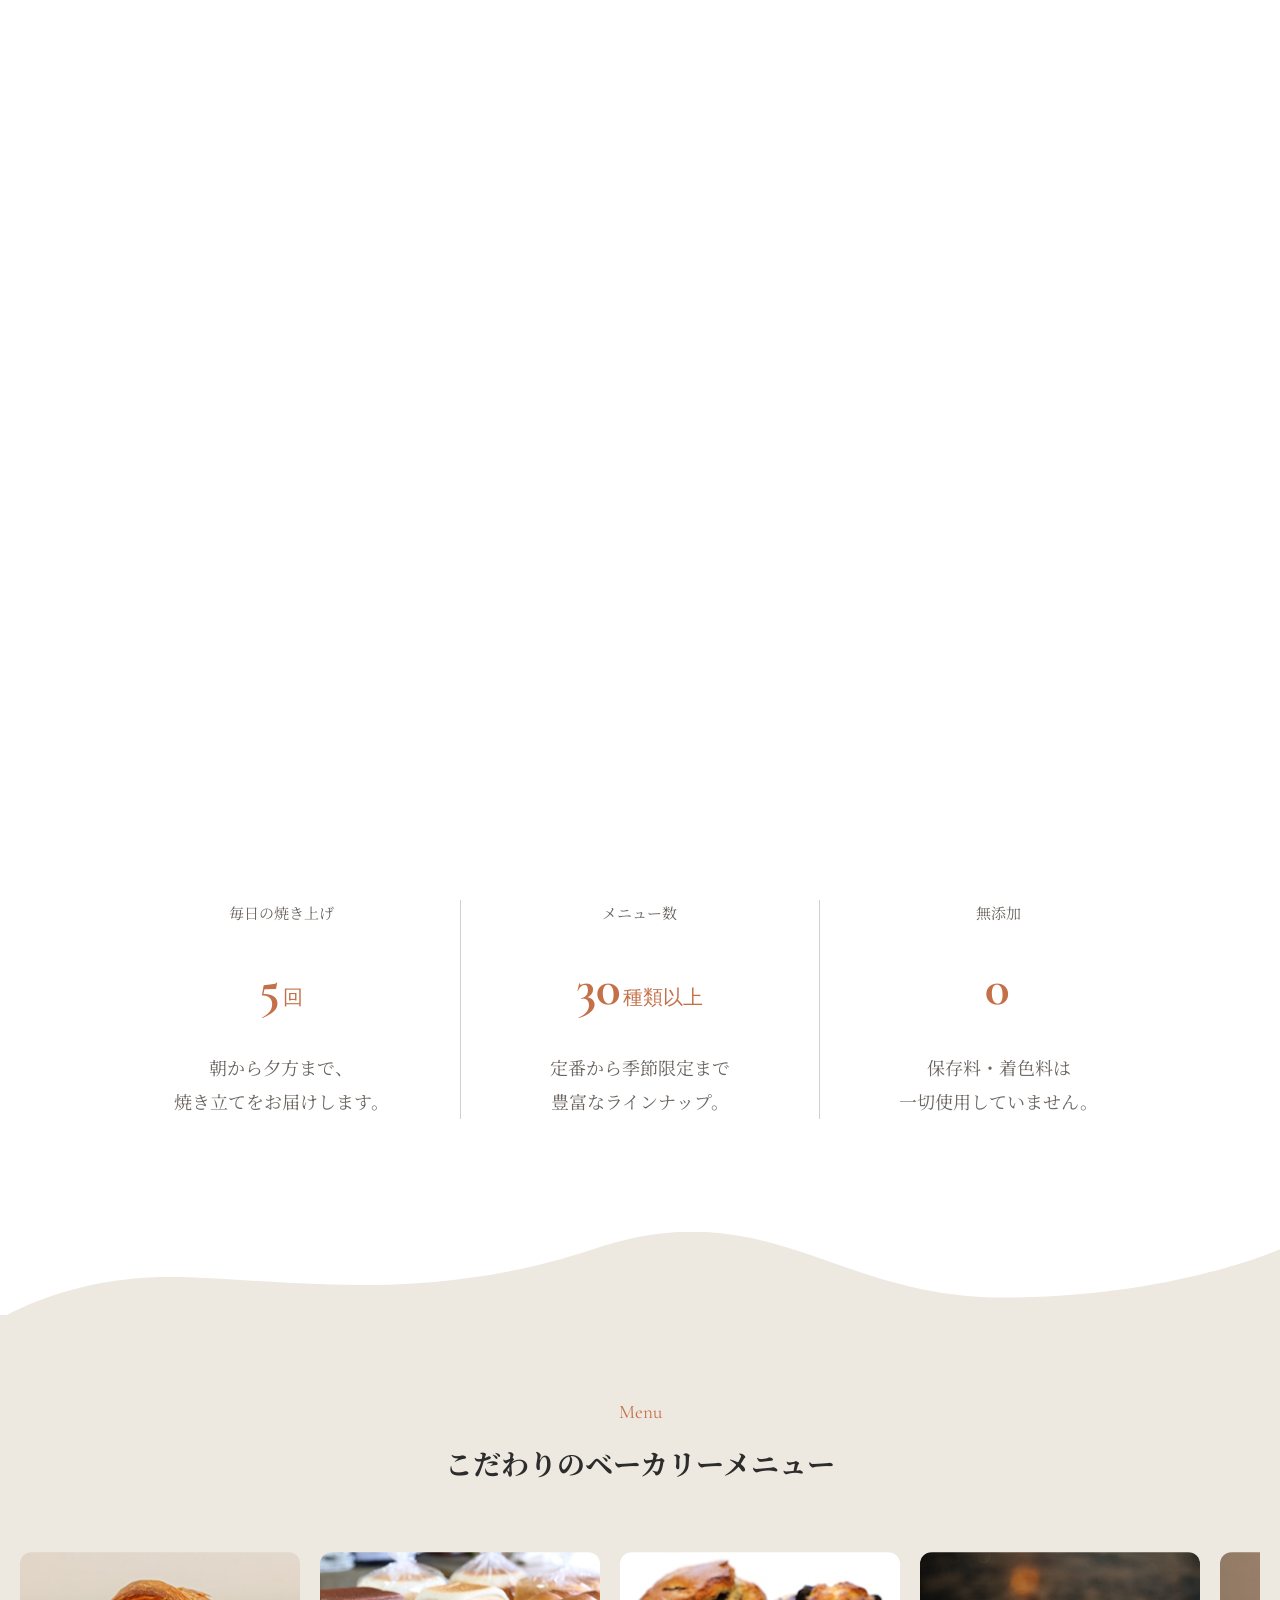
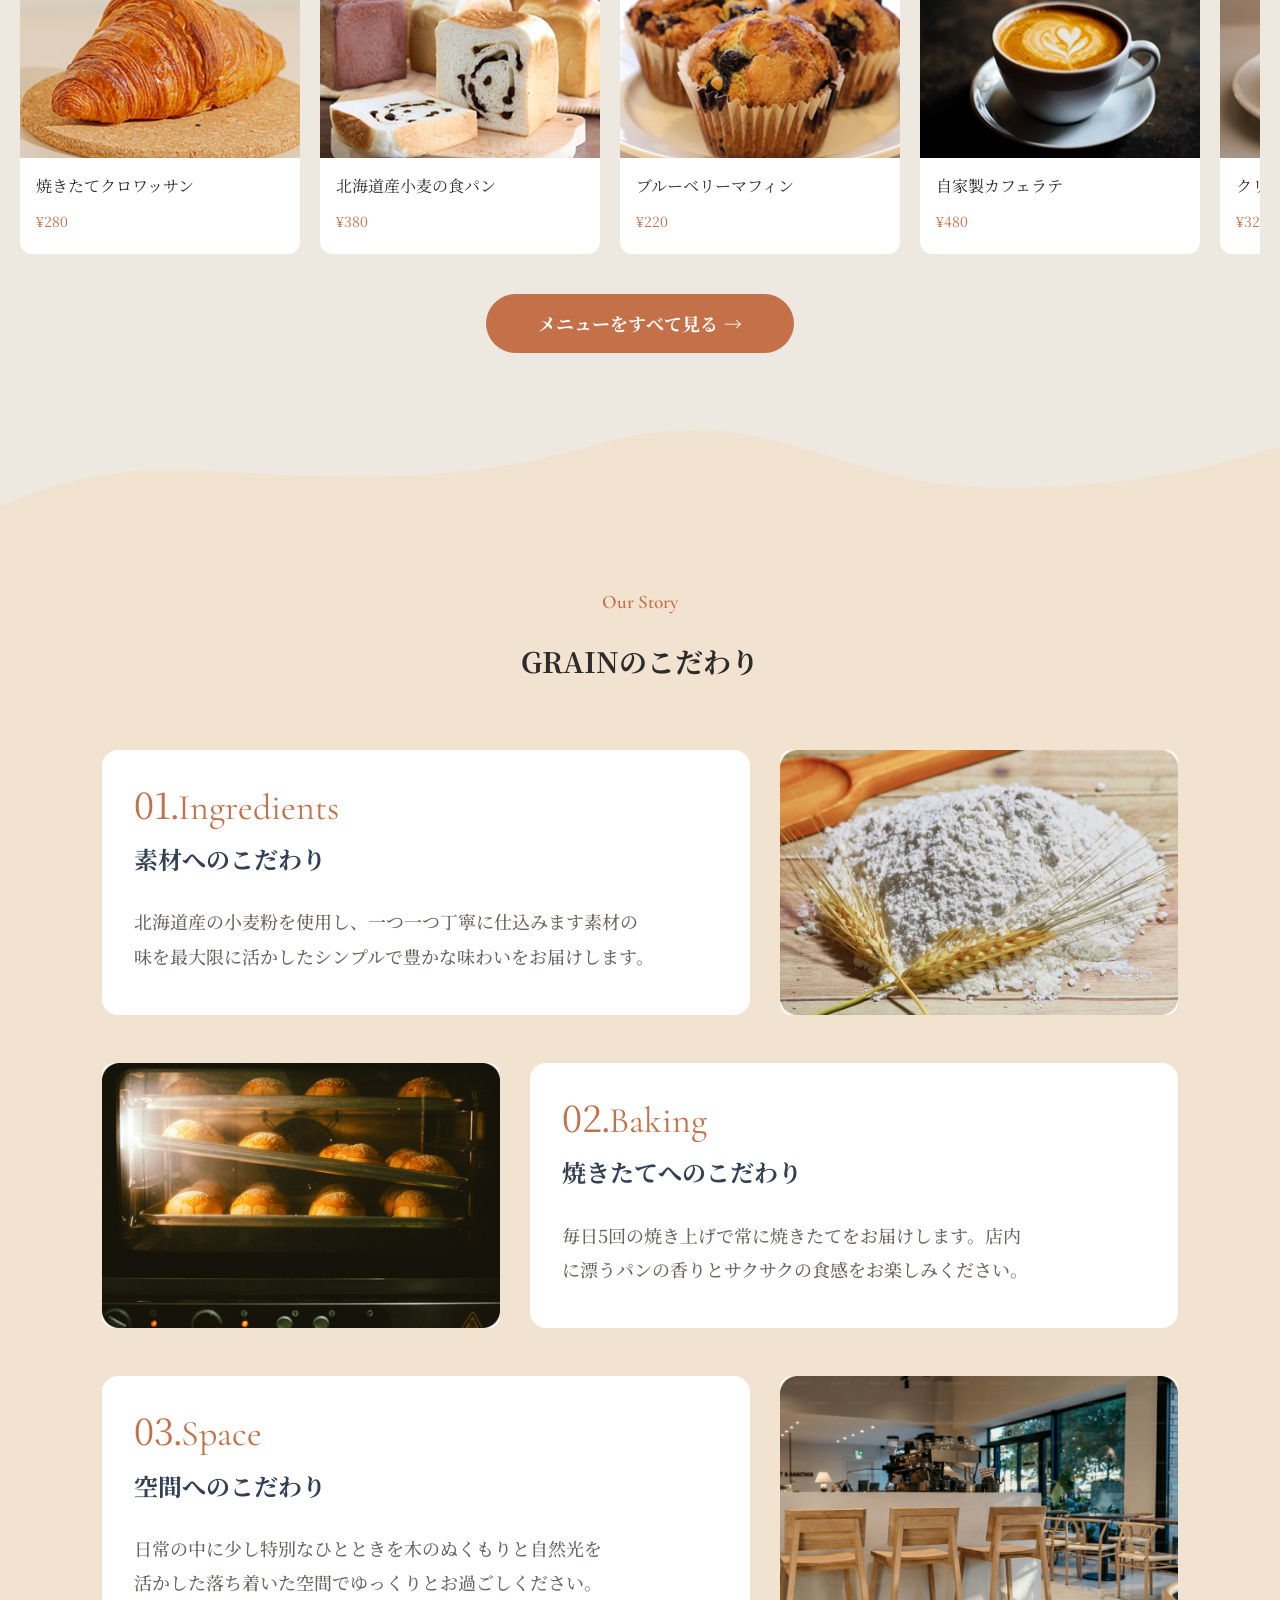
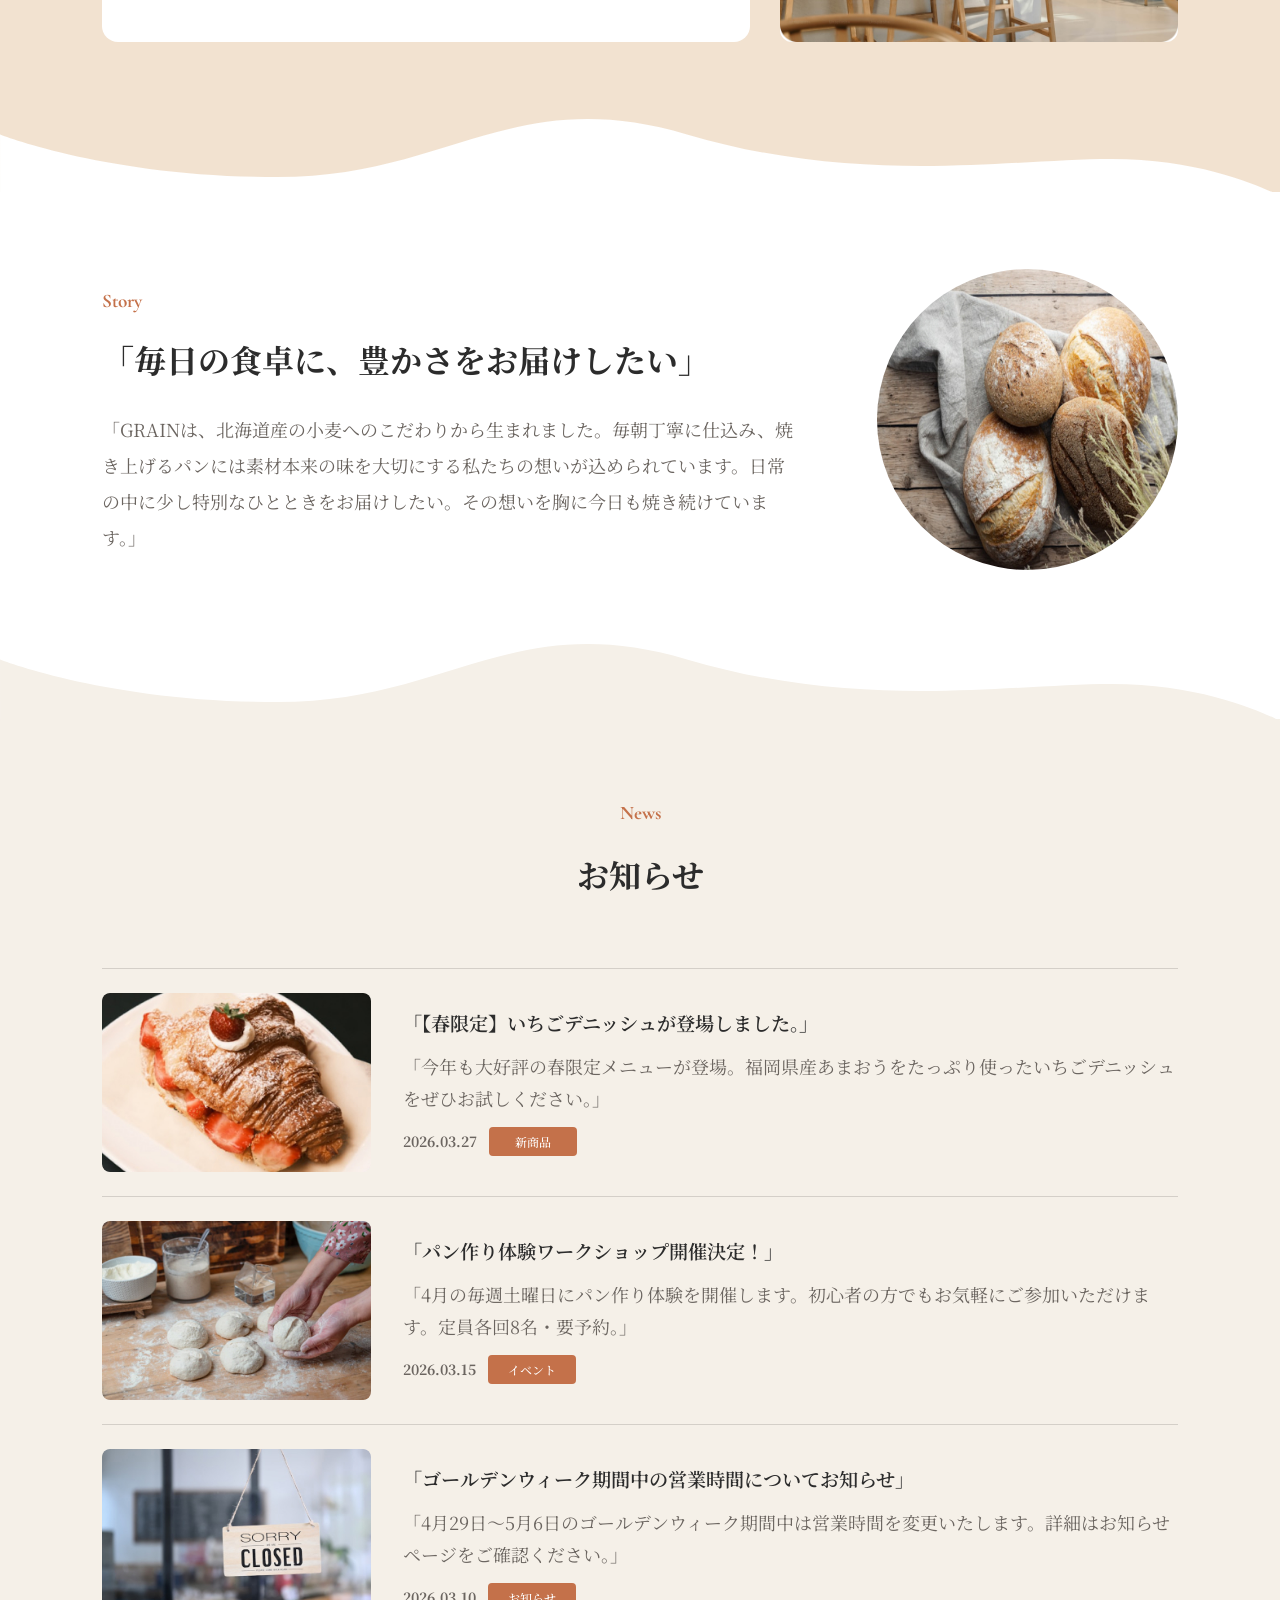
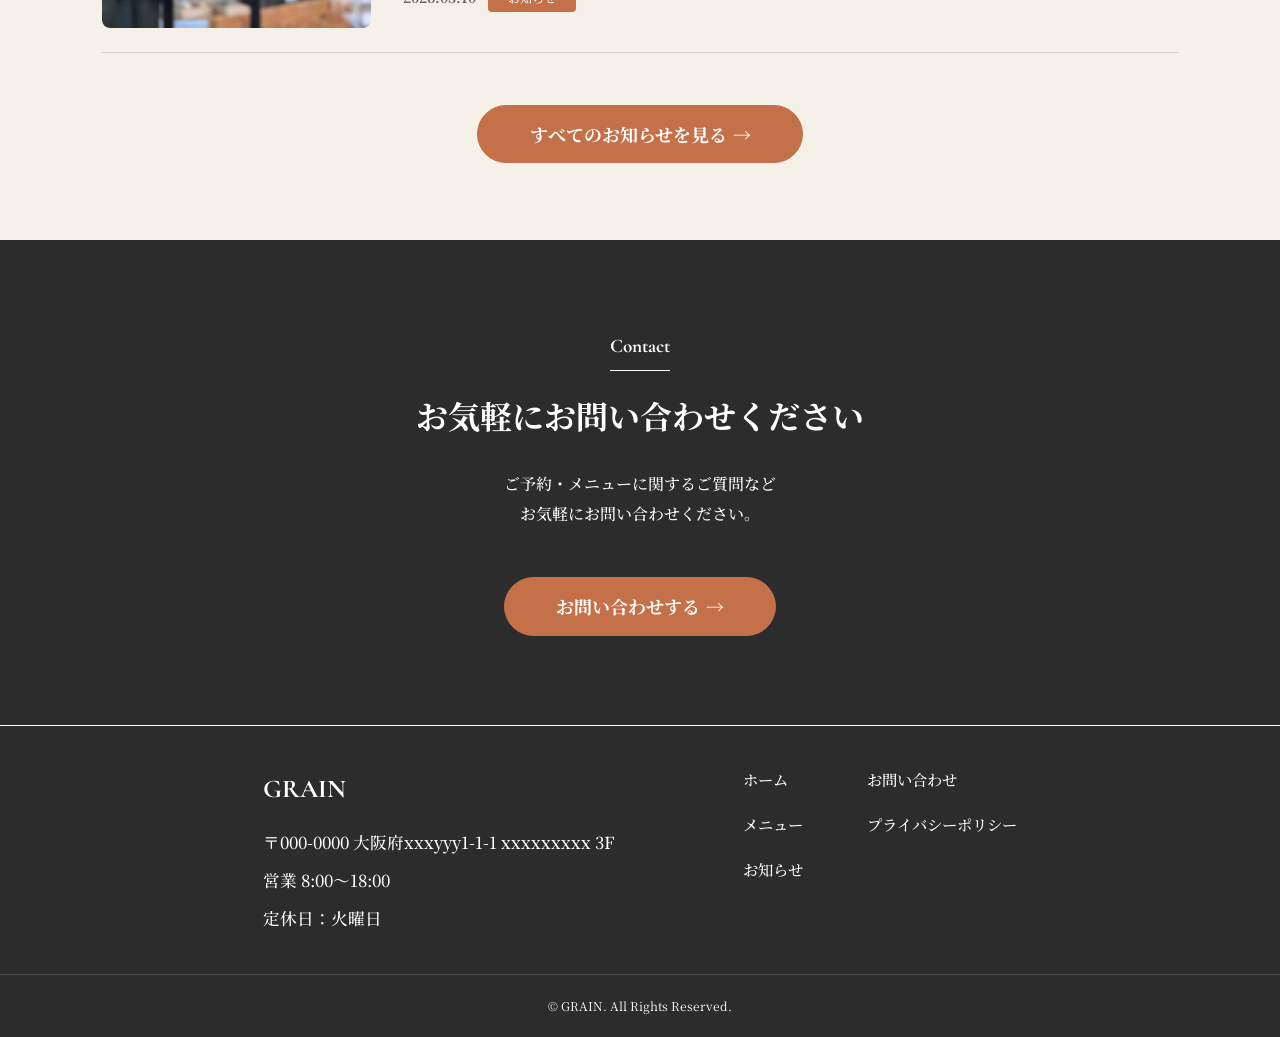
==== commit 2ae5fc85: "ローディングアニメーションとページトップボタンを実装" ====
--- a/index.html
+++ b/index.html
@@ -12,6 +12,9 @@
     <title>GRAIN | 北海道産小麦のベーカリーカフェ</title>
   </head>
   <body>
+    <div class="loader">
+      <p class="loader__logo">GRAIN</p>
+    </div>
     <header class="header">
       <div class="header__inner">
         <h1 class="header__logo">GRAIN</h1>
@@ -437,6 +440,7 @@
     <script src="https://cdnjs.cloudflare.com/ajax/libs/gsap/3.12.5/gsap.min.js"></script>
     <script src="https://cdnjs.cloudflare.com/ajax/libs/gsap/3.12.5/ScrollTrigger.min.js"></script>
     <script src="animation.js" defer></script>
+    <button class="page-top" aria-label="ページトップへ戻る"></button>
     <script src="script.js" defer></script>
   </body>
 </html>
--- a/css/style.css
+++ b/css/style.css
@@ -1,3 +1,4 @@
+@charset "UTF-8";
 html {
   background-color: #2C2C2C;
   overflow-x: hidden;
@@ -1447,7 +1448,14 @@
 }
 .menu-catalog__top {
   background-color: #F5F0E8;
-  padding: clamp(24px, 3vw, 40px) 0 clamp(32px, 4vw, 48px);
+  padding: clamp(40px, 5vw, 64px) 0;
+  display: -webkit-box;
+  display: -ms-flexbox;
+  display: flex;
+  -webkit-box-align: center;
+      -ms-flex-align: center;
+          align-items: center;
+  min-height: clamp(140px, 18vw, 200px);
 }
 .menu-catalog__wave {
   width: 100%;
@@ -1462,8 +1470,8 @@
 }
 @media (max-width: 767px) {
   .menu-catalog__wave img {
-    -webkit-transform: scaleY(1.8);
-            transform: scaleY(1.8);
+    -webkit-transform: scaleY(1.2);
+            transform: scaleY(1.2);
     -webkit-transform-origin: bottom;
             transform-origin: bottom;
   }
@@ -1522,15 +1530,27 @@
   display: flex;
   -ms-flex-wrap: wrap;
       flex-wrap: wrap;
-  gap: 12px;
-  margin-bottom: clamp(32px, 5vw, 56px);
+  -webkit-box-align: center;
+      -ms-flex-align: center;
+          align-items: center;
+  -webkit-box-pack: center;
+      -ms-flex-pack: center;
+          justify-content: center;
+  gap: 0;
+  width: -webkit-fit-content;
+  width: -moz-fit-content;
+  width: fit-content;
+  margin: 0 auto;
 }
 @media (max-width: 767px) {
   .menu-catalog__tabs {
     -ms-flex-wrap: nowrap;
         flex-wrap: nowrap;
     overflow-x: auto;
-    gap: 8px;
+    width: 100%;
+    -webkit-box-pack: start;
+        -ms-flex-pack: start;
+            justify-content: flex-start;
     padding-bottom: 4px;
     scrollbar-width: none;
   }
@@ -1539,42 +1559,68 @@
   }
 }
 .menu-catalog__tab {
-  min-width: 120px;
-  height: 52px;
-  padding: 0 clamp(16px, 2vw, 24px);
+  position: relative;
+  display: -webkit-inline-box;
+  display: -ms-inline-flexbox;
+  display: inline-flex;
+  -webkit-box-align: center;
+      -ms-flex-align: center;
+          align-items: center;
+  gap: 6px;
+  height: auto;
+  min-width: unset;
+  padding: 4px clamp(12px, 2vw, 20px);
   font-family: "Noto Serif JP", serif;
-  font-size: clamp(13px, 1.2vw, 15px);
+  font-size: clamp(16px, 1.8vw, 22px);
   font-weight: 500;
-  border-radius: 10px;
-  border: 1.5px solid #D4CFC8;
-  background-color: #ffffff;
+  border: none;
+  background: none;
   color: #2C2C2C;
   cursor: pointer;
-  -webkit-transition: background-color 0.2s ease, color 0.2s ease, border-color 0.2s ease;
-  transition: background-color 0.2s ease, color 0.2s ease, border-color 0.2s ease;
+  -webkit-transition: color 0.2s ease;
+  transition: color 0.2s ease;
+  white-space: nowrap;
+}
+.menu-catalog__tab::before {
+  content: "●";
+  font-size: 6px;
+  color: #C4714A;
+  opacity: 0;
+  -webkit-transition: opacity 0.2s ease;
+  transition: opacity 0.2s ease;
+  -ms-flex-negative: 0;
+      flex-shrink: 0;
+}
+.menu-catalog__tab + .menu-catalog__tab::after {
+  content: "／";
+  position: absolute;
+  left: 0;
+  top: 50%;
+  -webkit-transform: translateY(-50%);
+          transform: translateY(-50%);
+  color: #D4CFC8;
+  font-size: 14px;
+  pointer-events: none;
 }
 .menu-catalog__tab:hover {
-  background-color: #F5F0E8;
-  border-color: #C4714A;
+  color: #C4714A;
 }
 .menu-catalog__tab--active {
-  background-color: #C4714A;
-  border-color: #C4714A;
-  color: #ffffff;
+  color: #C4714A;
+  font-weight: 700;
+}
+.menu-catalog__tab--active::before {
+  opacity: 1;
 }
 .menu-catalog__tab--active:hover {
-  background-color: #a8552f;
-  border-color: #a8552f;
+  color: #C4714A;
 }
 @media (max-width: 767px) {
   .menu-catalog__tab {
     -ms-flex-negative: 0;
         flex-shrink: 0;
-    min-width: 80px;
-    height: 40px;
-    padding: 0 16px;
-    font-size: 13px;
-    white-space: nowrap;
+    padding: 4px clamp(8px, 3vw, 14px);
+    font-size: 16px;
   }
 }
 .menu-catalog__grid {
@@ -1680,6 +1726,7 @@
           box-shadow: 0 8px 24px rgba(96, 90, 85, 0.2);
 }
 .menu-card__img {
+  position: relative;
   width: 100%;
   aspect-ratio: 4/3;
   overflow: hidden;
@@ -1694,6 +1741,22 @@
   transition: -webkit-transform 0.4s ease;
   transition: transform 0.4s ease;
   transition: transform 0.4s ease, -webkit-transform 0.4s ease;
+}
+.menu-card__img::after {
+  content: "";
+  position: absolute;
+  inset: 0;
+  background-color: rgba(0, 0, 0, 0.35);
+  background-image: url("data:image/svg+xml,%3Csvg xmlns='http://www.w3.org/2000/svg' viewBox='0 0 24 24' fill='none' stroke='white' stroke-width='2' stroke-linecap='round' stroke-linejoin='round'%3E%3Ccircle cx='11' cy='11' r='8'/%3E%3Cline x1='21' y1='21' x2='16.65' y2='16.65'/%3E%3C/svg%3E");
+  background-repeat: no-repeat;
+  background-position: center;
+  background-size: 48px 48px;
+  opacity: 0;
+  -webkit-transition: opacity 0.3s ease;
+  transition: opacity 0.3s ease;
+}
+.menu-card:hover .menu-card__img::after {
+  opacity: 1;
 }
 .menu-card:hover .menu-card__img img {
   -webkit-transform: scale(1.05);
@@ -1746,6 +1809,123 @@
   margin-top: 4px;
 }
 
+.menu-modal-overlay {
+  position: fixed;
+  inset: 0;
+  background-color: rgba(0, 0, 0, 0.5);
+  z-index: 200;
+  opacity: 0;
+  pointer-events: none;
+  -webkit-transition: opacity 0.3s ease;
+  transition: opacity 0.3s ease;
+}
+.menu-modal-overlay.is-active {
+  opacity: 1;
+  pointer-events: auto;
+}
+
+.menu-modal {
+  position: fixed;
+  top: 0;
+  right: 0;
+  width: min(480px, 100vw);
+  height: 100%;
+  background-color: #ffffff;
+  z-index: 201;
+  -webkit-transform: translateX(100%);
+          transform: translateX(100%);
+  overflow-y: auto;
+  display: -webkit-box;
+  display: -ms-flexbox;
+  display: flex;
+  -webkit-box-orient: vertical;
+  -webkit-box-direction: normal;
+      -ms-flex-direction: column;
+          flex-direction: column;
+}
+.menu-modal__close {
+  position: absolute;
+  top: 16px;
+  right: 16px;
+  width: 40px;
+  height: 40px;
+  display: -webkit-box;
+  display: -ms-flexbox;
+  display: flex;
+  -webkit-box-align: center;
+      -ms-flex-align: center;
+          align-items: center;
+  -webkit-box-pack: center;
+      -ms-flex-pack: center;
+          justify-content: center;
+  font-size: 22px;
+  color: #ffffff;
+  background-color: rgba(0, 0, 0, 0.6);
+  border: none;
+  border-radius: 50%;
+  cursor: pointer;
+  line-height: 1;
+  -webkit-transition: background-color 0.2s;
+  transition: background-color 0.2s;
+  z-index: 1;
+}
+.menu-modal__close:hover {
+  background-color: rgba(0, 0, 0, 0.85);
+}
+.menu-modal__img {
+  width: 100%;
+  aspect-ratio: 4/3;
+  overflow: hidden;
+  -ms-flex-negative: 0;
+      flex-shrink: 0;
+}
+.menu-modal__img img {
+  width: 100%;
+  height: 100%;
+  -o-object-fit: cover;
+     object-fit: cover;
+  display: block;
+}
+.menu-modal__body {
+  padding: clamp(24px, 4vw, 40px) clamp(24px, 4vw, 40px) clamp(40px, 5vw, 56px);
+  display: -webkit-box;
+  display: -ms-flexbox;
+  display: flex;
+  -webkit-box-orient: vertical;
+  -webkit-box-direction: normal;
+      -ms-flex-direction: column;
+          flex-direction: column;
+  gap: 12px;
+}
+.menu-modal__category {
+  display: inline-block;
+  font-size: 11px;
+  font-weight: 500;
+  background-color: #F5F0E8;
+  color: #6B6560;
+  padding: 3px 10px;
+  border-radius: 4px;
+  -ms-flex-item-align: start;
+      align-self: flex-start;
+}
+.menu-modal__name {
+  font-size: clamp(20px, 2.5vw, 28px);
+  font-weight: 700;
+  color: #2C2C2C;
+  line-height: 1.5;
+}
+.menu-modal__desc {
+  font-size: clamp(14px, 1.3vw, 16px);
+  color: #2C2C2C;
+  line-height: 1.9;
+}
+.menu-modal__price {
+  font-size: clamp(18px, 2vw, 24px);
+  font-weight: 700;
+  color: #C4714A;
+  margin-top: 8px;
+}
+
 .news-fv {
   position: relative;
   background-color: #F5F0E8;
@@ -2539,6 +2719,10 @@
   color: #2C2C2C;
   line-height: 1.8;
   letter-spacing: 0.02em;
+}
+.contact-fv__title--lg {
+  font-size: clamp(64px, 10vw, 120px);
+  line-height: 1.2;
 }
 .contact-fv__wave {
   width: 100%;
@@ -2895,6 +3079,7 @@
   font-size: clamp(16px, 2vw, 20px);
   font-weight: 600;
   padding: 0;
+  margin-top: clamp(24px, 3vw, 48px);
 }
 
 .contact-breadcrumb {
@@ -2941,4 +3126,77 @@
 }
 .contact-breadcrumb__link:hover {
   color: #C4714A;
+}
+
+.loader {
+  position: fixed;
+  inset: 0;
+  z-index: 9999;
+  background-color: #ffffff;
+  display: -webkit-box;
+  display: -ms-flexbox;
+  display: flex;
+  -webkit-box-align: center;
+      -ms-flex-align: center;
+          align-items: center;
+  -webkit-box-pack: center;
+      -ms-flex-pack: center;
+          justify-content: center;
+}
+.loader__logo {
+  font-family: "Cormorant Garamond", serif;
+  font-size: clamp(32px, 5vw, 60px);
+  font-weight: 700;
+  letter-spacing: 0.2em;
+  color: #2C2C2C;
+  opacity: 0;
+}
+
+.page-top {
+  position: fixed;
+  bottom: clamp(24px, 4vw, 40px);
+  right: clamp(16px, 3vw, 32px);
+  z-index: 100;
+  width: 48px;
+  height: 48px;
+  background-color: #C4714A;
+  border: none;
+  border-radius: 50%;
+  cursor: pointer;
+  display: -webkit-box;
+  display: -ms-flexbox;
+  display: flex;
+  -webkit-box-align: center;
+      -ms-flex-align: center;
+          align-items: center;
+  -webkit-box-pack: center;
+      -ms-flex-pack: center;
+          justify-content: center;
+  opacity: 0;
+  pointer-events: none;
+  -webkit-transition: background-color 0.2s ease, -webkit-transform 0.2s ease;
+  transition: background-color 0.2s ease, -webkit-transform 0.2s ease;
+  transition: background-color 0.2s ease, transform 0.2s ease;
+  transition: background-color 0.2s ease, transform 0.2s ease, -webkit-transform 0.2s ease;
+  -webkit-box-shadow: 0 4px 16px rgba(96, 90, 85, 0.2);
+          box-shadow: 0 4px 16px rgba(96, 90, 85, 0.2);
+}
+.page-top::before {
+  content: "";
+  display: block;
+  width: 10px;
+  height: 10px;
+  border-top: 2px solid #ffffff;
+  border-right: 2px solid #ffffff;
+  -webkit-transform: rotate(-45deg) translate(-1px, 2px);
+          transform: rotate(-45deg) translate(-1px, 2px);
+}
+.page-top:hover {
+  background-color: #a8552f;
+  -webkit-transform: translateY(-3px);
+          transform: translateY(-3px);
+}
+.page-top.is-visible {
+  opacity: 1;
+  pointer-events: auto;
 }
